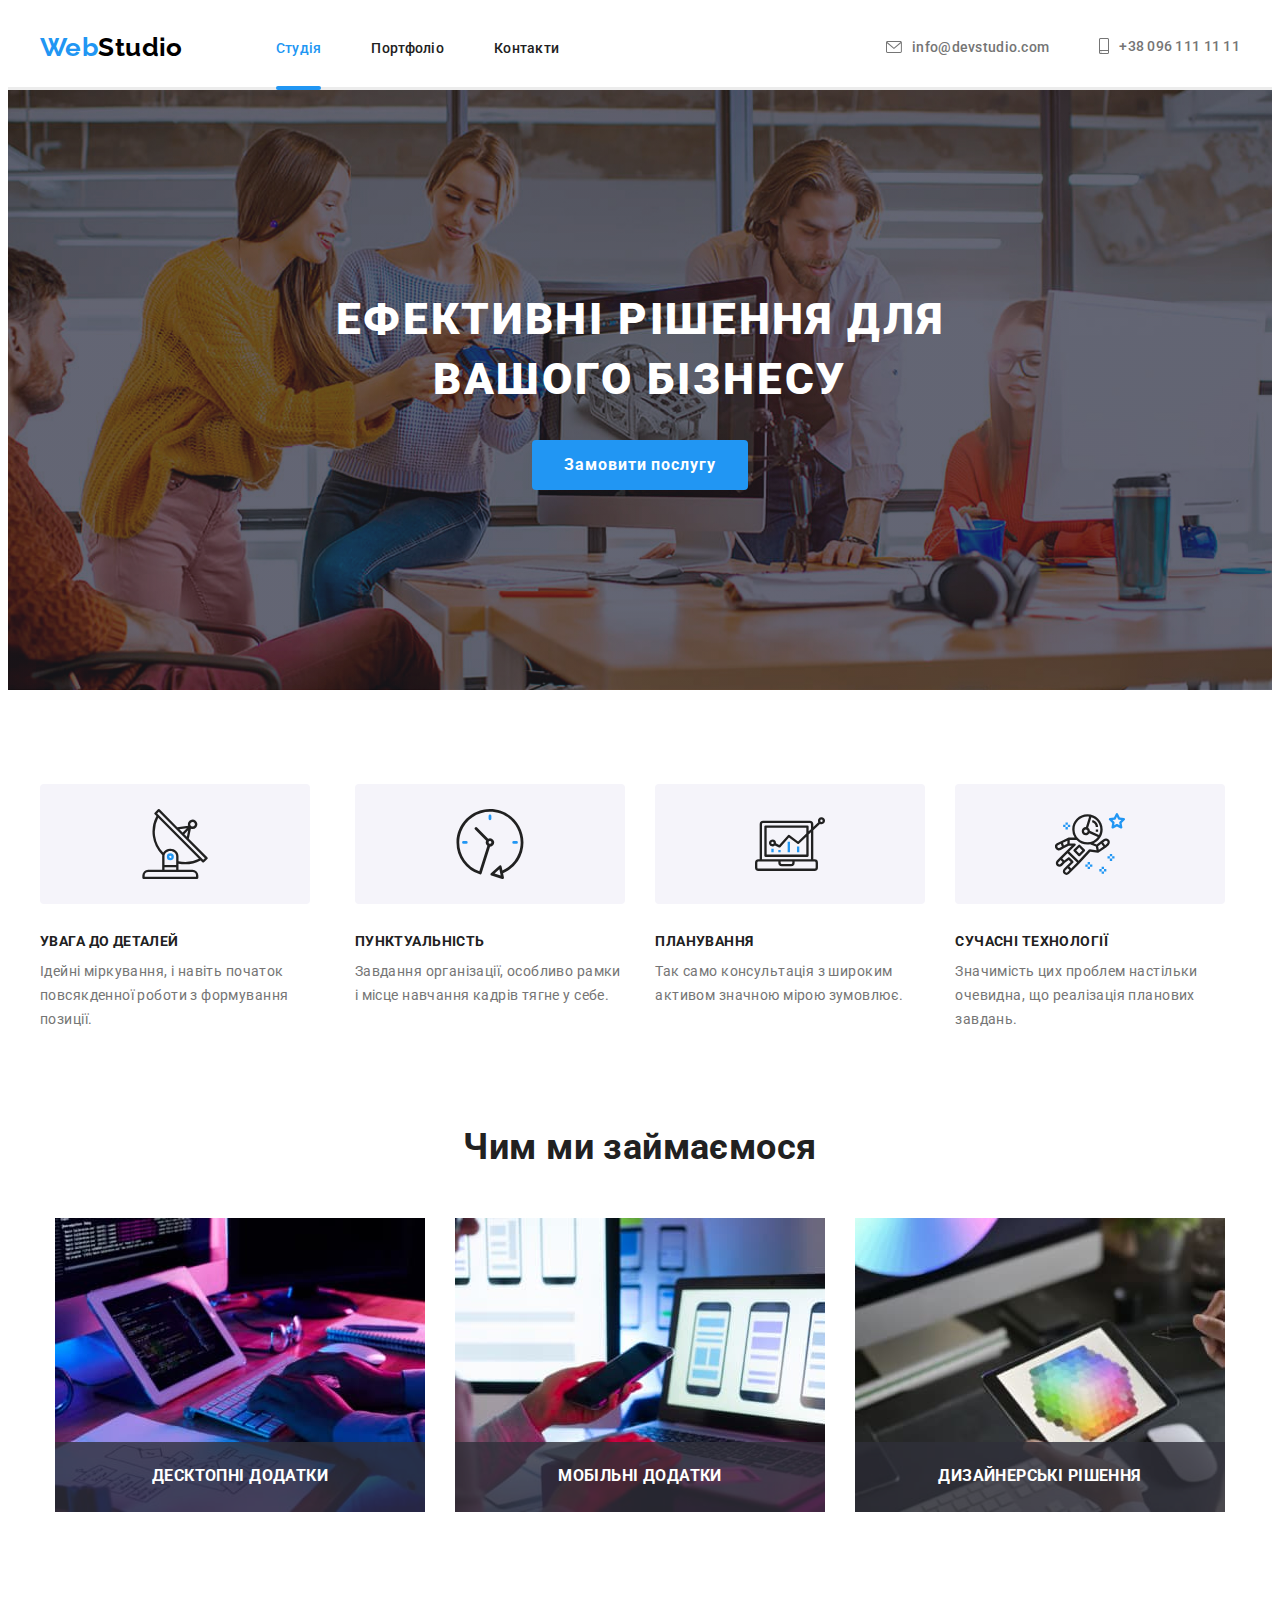
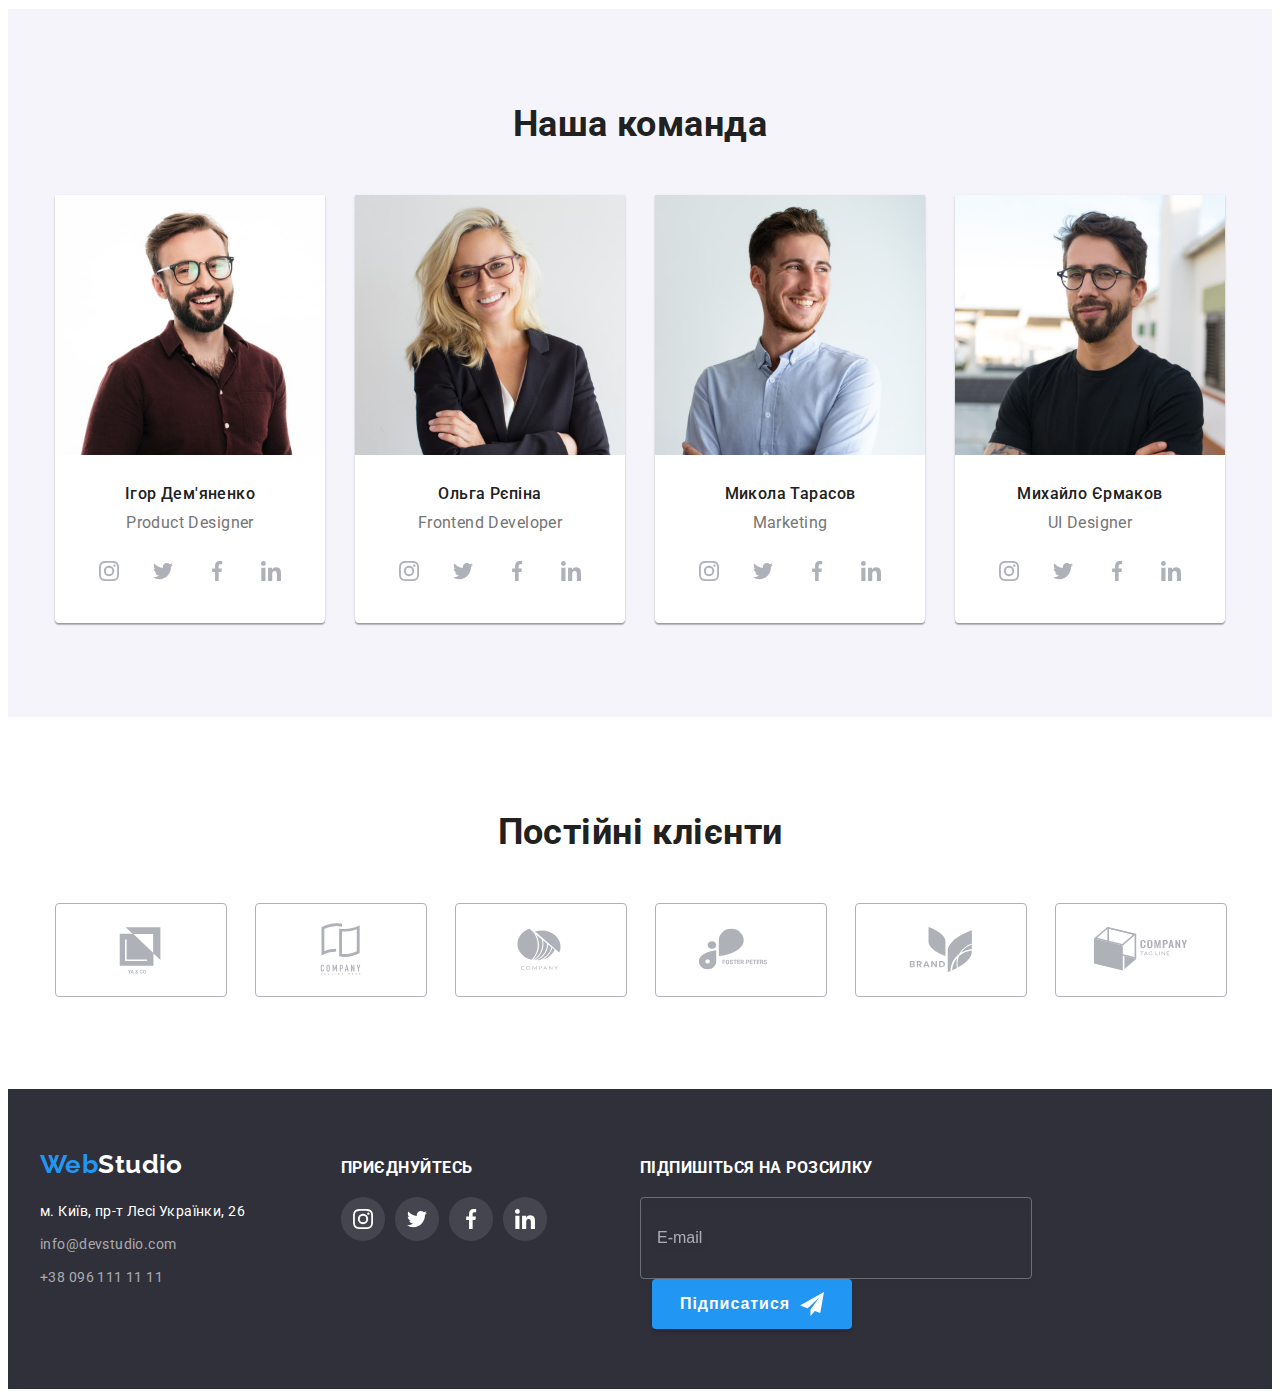
==== index.html @ f11e5f9c "123" ====
<!DOCTYPE html>
<html lang="uk">
<head>
    <meta name="viewport" content="width=device-width, initial-scale=1.0" />
    <title>WebStudio</title>
    <meta charset="UTF-8">
    <meta http-equiv="X-UA-Compatible" content="IE=edge">
    <meta name="viewport" content="width=device-width, initial-scale=1.0">
    <link rel="apple-touch-icon" sizes="180x180" href="./favicon/apple-touch-icon.png">
    <link rel="icon" type="image/png" sizes="32x32" href="./favicon/favicon-32x32.png">
    <link rel="icon" type="image/png" sizes="16x16" href="./favicon/favicon-16x16.png">
    <link rel="manifest" href="/site.webmanifest">
    <link rel="mask-icon" href="/safari-pinned-tab.svg" color="#5bbad5">
    <meta name="msapplication-TileColor" content="#9f00a7">
    <meta name="theme-color" content="#ffffff">
    <link href="https://fonts.googleapis.com/css2?family=Raleway:wght@700&family=Roboto:wght@400;500;700;900&display=swap"
        rel="stylesheet">
    <link rel="stylesheet" href="https://cdnjs.cloudflare.com/ajax/libs/modern-normalize/1.1.0/modern-normalize.min.css"
        integrity="sha512-wpPYUAdjBVSE4KJnH1VR1HeZfpl1ub8YT/NKx4PuQ5NmX2tKuGu6U/JRp5y+Y8XG2tV+wKQpNHVUX03MfMFn9Q=="
        crossorigin="anonymous" referrerpolicy="no-referrer">
    <link rel="stylesheet" href="./css/modern-normalize.css">
    <link rel="stylesheet" href="./css/main.min.css">
</head>
<body>
    <header class="header">
        <div class="container">
            <div class="header__container">
                <nav class="nav">
                    <a class="nav__logo" href="./index.html">Web<span class="nav__logo-studio">Studio</span></a>
                    <button class="nav__phone-button button js-open-menu"><svg class="nav__phone-icon"><use href="./images/menu_icon.svg"></use></svg></button>
                    <ul class="ul nav__menu-studio">
                        <li class="nav__block"><a class="nav__current-page nav__link" href="./index.html">Студія</a></li>
                        <li><a class="nav__link" href="./portfolio.html">Портфоліо</a></li>
                        <li><a class="nav__link" href="#">Контакти</a></li>
                    </ul>                
                </nav>
                <ul class="ul header-contact">
                    <li>
                        <a class="header-contact__link nav__link" href="mailto:info@devstudio.com">
                            <svg class="header-contact__icon-envelope">
                            <use href="./images/icons.svg#icon-envelope"></use>
                            </svg>info@devstudio.com</a>
                    </li>
                    <li>
                        <a class="header-contact__link nav__link" href="tel:+380961111111">
                            <svg class="header-contact__icon-smartphone">
                            <use href="./images/icons.svg#icon-smartphone"></use>
                            </svg>+38 096 111 11 11</a>
                    </li>
                </ul>   
            </div>
        </div>
    </header>
    <main>
        <section class="section hero">
            <div class="container">
                <h1 class="hero__tittle">Ефективні рішення для вашого бізнесу</h1>
                <button data-modal-open type="button" class="button hero__button">Замовити послугу</button>
            </div>
        </section>
        <section class="section description">
            <div class="container">
                <!--скритий заголовок-->
                <h2 class="visually-hidden">Перелік переваг</h2>
                <ul class="ul description__list">
                    <li class="description__block">
                        <div class="description__image"><svg class="description__icon"><use href="./images/icons.svg#icon-antenna"></use></svg></div>
                        <h3 class="description__title">УВАГА ДО ДЕТАЛЕЙ</h3>
                        <p class="description__text">Ідейні міркування, і навіть початок повсякденної роботи з формування позиції.</p>
                    </li>
                    <li class="description__block">
                        <div class="description__image"><svg class="description__icon"><use href="./images/icons.svg#icon-clock"></use></svg></div>
                        <h3 class="description__title">ПУНКТУАЛЬНІСТЬ</h3>
                        <p class="description__text">Завдання організації, особливо рамки і місце навчання кадрів тягне у себе.</p>
                    </li>
                    <li class="description__block">
                        <div class="description__image"><svg class="description__icon"><use href="./images/icons.svg#icon-diagram"></use></svg></div>
                        <h3 class="description__title">ПЛАНУВАННЯ</h3>
                        <p class="description__text">Так само консультація з широким активом значною мірою зумовлює.</p>
                    </li>
                    <li class="description__block">
                        <div class="description__image"><svg class="description__icon"><use href="./images/icons.svg#icon-astronaut"></use></svg></div>
                        <h3 class="description__title">СУЧАСНІ ТЕХНОЛОГІЇ</h3>
                        <p class="description__text">Значимість цих проблем настільки очевидна, що реалізація планових завдань.</p>
                    </li>
                </ul>
            </div>
        </section>
        <section class="section info">
            <div class="container">
                <h2 class="tittle info__tittle">Чим ми займаємося</h2>
                <ul class="ul info__list">
                    <li class="info__block">
                        <div class="info__box">
                            <h3 class="info__text">Десктопні додатки</h3>
                        </div>
                        <img width="370" src="./images/comp.jpg" alt="комп'ютер">
                    </li>
                    <li class="info__block">
                        <div class="info__box">
                        <h3 class="info__text">Мобільні додатки</h3>
                        </div>  
                        <img width="370" src="./images/phone.jpg" alt="телефон">
                    </li>
                    <li class="info__block">
                        <div class="info__box">
                            <h3 class="info__text">Дизайнерські рішення</h3>
                        </div>
                        <img width="370" src="./images/tablet.jpg" alt="планшет">
                    </li>
                </ul>
            </div>
        </section>
        <section class="section team">
            <div class="container">
                <h2 class="tittle team__tittle" >Наша команда</h2>
                <ul class="ul team__list">
                    <li class="team__block">
                        <img class="team__image" width="270" src="./images/igor.jpg" alt="Ігор Дем'яненко">
                        <h3 class="team__name">Ігор Дем'яненко</h3>
                        <p class="team__position" lang="en">Product Designer</p>
                        <ul class="ul contact">
                            <li class="contact__block"><a class="contact__link" href="https://www.instagram.com/">
                                <svg class="contact__icon">
                                    <use href="./images/icons.svg#icon-instagram"></use>
                                </svg></a></li>
                            <li class="contact__block"><a class="contact__link" href="https://twitter.com/">
                                <svg class="contact__icon">
                                    <use href="./images/icons.svg#icon-twitter"></use>
                                </svg></a></li>
                            <li class="contact__block"><a class="contact__link" href="https://www.facebook.com/">
                                <svg class="contact__icon">
                                    <use href="./images/icons.svg#icon-facebook"></use>
                                </svg></a></li>
                            <li class="contact__block"><a class="contact__link" href="https://www.linkedin.com/">
                                <svg class="contact__icon">
                                    <use href="./images/icons.svg#icon-linkedin"></use>
                                </svg></a></li>
                        </ul>
                    </li>
                    <li class="team__block">
                        <img class="team__image" width="270" src="./images/olga.jpg" alt="Ольга Рєпіна">
                        <h3 class="team__name">Ольга Рєпіна</h3>
                        <p class="team__position" lang="en">Frontend Developer</p>
                        <ul class="ul contact">
                            <li class="contact__block"><a class="contact__link" href="https://www.instagram.com/">
                                <svg class="contact__icon">
                                        <use href="./images/icons.svg#icon-instagram"></use>
                                    </svg></a></li>
                            <li class="contact__block"><a class="contact__link" href="https://twitter.com/">
                                <svg class="contact__icon">
                                        <use href="./images/icons.svg#icon-twitter"></use>
                                    </svg></a></li>
                            <li class="contact__block"><a class="contact__link" href="https://www.facebook.com/">
                                <svg class="contact__icon">
                                        <use href="./images/icons.svg#icon-facebook"></use>
                                    </svg></a></li>
                            <li class="contact__block"><a class="contact__link" href="https://www.linkedin.com/">
                                <svg class="contact__icon">
                                        <use href="./images/icons.svg#icon-linkedin"></use>
                                    </svg></a></li>
                        </ul>
                    </li>
                    <li class="team__block">
                        <img class="team__image" width="270" src="./images/mikola.jpg" alt="Микола Тарасов">
                        <h3 class="team__name">Микола Тарасов</h3>
                        <p class="team__position" lang="en">Marketing</p>
                        <ul class="ul contact">
                            <li class="contact__block"><a class="contact__link" href="https://www.instagram.com/" target="_blank">
                                <svg class="contact__icon">
                                        <use href="./images/icons.svg#icon-instagram"></use></svg></a>
                            </li>
                            <li class="contact__block"><a class="contact__link" href="https://twitter.com/" target="_blank">
                                <svg class="contact__icon">
                                        <use href="./images/icons.svg#icon-twitter"></use></svg></a>
                            </li>
                            <li class="contact__block"><a class="contact__link" href="https://www.facebook.com/" target="_blank">
                                <svg class="contact__icon">
                                        <use href="./images/icons.svg#icon-facebook"></use></svg></a>
                            </li>
                            <li class="contact__block"><a class="contact__link" href="https://www.linkedin.com/" target="_blank">
                                <svg class="contact__icon">
                                        <use href="./images/icons.svg#icon-linkedin"></use></svg></a>
                            </li>
                        </ul>
                    </li>
                    <li class="team__block">
                        <img class="team__image" width="270" src="./images/michael.jpg" alt="Михайло Єрмаков">
                        <h3 class="team__name">Михайло Єрмаков</h3>
                        <p class="team__position" lang="en">UI Designer</p>
                        <ul class="ul contact">
                            <li class="contact__block"><a class="contact__link" href="https://www.instagram.com/" target="_blank">
                                <svg class="contact__icon">
                                        <use href="./images/icons.svg#icon-instagram"></use></svg></a>
                            </li>
                            <li class="contact__block"><a class="contact__link" href="https://twitter.com/" target="_blank">
                                <svg class="contact__icon">
                                        <use href="./images/icons.svg#icon-twitter"></use></svg></a>
                            </li>
                            <li class="contact__block"><a class="contact__link" href="https://www.facebook.com/" target="_blank">
                                <svg class="contact__icon">
                                        <use href="./images/icons.svg#icon-facebook"></use></svg></a>
                            </li>
                            <li class="contact__block"><a class="contact__link" href="https://www.linkedin.com/" target="_blank">
                                <svg class="contact__icon">
                                        <use href="./images/icons.svg#icon-linkedin"></use></svg></a>
                            </li>
                        </ul>
                    </li>
                </ul>
            </div>
        </section>
        <section class="section client">
            <div class="container">
                <h2 class="tittle client__tittle">Постійні клієнти</h2>
                <ul class="ul client__list">
                    <li class="client__block"><a class="client__link" href="#">
                        <svg class="client__logo">
                                <use href="./images/icons.svg#icon-client-1"></use>
                            </svg></a></li>
                    <li class="client__block"><a class="client__link" href="#">
                        <svg class="client__logo">
                                <use href="./images/icons.svg#icon-client-2"></use>
                            </svg></a></li>
                    <li class="client__block"><a class="client__link" href="#">
                        <svg class="client__logo">
                                <use href="./images/icons.svg#icon-client-3"></use>
                            </svg></a></li>
                    <li class="client__block"><a class="client__link" href="#">
                        <svg class="client__logo">
                                <use href="./images/icons.svg#icon-client-4"></use>
                            </svg></a></li>
                    <li class="client__block"><a class="client__link" href="#">
                        <svg class="client__logo">
                                <use href="./images/icons.svg#icon-client-5"></use>
                            </svg></a></li>
                    <li class="client__block"><a class="client__link" href="#">
                        <svg class="client__logo">
                                <use href="./images/icons.svg#icon-client-6"></use>
                            </svg></a></li>
                </ul>
            </div>
        </section>
    </main>

    <!-- footer -->

    <footer class="footer">
        <div class="container footer__container">
            <div class="address-wrapper">
                <a class="footer__logo" href="./index.html">Web<span class="footer__studio-logo">Studio</span></a>
                <div class="footer__list-container">
                    <address class="address-info">м. Київ, пр-т Лесі Українки, 26</address>
                    <ul class="ul footer__contact-list">
                        <li><a class="footer__contact-link nav__link" href="mailto:info@devstudio.com">info@devstudio.com</a></li>
                        <li class="footer__tel"><a class="footer__contact-link nav__link" href="tel:+380961111111">+38 096 111 11 11</a></li>
                    </ul>
                </div>
            </div>
            <div class="join-wrapper">
                <h3 class="join__tittle">приєднуйтесь</h3>
                <ul class="ul join__social-list">
                    <li class="join__social-container"><a class="join__link" href="">
                        <svg class="join__icon"><use href="./images/icons.svg#icon-instagram"></use></svg></a></li>
                    <li class="join__social-container"><a class="join__link" href="https://twitter.com/" target="_blank">
                        <svg class="join__icon"><use href="./images/icons.svg#icon-twitter"></use></svg></a></li>
                    <li class="join__social-container"><a class="join__link" href="">
                        <svg class="join__icon"><use href="./images/icons.svg#icon-facebook"></use></svg></a></li>
                    <li class="join__social-container"><a class="join__link" href="">
                        <svg class="join__icon"><use href="./images/icons.svg#icon-linkedin"></use></svg></a></li>
                </ul>
            </div>
            <div class="subscribe-wrapper">
                <h3 class="subscribe__tittle">Підпишіться на розсилку</h3>
                <form>
                    <label>
                        <input class="subscribe__field" type="email" placeholder="E-mail" name="foter-subscribe">
                    </label>
                    <button type="submit" class="subscribe__btn">Підписатися
                        <svg class="subscribe__icon"><use href="./images/icons.svg#icon-send"></use></svg>
                    </button>
                </form>
            </div>
        </div>
    </footer>
    <!-- modal -->
    <!-- modal -->
    <!-- modal -->
    <div data-modal class="modal is-hidden">
        <div class="modal__window">
            <div class="modal__close">
                <button data-modal-close type="button" class="modal__btn-close"><svg class="modal__icon-close"><use href="./images/icons.svg#icon-cross"></use></svg></button>
            </div>
            <h2 class="modal__tittle">Залиште свої дані, ми вам передзвонимо</h2>
            <form class="modal__form">
                <div class="modal__field">
                    <label class="modal__label" for="modal-name">Ім'я</label>
                    <input class="modal__input" type="text" name="modal-name" id="modal-name">
                    <svg class="modal__icon"><use href="./images/icons.svg#icon-name-login"></use></svg>
                </div>
                <div class="modal__field">
                    <label class="modal__label" for="modal-tel">Телефон</label>
                    <input class="modal__input" type="tel" name="modal-tel" id="modal-tel">
                    <svg class="modal__icon"><use href="./images/icons.svg#icon-call-login"></use></svg>
                </div>
                <div class="modal__field">
                    <label class="modal__label" for="modal-mail">Пошта</label>
                    <input class="modal__input" type="email" name="modal-mail" id="modal-mail">
                    <svg class="modal__icon"><use href="./images/icons.svg#icon-mail-login"></use></svg>
                </div>
                <div class="modal__field modal__textaria">
                    <label class="modal__label" for="comment-modal">Коментар</label>
                    <textarea class="modal__comment" name="modal-comments" id="comment-modal" placeholder="Введіть текст"></textarea>
                </div>
                <label class="modal__sending">
                    <input class="modal__checkbox" type="checkbox">
                    <span class="modal__icon-check"></span>
                    Погоджуюся з розсилкою та приймаю <a class="modal__link" href=""> Умови договору</a>
                </label>
                <button class="modal__btn-sending" type="submit">Відправити</button>
            </form>
        </div>
    </div> 
    <div class="nav-mobile js-menu-container">
        <button class="nav-mobile__btn js-close-menu"><svg class="nav-mobile__icon"><use href="./images/icons.svg#icon-cross"></use></svg></button>
        <ul class="ul nav-mobile__list">
            <li class="nav-mobile__container"><a class="nav-mobile__link" href="">Студія</a></li>
            <li class="nav-mobile__container"><a  class="nav-mobile__link"href="">Портфоліо</a></li>
            <li><a  class="nav-mobile__link"href="">Контакти</a></li>
        </ul>
        <ul class="ul nav-mobile__list-contact">
            <li class="nav-mobile__container"><a class="nav-mobile__link-contact-tel " href="">+38 096 111 11 11</a></li>
            <li><a class="nav-mobile__link-contact-mail" href="">info@devstudio.com</a></li>
        </ul>
        <ul class="ul nav-mobile__list-social"> 
            <li><a class="nav-mobile__link-social" href="">instagram</a></li>
            <img src="./images/Line.jpg" alt="лінія проміжку">
            <li><a class="nav-mobile__link-social" href="">twitter</a></li>
            <img src="./images/Line.jpg" alt="лінія проміжку">
            <li><a class="nav-mobile__link-social" href="">facebook</a></li>
            <img src="./images/Line.jpg" alt="лінія проміжку">
            <li><a class="nav-mobile__link-social" href="">linkedin</a></li> 
        </ul>
    </div>
    <script defer src="js/mobile-menu.js"></script>
    <script src="./js/modal.js"></script>
</body>
</html>
---- css/main.min.css ----
.visually-hidden{position:absolute;width:1px;height:1px;margin:-1px;border:0;padding:0;white-space:nowrap;-webkit-clip-path:inset(100%);clip-path:inset(100%);clip:rect(0 0 0 0);overflow:hidden}h1,h2,h3,p{margin:0;padding:0}:focus{outline:1px solid #2196f3;border-radius:3px}.ul{margin:0;padding:0;list-style:none}body{font-family:"Roboto",sans-serif;color:#212121;background-color:#fff;letter-spacing:.03em;font-size:14px}.container{width:1200px;padding:0 15px;margin:0 auto}@media(max-width: 480px){.container{width:480px}}.button{font-family:"Roboto";font-weight:500;font-size:16px;height:38px;cursor:pointer;border-radius:4px;background-color:#f5f4fa;border-style:hidden;-webkit-transition-property:background-color,color,-webkit-box-shadow;transition-property:background-color,color,-webkit-box-shadow;transition-property:background-color,color,box-shadow;transition-property:background-color,color,box-shadow,-webkit-box-shadow;-webkit-transition-duration:250ms;transition-duration:250ms;-webkit-transition-timing-function:cubic-bezier(0.4, 0, 0.2, 1);transition-timing-function:cubic-bezier(0.4, 0, 0.2, 1)}.portfolio__button{gap:8px;margin-bottom:50px;-webkit-box-pack:center;-ms-flex-pack:center;justify-content:center;display:-webkit-box;display:-ms-flexbox;display:flex;line-height:1.62}.portfolio__button .button:hover,.portfolio__button .button:focus{color:#fff;background-color:#2196f3;-webkit-box-shadow:0px 3px 1px rgba(0,0,0,.1),0px 1px 2px rgba(0,0,0,.08),0px 2px 2px rgba(0,0,0,.12);box-shadow:0px 3px 1px rgba(0,0,0,.1),0px 1px 2px rgba(0,0,0,.08),0px 2px 2px rgba(0,0,0,.12)}.portfolio__btn{padding:6px 22px}.hero__button{background-color:#2196f3;color:#fff;font-weight:700;line-height:1.87;width:216px;height:50px;letter-spacing:.06em;-webkit-transition-property:background-color,color,-webkit-box-shadow;transition-property:background-color,color,-webkit-box-shadow;transition-property:background-color,color,box-shadow;transition-property:background-color,color,box-shadow,-webkit-box-shadow;-webkit-transition-duration:250ms;transition-duration:250ms;-webkit-transition-timing-function:cubic-bezier(0.4, 0, 0.2, 1);transition-timing-function:cubic-bezier(0.4, 0, 0.2, 1)}.hero__button:hover,.hero__button:focus{background-color:#f5f4fa;color:#212121;-webkit-box-shadow:0px 3px 1px rgba(0,0,0,.1),0px 1px 2px rgba(0,0,0,.08),0px 2px 2px rgba(0,0,0,.12);box-shadow:0px 3px 1px rgba(0,0,0,.1),0px 1px 2px rgba(0,0,0,.08),0px 2px 2px rgba(0,0,0,.12)}@media(max-width: 768px){section{padding:60px 0}}@media(min-width: 768px){section{padding:94px 0}}.nav{-webkit-box-align:center;-ms-flex-align:center;align-items:center;display:-webkit-box;display:-ms-flexbox;display:flex}@media(max-width: 480px){.nav{width:100%;-webkit-box-pack:justify;-ms-flex-pack:justify;justify-content:space-between}}.nav__logo{font-family:"raleway";font-weight:700;font-size:26px;line-height:1.2;text-decoration:none;color:#2196f3}.nav__logo-studio{font-weight:700;font-size:26px;color:#000}.nav__phone-button{width:40px;height:40px;border-radius:none;background-color:#fff}@media(min-width: 481px){.nav__phone-button{display:none}}.nav__phone-icon{width:100%;height:100%;background-color:#000}.nav__menu-studio{margin-left:93px;gap:50px;display:-webkit-box;display:-ms-flexbox;display:flex;letter-spacing:.02em}@media(max-width: 480px){.nav__menu-studio{display:none}}.nav__block{position:relative}.nav__link{fill:#757575;letter-spacing:.02em;font-weight:500;text-decoration:none;color:#212121;-webkit-transition:color 250ms cubic-bezier(0.4, 0, 0.2, 1);transition:color 250ms cubic-bezier(0.4, 0, 0.2, 1)}.nav__link:focus,.nav__link:hover{color:#2196f3}.nav__current-page{color:#2196f3}.nav__current-page::after{position:absolute;margin-top:30px;content:"";display:block;width:100%;height:4px;background-color:#2196f3;border-radius:2px}.nav__menu-portfolio{gap:50px;margin-left:93px;display:-webkit-box;display:-ms-flexbox;display:flex;letter-spacing:.02em}.header-contact{gap:50px;-webkit-box-align:center;-ms-flex-align:center;align-items:center;display:-webkit-box;display:-ms-flexbox;display:flex;letter-spacing:.02em}@media(max-width: 480px){.header-contact{display:none}}.header-contact__link{display:-webkit-inline-box;display:-ms-inline-flexbox;display:inline-flex;-webkit-box-align:center;-ms-flex-align:center;align-items:center;font-weight:500;text-decoration:none;color:#757575}.header-contact__icon-envelope{fill:currentColor;width:16px;height:12px;margin-right:10px}.header-contact__icon-smartphone{fill:currentColor;width:10px;height:16px;margin-right:10px}@media(min-width: 481px){.subscribe-wrapper{margin-left:93px}}.subscribe__tittle{margin-bottom:20px;line-height:1.14;text-transform:uppercase;color:#fff}@media(max-width: 480px){.subscribe__tittle{display:-webkit-box;display:-ms-flexbox;display:flex;-webkit-box-pack:center;-ms-flex-pack:center;justify-content:center}}.subscribe__field{padding:15px 16px;border:1px solid rgba(255,255,255,.3);-webkit-filter:drop-shadow(0px 4px 4px rgba(0, 0, 0, 0.15));filter:drop-shadow(0px 4px 4px rgba(0, 0, 0, 0.15));background-color:rgba(0,0,0,0);border-radius:4px;width:358px;height:50px;font-size:16px;line-height:1.25;color:#fff;-webkit-transition-property:border-color;transition-property:border-color;-webkit-transition-duration:250ms;transition-duration:250ms;-webkit-transition-timing-function:cubic-bezier(0.4, 0, 0.2, 1);transition-timing-function:cubic-bezier(0.4, 0, 0.2, 1)}.subscribe__field:hover,.subscribe__field:focus{border-color:#2196f3}.subscribe__field::-webkit-input-placeholder{color:rgba(255,255,255,.6);font-size:16px;line-height:1.25}.subscribe__field::-moz-placeholder{color:rgba(255,255,255,.6);font-size:16px;line-height:1.25}.subscribe__field:-ms-input-placeholder{color:rgba(255,255,255,.6);font-size:16px;line-height:1.25}.subscribe__field::-ms-input-placeholder{color:rgba(255,255,255,.6);font-size:16px;line-height:1.25}.subscribe__field::placeholder{color:rgba(255,255,255,.6);font-size:16px;line-height:1.25}@media(max-width: 480px){.subscribe__field{width:100%;margin-bottom:20px}}.subscribe__btn{display:-webkit-inline-box;display:-ms-inline-flexbox;display:inline-flex;-webkit-box-pack:center;-ms-flex-pack:center;justify-content:center;-webkit-box-align:center;-ms-flex-align:center;align-items:center;margin-left:12px;padding:10px 28px;font-weight:700;font-size:16px;line-height:1.87;letter-spacing:.06em;color:#fff;background-color:#2196f3;-webkit-box-shadow:0px 4px 4px rgba(0,0,0,.15);box-shadow:0px 4px 4px rgba(0,0,0,.15);border-radius:4px;border-style:hidden;cursor:pointer;-webkit-transition-property:background-color,color;transition-property:background-color,color;-webkit-transition-duration:250ms;transition-duration:250ms;-webkit-transition-timing-function:cubic-bezier(0.4, 0, 0.2, 1);transition-timing-function:cubic-bezier(0.4, 0, 0.2, 1)}.subscribe__btn:hover,.subscribe__btn:focus{color:#212121;background-color:#f5f4fa}@media(max-width: 480px){.subscribe__btn{margin:0 auto;display:-webkit-box;display:-ms-flexbox;display:flex}}.subscribe__icon{width:24px;height:24px;fill:currentColor;margin-left:10px}.modal{position:fixed;-webkit-box-align:center;-ms-flex-align:center;align-items:center;-webkit-box-pack:center;-ms-flex-pack:center;justify-content:center;display:-webkit-box;display:-ms-flexbox;display:flex;width:100%;height:100%;top:0;background:rgba(0,0,0,.2);opacity:1;-webkit-transition-property:visibility,opacity;transition-property:visibility,opacity;-webkit-transition-duration:250ms;transition-duration:250ms;-webkit-transition-timing-function:cubic-bezier(0.4, 0, 0.2, 1);transition-timing-function:cubic-bezier(0.4, 0, 0.2, 1)}.modal.is-hidden{opacity:0;pointer-events:none;visibility:hidden}.modal__window{position:relative;padding:40px;width:528px;background-color:#fff;-webkit-box-shadow:0px 1px 3px rgba(0,0,0,.12),0px 1px 1px rgba(0,0,0,.14),0px 2px 1px rgba(0,0,0,.2);box-shadow:0px 1px 3px rgba(0,0,0,.12),0px 1px 1px rgba(0,0,0,.14),0px 2px 1px rgba(0,0,0,.2);border-radius:4px}@media(max-width: 480px){.modal__window{width:450px}}.modal__close{position:absolute;top:8px;right:8px;width:30px;height:30px}.modal__btn-close{display:-webkit-box;display:-ms-flexbox;display:flex;-webkit-box-pack:center;-ms-flex-pack:center;justify-content:center;-webkit-box-align:center;-ms-flex-align:center;align-items:center;width:100%;height:100%;cursor:pointer;border-radius:50%;background-color:#fff;border:1px solid rgba(0,0,0,.1);color:#000;-webkit-transition-property:color;transition-property:color;-webkit-transition-duration:250ms;transition-duration:250ms;-webkit-transition-timing-function:cubic-bezier(0.4, 0, 0.2, 1);transition-timing-function:cubic-bezier(0.4, 0, 0.2, 1)}.modal__btn-close:hover,.modal__btn-close:focus{color:#2196f3}.modal__icon-close{width:11px;height:11px;fill:currentColor}.modal__tittle{margin-bottom:12px;font-size:20px;line-height:1.15;text-align:center;letter-spacing:.03em}.modal__field{position:relative;display:-webkit-box;display:-ms-flexbox;display:flex;-webkit-box-orient:vertical;-webkit-box-direction:normal;-ms-flex-direction:column;flex-direction:column;width:100%;margin:0 auto;margin-bottom:10px}.modal__textaria{margin-bottom:20px}.modal__label{color:#757575;font-size:12px;line-height:1.16;letter-spacing:.01em;margin-bottom:4px}.modal__input{width:100%;height:40px;padding:12px 42px;border:1px solid rgba(33,33,33,.2);border-radius:4px;-webkit-transition-property:border-color;transition-property:border-color;-webkit-transition-duration:250ms;transition-duration:250ms;-webkit-transition-timing-function:cubic-bezier(0.4, 0, 0.2, 1);transition-timing-function:cubic-bezier(0.4, 0, 0.2, 1)}.modal__input:focus{border-color:#2196f3}.modal__icon{top:29px;left:12px;position:absolute;width:18px;height:18px;fill:#000;-webkit-transition-property:fill;transition-property:fill;-webkit-transition-duration:250ms;transition-duration:250ms;-webkit-transition-timing-function:cubic-bezier(0.4, 0, 0.2, 1);transition-timing-function:cubic-bezier(0.4, 0, 0.2, 1)}.modal__input:focus+.modal__icon{fill:#2196f3}.modal__comment{resize:none;border:1px solid rgba(33,33,33,.2);border-radius:4px;width:100%;height:120px;padding:12px 16px}.modal__comment:focus{border-color:#2196f3}.modal__comment::-webkit-input-placeholder{font-size:12px;line-height:1.16;letter-spacing:.01em;color:rgba(117,117,117,.5)}.modal__comment::-moz-placeholder{font-size:12px;line-height:1.16;letter-spacing:.01em;color:rgba(117,117,117,.5)}.modal__comment:-ms-input-placeholder{font-size:12px;line-height:1.16;letter-spacing:.01em;color:rgba(117,117,117,.5)}.modal__comment::-ms-input-placeholder{font-size:12px;line-height:1.16;letter-spacing:.01em;color:rgba(117,117,117,.5)}.modal__comment::placeholder{font-size:12px;line-height:1.16;letter-spacing:.01em;color:rgba(117,117,117,.5)}.modal__sending{gap:4px;-webkit-box-align:center;-ms-flex-align:center;align-items:center;line-height:1.71;text-align:center;-webkit-box-pack:center;-ms-flex-pack:center;justify-content:center;display:-webkit-box;display:-ms-flexbox;display:flex;margin-bottom:30px;color:#757575}@media(max-width: 480px){.modal__sending{font-size:12px;line-height:1.17}}.modal__checkbox{-webkit-appearance:none;-moz-appearance:none;appearance:none;display:none;position:absolute}.modal__icon-check{display:inline-block;width:16px;height:15px;border:2px solid;border-radius:2px;border-color:#000}.modal__checkbox:checked+.modal__icon-check{background-color:#2196f3;background-image:url(../images/icon-check.svg);background-size:contain;background-origin:border-box;border-color:#2196f3}.modal__link{color:#2196f3;-webkit-text-decoration-line:underline;text-decoration-line:underline}.modal__btn-sending{margin:0 auto;display:block;background-color:#2196f3;color:#fff;font-size:16px;font-weight:700;line-height:1.87;letter-spacing:.06em;-webkit-box-shadow:0px 4px 4px rgba(0,0,0,.15);box-shadow:0px 4px 4px rgba(0,0,0,.15);border-radius:4px;padding:10px 52px;border-style:none;cursor:pointer;-webkit-transition-property:background-color,color;transition-property:background-color,color;-webkit-transition-duration:250ms;transition-duration:250ms;-webkit-transition-timing-function:cubic-bezier(0.4, 0, 0.2, 1);transition-timing-function:cubic-bezier(0.4, 0, 0.2, 1)}.modal__btn-sending:hover,.modal__btn-sending:focus{color:#212121;background-color:#f5f4fa}@media(min-width: 481px){.join-wrapper{margin-left:70px}}.join__tittle{letter-spacing:.03em;line-height:1.14;margin-bottom:20px;color:#fff;text-transform:uppercase}@media(max-width: 480px){.join__tittle{display:-webkit-box;display:-ms-flexbox;display:flex;-webkit-box-pack:center;-ms-flex-pack:center;justify-content:center;margin-top:60px}}.join__social-list{display:-webkit-box;display:-ms-flexbox;display:flex;gap:10px}@media(max-width: 480px){.join__social-list{-webkit-box-pack:center;-ms-flex-pack:center;justify-content:center;margin-bottom:60px}}.join__social-container{width:44px;height:44px}.join__link{width:100%;height:100%;display:-webkit-box;display:-ms-flexbox;display:flex;-webkit-box-align:center;-ms-flex-align:center;align-items:center;-webkit-box-pack:center;-ms-flex-pack:center;justify-content:center;border-radius:50%;background-color:rgba(255,255,255,.1);-webkit-transition:background-color 250ms cubic-bezier(0.4, 0, 0.2, 1);transition:background-color 250ms cubic-bezier(0.4, 0, 0.2, 1)}.join__link:hover,.join__link:focus{background-color:#2196f3}.join__icon{width:20px;height:20px;fill:#fff}.nav-mobile{position:fixed;top:0;left:0;width:100vw;height:100vh;padding:48px 0 48px 40px;background-color:#fff;-webkit-transform:translateX(100%);transform:translateX(100%);-webkit-transition:-webkit-transform 250ms ease-in-out;transition:-webkit-transform 250ms ease-in-out;transition:transform 250ms ease-in-out;transition:transform 250ms ease-in-out, -webkit-transform 250ms ease-in-out}.nav-mobile.is-open{-webkit-transform:translateX(0);transform:translateX(0)}.nav-mobile__btn{position:absolute;right:0;top:0;margin-top:10px;margin-right:15px;width:40px;height:40px;border:none;border-radius:0;background-color:#fff;color:#212121}.nav-mobile__btn:hover,.nav-mobile__btn:focus{color:#2196f3;outline:0}.nav-mobile__icon{width:18px;height:18px;fill:currentColor}.nav-mobile__list{margin-bottom:306px}.nav-mobile__container{margin-bottom:36px}.nav-mobile__link{font-weight:500;font-size:40px;line-height:1.2;text-decoration:none;letter-spacing:.02em;color:#212121}.nav-mobile__link:hover,.nav-mobile__link:focus{color:#2196f3}.nav-mobile__link-contact-tel{font-weight:500;font-size:34px;line-height:1.1;text-decoration:none;letter-spacing:.02em;color:#2196f3}.nav-mobile__link-contact-mail{font-weight:500;font-size:24px;line-height:1.17;text-decoration:none;letter-spacing:.02em;color:#757575}.nav-mobile__list-social{margin-top:64px;display:-webkit-box;display:-ms-flexbox;display:flex;gap:10px}.nav-mobile__link-social{text-decoration:none;font-weight:500;font-size:18px;line-height:1.2;color:#2196f3}.header{padding-top:24px;padding-bottom:24px;border-bottom:solid #ececec;background-color:#fff}@media(max-width: 480px){.header{padding:10px 0}}.header__container{-webkit-box-pack:justify;-ms-flex-pack:justify;justify-content:space-between;display:-webkit-box;display:-ms-flexbox;display:flex}.hero{background-image:-webkit-gradient(linear, left top, right top, from(rgba(47, 48, 58, 0.4)), to(rgba(47, 48, 58, 0.4))),url(../images/background-img.jpg);background-image:linear-gradient(to right, rgba(47, 48, 58, 0.4), rgba(47, 48, 58, 0.4)),url(../images/background-img.jpg);margin:0 auto;padding:118px 0;text-align:center;background-position:center}@media(max-width: 480px){.hero{width:-webkit-fit-content;width:-moz-fit-content;width:fit-content}}@media(min-width: 768px){.hero{padding:200px 0;max-width:1600px}}.hero__tittle{margin:0 auto;width:360px;margin-bottom:30px;text-transform:uppercase;font-weight:900;font-size:26px;line-height:1.62;letter-spacing:.06em;color:#fff}@media(min-width: 768px){.hero__tittle{font-size:44px;line-height:1.36;width:696px}}.description{padding-bottom:0}@media(min-width: 481px){.description__list{-webkit-box-pack:center;-ms-flex-pack:center;justify-content:center;gap:30px;display:-webkit-box;display:-ms-flexbox;display:flex}}@media(max-width: 480px){.description__block{margin-bottom:30px}}.description__image{display:-webkit-box;display:-ms-flexbox;display:flex;-webkit-box-pack:center;-ms-flex-pack:center;justify-content:center;-webkit-box-align:center;-ms-flex-align:center;align-items:center;margin-bottom:30px;width:270px;height:120px;border-radius:4px;background-color:#f5f4fa}@media(max-width: 480px){.description__image{width:100%}}.description__icon{width:70px;height:70px}.description__title{margin-bottom:10px;font-size:14px;text-transform:uppercase;line-height:1.14}@media(max-width: 480px){.description__title{text-align:center}}.description__text{line-height:1.71;color:#757575}@media(max-width: 480px){.info{display:none}}.info__tittle{margin-bottom:50px}.tittle{text-align:center;font-size:36px;line-height:1.17}@media(max-width: 480px){.tittle{font-size:28px}}.info__list{display:-webkit-box;display:-ms-flexbox;display:flex;-webkit-box-pack:center;-ms-flex-pack:center;justify-content:center;gap:30px}.info__block{display:block;position:relative}.info__box{display:-webkit-box;display:-ms-flexbox;display:flex;-webkit-box-pack:center;-ms-flex-pack:center;justify-content:center;-webkit-box-align:center;-ms-flex-align:center;align-items:center;position:absolute;margin-top:224px;width:370px;height:70px;background-color:rgba(47,48,58,.8)}.info__text{text-transform:uppercase;line-height:1.14;color:#fff}.team{background-color:#f5f4fa}@media(max-width: 480px){.team{width:-webkit-fit-content;width:-moz-fit-content;width:fit-content}}.team__tittle{margin-bottom:50px}@media(max-width: 480px){.team__tittle{margin-bottom:30px}}@media(min-width: 481px){.team__list{-webkit-box-pack:center;-ms-flex-pack:center;justify-content:center;display:-webkit-box;display:-ms-flexbox;display:flex;gap:30px}}.team__block{width:270px;padding-bottom:30px;-webkit-box-shadow:0px 1px 3px rgba(0,0,0,.12),0px 1px 1px rgba(0,0,0,.14),0px 2px 1px rgba(0,0,0,.2);box-shadow:0px 1px 3px rgba(0,0,0,.12),0px 1px 1px rgba(0,0,0,.14),0px 2px 1px rgba(0,0,0,.2);border-radius:0px 0px 4px 4px;background-color:#fff}@media(max-width: 480px){.team__block{width:450px;margin-bottom:30px}}.team__image{display:block}@media(max-width: 480px){.team__image{width:450px}}.team__name{margin-top:30px;text-align:center;font-weight:500;font-size:16px;line-height:1.18}.team__position{margin-bottom:16px;margin-top:10px;text-align:center;font-size:16px;line-height:1.18;color:#757575}.contact{gap:10px;-webkit-box-pack:center;-ms-flex-pack:center;justify-content:center;display:-webkit-box;display:-ms-flexbox;display:flex}.contact__block{width:44px;height:44px}.contact__link{-webkit-box-pack:center;-ms-flex-pack:center;justify-content:center;display:-webkit-box;display:-ms-flexbox;display:flex;-webkit-box-align:center;-ms-flex-align:center;align-items:center;width:100%;height:100%;border-radius:50%;color:#afb1b8;background-color:#fff;-webkit-transition-property:background-color,color;transition-property:background-color,color;-webkit-transition-duration:250ms;transition-duration:250ms;-webkit-transition-timing-function:cubic-bezier(0.4, 0, 0.2, 1);transition-timing-function:cubic-bezier(0.4, 0, 0.2, 1)}.contact__link:hover,.contact__link:focus{background-color:#2196f3;color:#fff}.contact__icon{fill:currentColor;width:20px;height:20px}.portfolio__list{-ms-flex-preferred-size:calc((100% - 60px)/3);flex-basis:calc((100% - 60px)/3);-webkit-box-pack:center;-ms-flex-pack:center;justify-content:center;display:-webkit-box;display:-ms-flexbox;display:flex;-ms-flex-wrap:wrap;flex-wrap:wrap;gap:30px}.overlay{overflow:hidden;position:relative}.portfolio__block{-webkit-transition:-webkit-box-shadow 250ms cubic-bezier(0.4, 0, 0.2, 1);transition:-webkit-box-shadow 250ms cubic-bezier(0.4, 0, 0.2, 1);transition:box-shadow 250ms cubic-bezier(0.4, 0, 0.2, 1);transition:box-shadow 250ms cubic-bezier(0.4, 0, 0.2, 1), -webkit-box-shadow 250ms cubic-bezier(0.4, 0, 0.2, 1)}.portfolio__block:hover{-webkit-box-shadow:0px 1px 1px rgba(0,0,0,.12),0px 4px 4px rgba(0,0,0,.06),1px 4px 6px rgba(0,0,0,.16);box-shadow:0px 1px 1px rgba(0,0,0,.12),0px 4px 4px rgba(0,0,0,.06),1px 4px 6px rgba(0,0,0,.16)}.overlay__block{position:absolute;padding:63px 24px;width:100%;height:100%;-webkit-transform:translateY(101%);transform:translateY(101%);-webkit-transition-property:-webkit-transform;transition-property:-webkit-transform;transition-property:transform;transition-property:transform, -webkit-transform;-webkit-transition-duration:250ms;transition-duration:250ms;-webkit-transition-timing-function:cubic-bezier(0.4, 0, 0.2, 1);transition-timing-function:cubic-bezier(0.4, 0, 0.2, 1);background:rgba(33,150,243,.9)}.portfolio__block:hover .overlay__block{-webkit-transform:translateY(0);transform:translateY(0)}.overlay__text{color:#fff;font-weight:400;font-size:18px;line-height:1.55}.portfolio__img{display:block}.portfolio__content-list{padding:24px 20px;width:370px;height:110px;border-bottom:1px solid #eee;border-left:1px solid #eee;border-right:1px solid #eee;background-color:#fff}.portfolio__title{margin-bottom:4px;font-size:18px;line-height:2;letter-spacing:.06em}.portfolio__text{font-size:16px;line-height:1.88;color:#757575}.client__tittle{margin-bottom:50px}@media(max-width: 480px){.client__tittle{margin-bottom:30px}}.client__list{display:-webkit-box;display:-ms-flexbox;display:flex;-ms-flex-wrap:wrap;flex-wrap:wrap;gap:30px}@media(min-width: 481px){.client__list{display:-webkit-box;display:-ms-flexbox;display:flex;-webkit-box-pack:center;-ms-flex-pack:center;justify-content:center;gap:30px}}.client__block{width:170px;height:92px}@media(max-width: 480px){.client__block{width:210px}}.client__link{width:100%;height:100%;display:-webkit-box;display:-ms-flexbox;display:flex;-webkit-box-pack:center;-ms-flex-pack:center;justify-content:center;-webkit-box-align:center;-ms-flex-align:center;align-items:center;color:#afb1b8;border:1px solid #afb1b8;border-radius:4px;-webkit-transition-property:border-color,color;transition-property:border-color,color;-webkit-transition-duration:250ms;transition-duration:250ms;-webkit-transition-timing-function:cubic-bezier(0.4, 0, 0.2, 1);transition-timing-function:cubic-bezier(0.4, 0, 0.2, 1)}.client__link:hover,.client__link:focus{border-color:#2196f3;color:#2196f3}.client__logo{fill:currentColor;width:106px;height:60px}.footer{padding-top:60px;padding-bottom:60px;background-color:#2f303a}@media(max-width: 480px){.footer{width:-webkit-fit-content;width:-moz-fit-content;width:fit-content}}@media(min-width: 481px){.footer__container{display:-webkit-box;display:-ms-flexbox;display:flex;-webkit-box-align:baseline;-ms-flex-align:baseline;align-items:baseline}}.address-wrapper{min-width:231px}.footer__list-container{margin-top:20px}@media(max-width: 480px){.footer__list-container{margin-top:28px}}.footer__contact-list{letter-spacing:.02em}.footer__contact-link{letter-spacing:.03em;font-weight:400;line-height:1.71;text-decoration:none;color:rgba(255,255,255,.6)}@media(max-width: 480px){.footer__contact-link{display:-webkit-box;display:-ms-flexbox;display:flex;-webkit-box-pack:center;-ms-flex-pack:center;justify-content:center}}.footer__logo{font-family:"raleway";font-weight:700;font-size:26px;line-height:1.2;text-decoration:none;color:#2196f3}@media(max-width: 480px){.footer__logo{display:-webkit-box;display:-ms-flexbox;display:flex;-webkit-box-pack:center;-ms-flex-pack:center;justify-content:center}}.footer__studio-logo{color:#fff}.address-info{margin-bottom:9px;line-height:1.71;font-style:normal;color:#fff}@media(max-width: 480px){.address-info{display:-webkit-box;display:-ms-flexbox;display:flex;-webkit-box-pack:center;-ms-flex-pack:center;justify-content:center;margin-bottom:12px}}.footer__tel{margin-top:9px}@media(max-width: 480px){.footer__tel{display:-webkit-box;display:-ms-flexbox;display:flex;-webkit-box-pack:center;-ms-flex-pack:center;justify-content:center;margin-top:12px}}/*# sourceMappingURL=main.min.css.map */
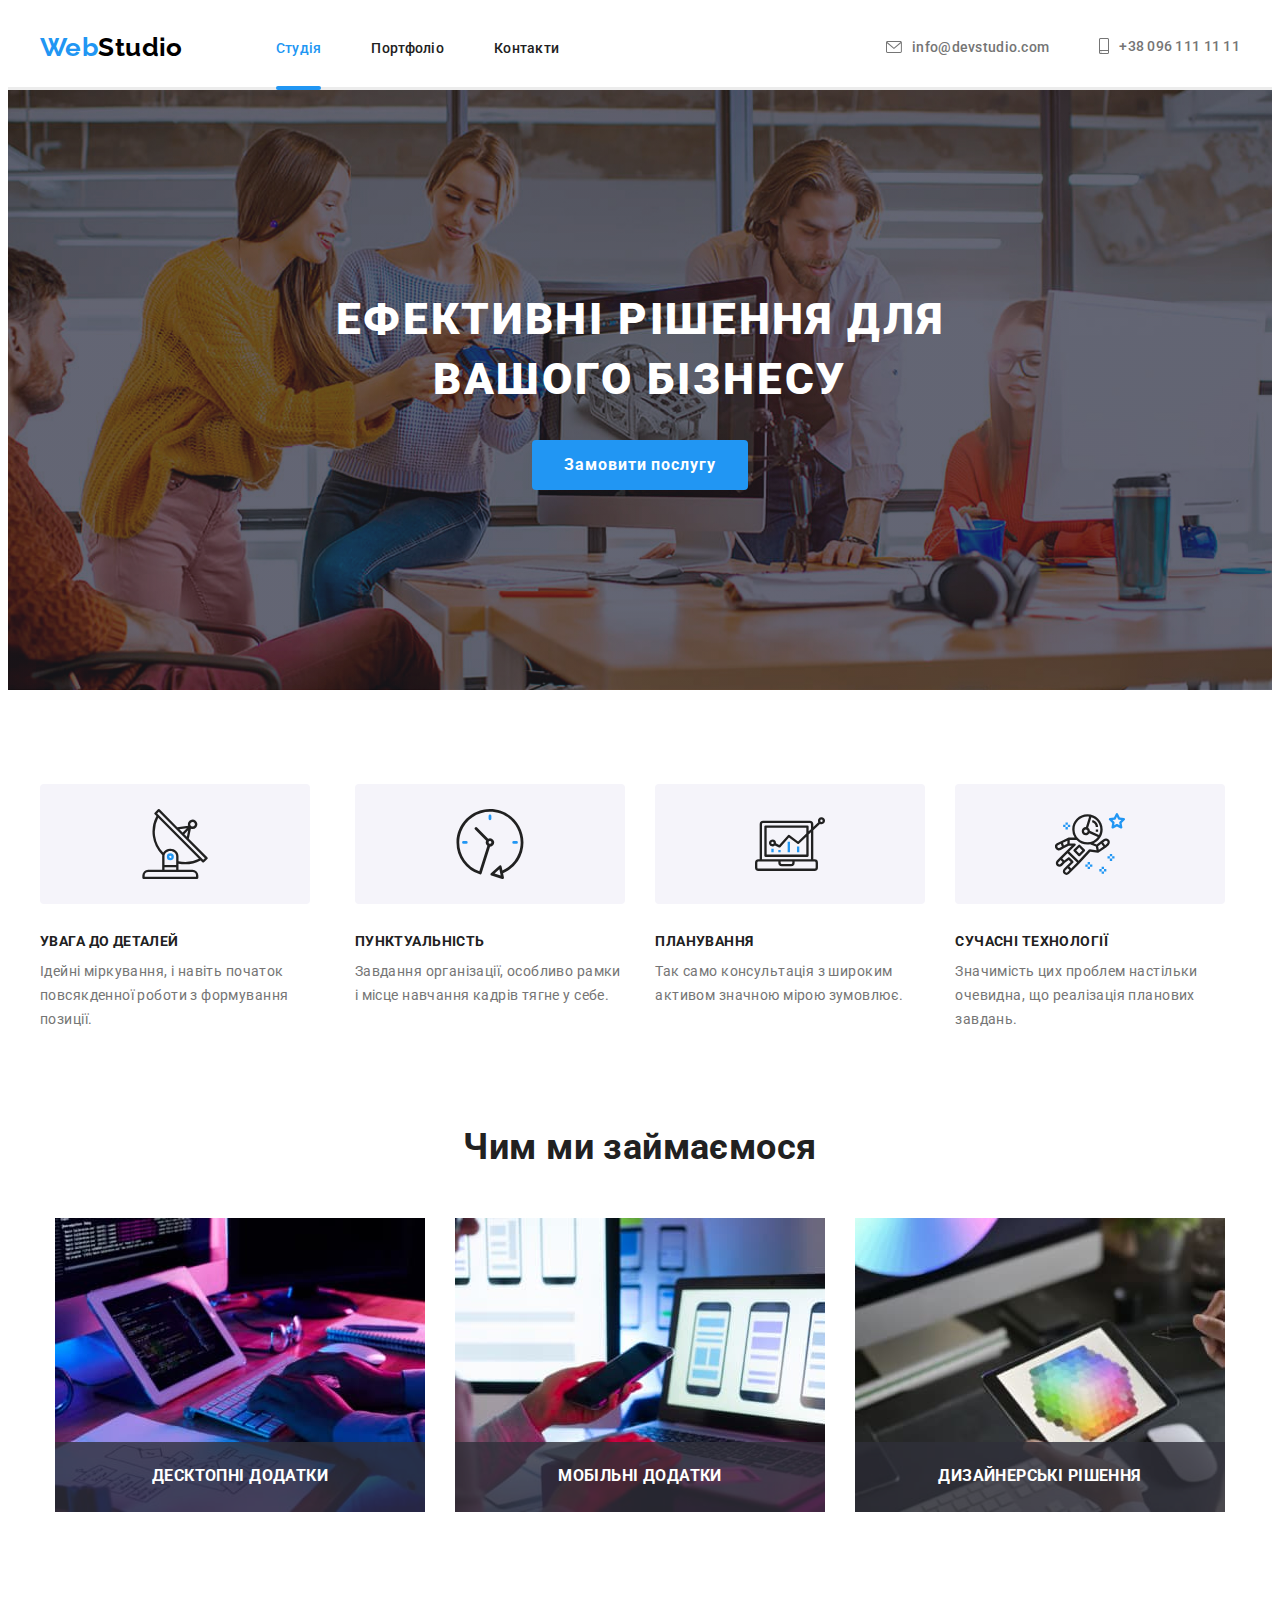
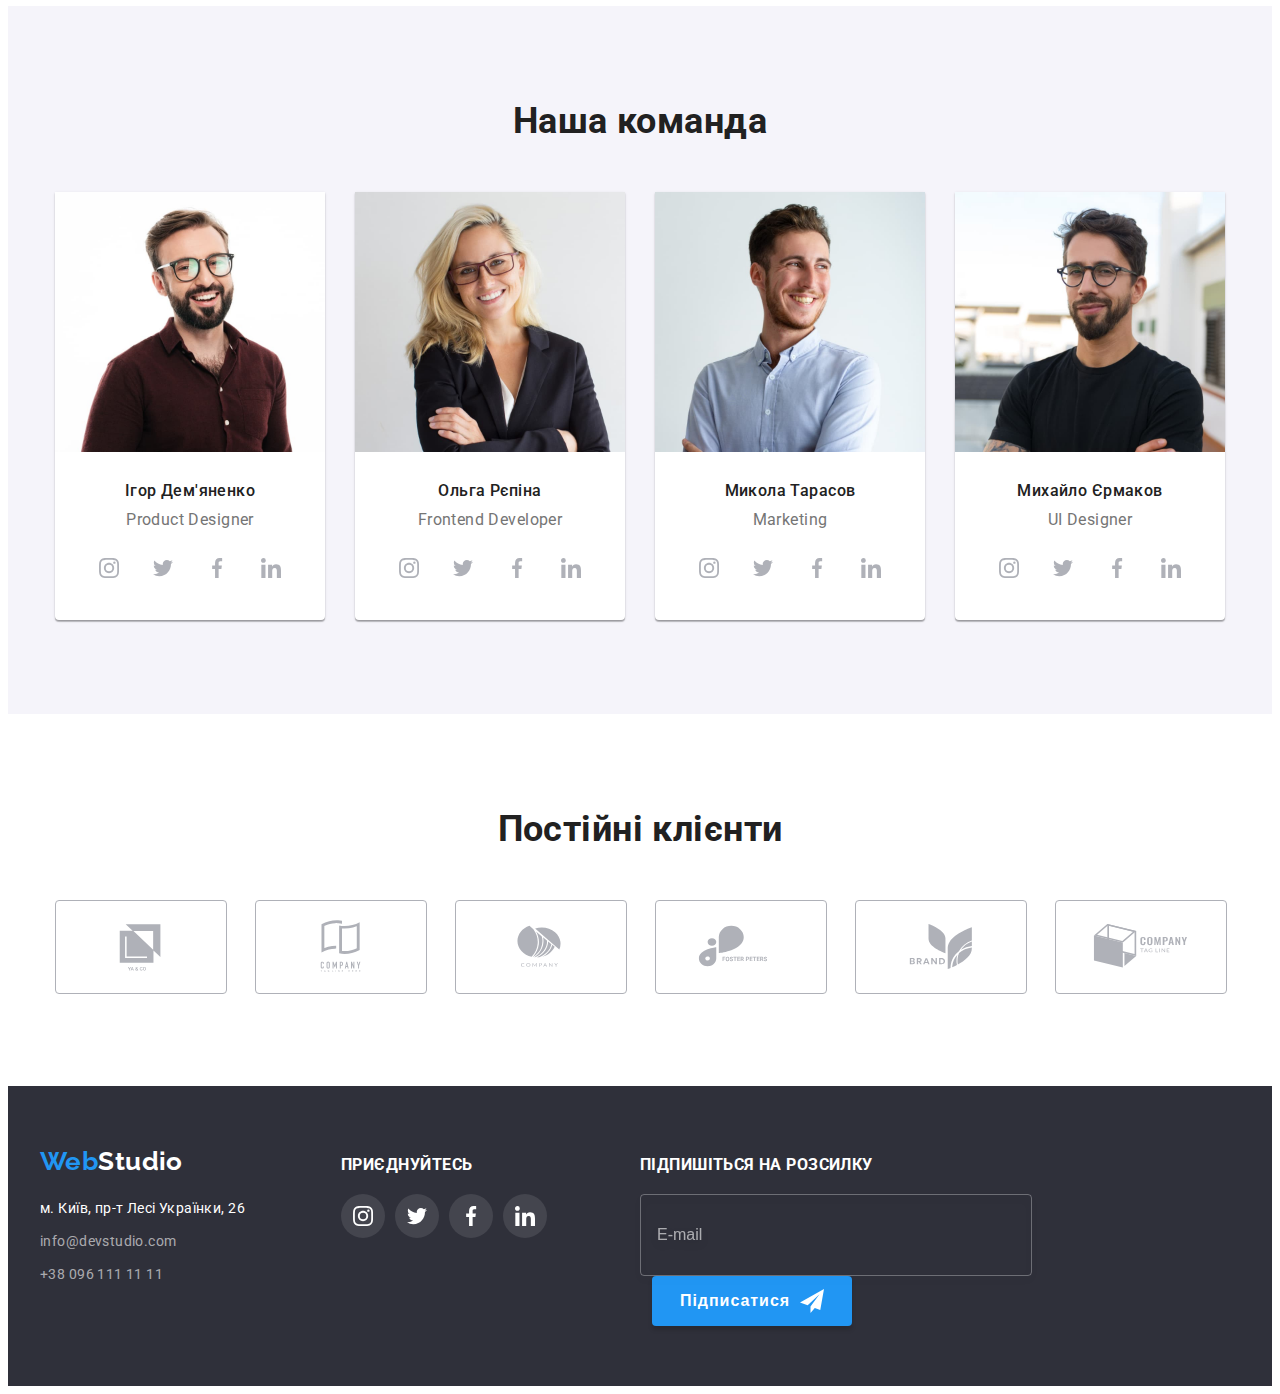
==== commit f890d8c9: "csvdsdgsd" ====
--- a/index.html
+++ b/index.html
@@ -35,7 +35,7 @@
                     </ul>                
                 </nav>
                 <ul class="ul header-contact">
-                    <li>
+                    <li class="header-contact__block">
                         <a class="header-contact__link nav__link" href="mailto:info@devstudio.com">
                             <svg class="header-contact__icon-envelope">
                             <use href="./images/icons.svg#icon-envelope"></use>
@@ -324,22 +324,22 @@
     <div class="nav-mobile js-menu-container">
         <button class="nav-mobile__btn js-close-menu"><svg class="nav-mobile__icon"><use href="./images/icons.svg#icon-cross"></use></svg></button>
         <ul class="ul nav-mobile__list">
-            <li class="nav-mobile__container"><a class="nav-mobile__link" href="">Студія</a></li>
-            <li class="nav-mobile__container"><a  class="nav-mobile__link"href="">Портфоліо</a></li>
+            <li class="nav-mobile__container"><a class="nav-mobile__link" href="./index.html">Студія</a></li>
+            <li class="nav-mobile__container"><a class="nav-mobile__link" href="./portfolio.html">Портфоліо</a></li>
             <li><a  class="nav-mobile__link"href="">Контакти</a></li>
         </ul>
         <ul class="ul nav-mobile__list-contact">
-            <li class="nav-mobile__container"><a class="nav-mobile__link-contact-tel " href="">+38 096 111 11 11</a></li>
-            <li><a class="nav-mobile__link-contact-mail" href="">info@devstudio.com</a></li>
+            <li class="nav-mobile__container"><a class="nav-mobile__link-contact-tel " href="tel:+380961111111">+38 096 111 11 11</a></li>
+            <li><a class="nav-mobile__link-contact-mail" href="mailto:info@devstudio.com">info@devstudio.com</a></li>
         </ul>
         <ul class="ul nav-mobile__list-social"> 
-            <li><a class="nav-mobile__link-social" href="">instagram</a></li>
+            <li><a class="nav-mobile__link-social" href="https://www.instagram.com/">instagram</a></li>
             <img src="./images/Line.jpg" alt="лінія проміжку">
-            <li><a class="nav-mobile__link-social" href="">twitter</a></li>
+            <li><a class="nav-mobile__link-social" href="https://twitter.com/">twitter</a></li>
             <img src="./images/Line.jpg" alt="лінія проміжку">
-            <li><a class="nav-mobile__link-social" href="">facebook</a></li>
+            <li><a class="nav-mobile__link-social" href="https://www.facebook.com/">facebook</a></li>
             <img src="./images/Line.jpg" alt="лінія проміжку">
-            <li><a class="nav-mobile__link-social" href="">linkedin</a></li> 
+            <li><a class="nav-mobile__link-social" href="https://www.linkedin.com/">linkedin</a></li> 
         </ul>
     </div>
     <script defer src="js/mobile-menu.js"></script>
--- a/css/main.min.css
+++ b/css/main.min.css
@@ -1 +1 @@
-.visually-hidden{position:absolute;width:1px;height:1px;margin:-1px;border:0;padding:0;white-space:nowrap;-webkit-clip-path:inset(100%);clip-path:inset(100%);clip:rect(0 0 0 0);overflow:hidden}h1,h2,h3,p{margin:0;padding:0}:focus{outline:1px solid #2196f3;border-radius:3px}.ul{margin:0;padding:0;list-style:none}body{font-family:"Roboto",sans-serif;color:#212121;background-color:#fff;letter-spacing:.03em;font-size:14px}.container{width:1200px;padding:0 15px;margin:0 auto}@media(max-width: 480px){.container{width:480px}}.button{font-family:"Roboto";font-weight:500;font-size:16px;height:38px;cursor:pointer;border-radius:4px;background-color:#f5f4fa;border-style:hidden;-webkit-transition-property:background-color,color,-webkit-box-shadow;transition-property:background-color,color,-webkit-box-shadow;transition-property:background-color,color,box-shadow;transition-property:background-color,color,box-shadow,-webkit-box-shadow;-webkit-transition-duration:250ms;transition-duration:250ms;-webkit-transition-timing-function:cubic-bezier(0.4, 0, 0.2, 1);transition-timing-function:cubic-bezier(0.4, 0, 0.2, 1)}.portfolio__button{gap:8px;margin-bottom:50px;-webkit-box-pack:center;-ms-flex-pack:center;justify-content:center;display:-webkit-box;display:-ms-flexbox;display:flex;line-height:1.62}.portfolio__button .button:hover,.portfolio__button .button:focus{color:#fff;background-color:#2196f3;-webkit-box-shadow:0px 3px 1px rgba(0,0,0,.1),0px 1px 2px rgba(0,0,0,.08),0px 2px 2px rgba(0,0,0,.12);box-shadow:0px 3px 1px rgba(0,0,0,.1),0px 1px 2px rgba(0,0,0,.08),0px 2px 2px rgba(0,0,0,.12)}.portfolio__btn{padding:6px 22px}.hero__button{background-color:#2196f3;color:#fff;font-weight:700;line-height:1.87;width:216px;height:50px;letter-spacing:.06em;-webkit-transition-property:background-color,color,-webkit-box-shadow;transition-property:background-color,color,-webkit-box-shadow;transition-property:background-color,color,box-shadow;transition-property:background-color,color,box-shadow,-webkit-box-shadow;-webkit-transition-duration:250ms;transition-duration:250ms;-webkit-transition-timing-function:cubic-bezier(0.4, 0, 0.2, 1);transition-timing-function:cubic-bezier(0.4, 0, 0.2, 1)}.hero__button:hover,.hero__button:focus{background-color:#f5f4fa;color:#212121;-webkit-box-shadow:0px 3px 1px rgba(0,0,0,.1),0px 1px 2px rgba(0,0,0,.08),0px 2px 2px rgba(0,0,0,.12);box-shadow:0px 3px 1px rgba(0,0,0,.1),0px 1px 2px rgba(0,0,0,.08),0px 2px 2px rgba(0,0,0,.12)}@media(max-width: 768px){section{padding:60px 0}}@media(min-width: 768px){section{padding:94px 0}}.nav{-webkit-box-align:center;-ms-flex-align:center;align-items:center;display:-webkit-box;display:-ms-flexbox;display:flex}@media(max-width: 480px){.nav{width:100%;-webkit-box-pack:justify;-ms-flex-pack:justify;justify-content:space-between}}.nav__logo{font-family:"raleway";font-weight:700;font-size:26px;line-height:1.2;text-decoration:none;color:#2196f3}.nav__logo-studio{font-weight:700;font-size:26px;color:#000}.nav__phone-button{width:40px;height:40px;border-radius:none;background-color:#fff}@media(min-width: 481px){.nav__phone-button{display:none}}.nav__phone-icon{width:100%;height:100%;background-color:#000}.nav__menu-studio{margin-left:93px;gap:50px;display:-webkit-box;display:-ms-flexbox;display:flex;letter-spacing:.02em}@media(max-width: 480px){.nav__menu-studio{display:none}}.nav__block{position:relative}.nav__link{fill:#757575;letter-spacing:.02em;font-weight:500;text-decoration:none;color:#212121;-webkit-transition:color 250ms cubic-bezier(0.4, 0, 0.2, 1);transition:color 250ms cubic-bezier(0.4, 0, 0.2, 1)}.nav__link:focus,.nav__link:hover{color:#2196f3}.nav__current-page{color:#2196f3}.nav__current-page::after{position:absolute;margin-top:30px;content:"";display:block;width:100%;height:4px;background-color:#2196f3;border-radius:2px}.nav__menu-portfolio{gap:50px;margin-left:93px;display:-webkit-box;display:-ms-flexbox;display:flex;letter-spacing:.02em}.header-contact{gap:50px;-webkit-box-align:center;-ms-flex-align:center;align-items:center;display:-webkit-box;display:-ms-flexbox;display:flex;letter-spacing:.02em}@media(max-width: 480px){.header-contact{display:none}}.header-contact__link{display:-webkit-inline-box;display:-ms-inline-flexbox;display:inline-flex;-webkit-box-align:center;-ms-flex-align:center;align-items:center;font-weight:500;text-decoration:none;color:#757575}.header-contact__icon-envelope{fill:currentColor;width:16px;height:12px;margin-right:10px}.header-contact__icon-smartphone{fill:currentColor;width:10px;height:16px;margin-right:10px}@media(min-width: 481px){.subscribe-wrapper{margin-left:93px}}.subscribe__tittle{margin-bottom:20px;line-height:1.14;text-transform:uppercase;color:#fff}@media(max-width: 480px){.subscribe__tittle{display:-webkit-box;display:-ms-flexbox;display:flex;-webkit-box-pack:center;-ms-flex-pack:center;justify-content:center}}.subscribe__field{padding:15px 16px;border:1px solid rgba(255,255,255,.3);-webkit-filter:drop-shadow(0px 4px 4px rgba(0, 0, 0, 0.15));filter:drop-shadow(0px 4px 4px rgba(0, 0, 0, 0.15));background-color:rgba(0,0,0,0);border-radius:4px;width:358px;height:50px;font-size:16px;line-height:1.25;color:#fff;-webkit-transition-property:border-color;transition-property:border-color;-webkit-transition-duration:250ms;transition-duration:250ms;-webkit-transition-timing-function:cubic-bezier(0.4, 0, 0.2, 1);transition-timing-function:cubic-bezier(0.4, 0, 0.2, 1)}.subscribe__field:hover,.subscribe__field:focus{border-color:#2196f3}.subscribe__field::-webkit-input-placeholder{color:rgba(255,255,255,.6);font-size:16px;line-height:1.25}.subscribe__field::-moz-placeholder{color:rgba(255,255,255,.6);font-size:16px;line-height:1.25}.subscribe__field:-ms-input-placeholder{color:rgba(255,255,255,.6);font-size:16px;line-height:1.25}.subscribe__field::-ms-input-placeholder{color:rgba(255,255,255,.6);font-size:16px;line-height:1.25}.subscribe__field::placeholder{color:rgba(255,255,255,.6);font-size:16px;line-height:1.25}@media(max-width: 480px){.subscribe__field{width:100%;margin-bottom:20px}}.subscribe__btn{display:-webkit-inline-box;display:-ms-inline-flexbox;display:inline-flex;-webkit-box-pack:center;-ms-flex-pack:center;justify-content:center;-webkit-box-align:center;-ms-flex-align:center;align-items:center;margin-left:12px;padding:10px 28px;font-weight:700;font-size:16px;line-height:1.87;letter-spacing:.06em;color:#fff;background-color:#2196f3;-webkit-box-shadow:0px 4px 4px rgba(0,0,0,.15);box-shadow:0px 4px 4px rgba(0,0,0,.15);border-radius:4px;border-style:hidden;cursor:pointer;-webkit-transition-property:background-color,color;transition-property:background-color,color;-webkit-transition-duration:250ms;transition-duration:250ms;-webkit-transition-timing-function:cubic-bezier(0.4, 0, 0.2, 1);transition-timing-function:cubic-bezier(0.4, 0, 0.2, 1)}.subscribe__btn:hover,.subscribe__btn:focus{color:#212121;background-color:#f5f4fa}@media(max-width: 480px){.subscribe__btn{margin:0 auto;display:-webkit-box;display:-ms-flexbox;display:flex}}.subscribe__icon{width:24px;height:24px;fill:currentColor;margin-left:10px}.modal{position:fixed;-webkit-box-align:center;-ms-flex-align:center;align-items:center;-webkit-box-pack:center;-ms-flex-pack:center;justify-content:center;display:-webkit-box;display:-ms-flexbox;display:flex;width:100%;height:100%;top:0;background:rgba(0,0,0,.2);opacity:1;-webkit-transition-property:visibility,opacity;transition-property:visibility,opacity;-webkit-transition-duration:250ms;transition-duration:250ms;-webkit-transition-timing-function:cubic-bezier(0.4, 0, 0.2, 1);transition-timing-function:cubic-bezier(0.4, 0, 0.2, 1)}.modal.is-hidden{opacity:0;pointer-events:none;visibility:hidden}.modal__window{position:relative;padding:40px;width:528px;background-color:#fff;-webkit-box-shadow:0px 1px 3px rgba(0,0,0,.12),0px 1px 1px rgba(0,0,0,.14),0px 2px 1px rgba(0,0,0,.2);box-shadow:0px 1px 3px rgba(0,0,0,.12),0px 1px 1px rgba(0,0,0,.14),0px 2px 1px rgba(0,0,0,.2);border-radius:4px}@media(max-width: 480px){.modal__window{width:450px}}.modal__close{position:absolute;top:8px;right:8px;width:30px;height:30px}.modal__btn-close{display:-webkit-box;display:-ms-flexbox;display:flex;-webkit-box-pack:center;-ms-flex-pack:center;justify-content:center;-webkit-box-align:center;-ms-flex-align:center;align-items:center;width:100%;height:100%;cursor:pointer;border-radius:50%;background-color:#fff;border:1px solid rgba(0,0,0,.1);color:#000;-webkit-transition-property:color;transition-property:color;-webkit-transition-duration:250ms;transition-duration:250ms;-webkit-transition-timing-function:cubic-bezier(0.4, 0, 0.2, 1);transition-timing-function:cubic-bezier(0.4, 0, 0.2, 1)}.modal__btn-close:hover,.modal__btn-close:focus{color:#2196f3}.modal__icon-close{width:11px;height:11px;fill:currentColor}.modal__tittle{margin-bottom:12px;font-size:20px;line-height:1.15;text-align:center;letter-spacing:.03em}.modal__field{position:relative;display:-webkit-box;display:-ms-flexbox;display:flex;-webkit-box-orient:vertical;-webkit-box-direction:normal;-ms-flex-direction:column;flex-direction:column;width:100%;margin:0 auto;margin-bottom:10px}.modal__textaria{margin-bottom:20px}.modal__label{color:#757575;font-size:12px;line-height:1.16;letter-spacing:.01em;margin-bottom:4px}.modal__input{width:100%;height:40px;padding:12px 42px;border:1px solid rgba(33,33,33,.2);border-radius:4px;-webkit-transition-property:border-color;transition-property:border-color;-webkit-transition-duration:250ms;transition-duration:250ms;-webkit-transition-timing-function:cubic-bezier(0.4, 0, 0.2, 1);transition-timing-function:cubic-bezier(0.4, 0, 0.2, 1)}.modal__input:focus{border-color:#2196f3}.modal__icon{top:29px;left:12px;position:absolute;width:18px;height:18px;fill:#000;-webkit-transition-property:fill;transition-property:fill;-webkit-transition-duration:250ms;transition-duration:250ms;-webkit-transition-timing-function:cubic-bezier(0.4, 0, 0.2, 1);transition-timing-function:cubic-bezier(0.4, 0, 0.2, 1)}.modal__input:focus+.modal__icon{fill:#2196f3}.modal__comment{resize:none;border:1px solid rgba(33,33,33,.2);border-radius:4px;width:100%;height:120px;padding:12px 16px}.modal__comment:focus{border-color:#2196f3}.modal__comment::-webkit-input-placeholder{font-size:12px;line-height:1.16;letter-spacing:.01em;color:rgba(117,117,117,.5)}.modal__comment::-moz-placeholder{font-size:12px;line-height:1.16;letter-spacing:.01em;color:rgba(117,117,117,.5)}.modal__comment:-ms-input-placeholder{font-size:12px;line-height:1.16;letter-spacing:.01em;color:rgba(117,117,117,.5)}.modal__comment::-ms-input-placeholder{font-size:12px;line-height:1.16;letter-spacing:.01em;color:rgba(117,117,117,.5)}.modal__comment::placeholder{font-size:12px;line-height:1.16;letter-spacing:.01em;color:rgba(117,117,117,.5)}.modal__sending{gap:4px;-webkit-box-align:center;-ms-flex-align:center;align-items:center;line-height:1.71;text-align:center;-webkit-box-pack:center;-ms-flex-pack:center;justify-content:center;display:-webkit-box;display:-ms-flexbox;display:flex;margin-bottom:30px;color:#757575}@media(max-width: 480px){.modal__sending{font-size:12px;line-height:1.17}}.modal__checkbox{-webkit-appearance:none;-moz-appearance:none;appearance:none;display:none;position:absolute}.modal__icon-check{display:inline-block;width:16px;height:15px;border:2px solid;border-radius:2px;border-color:#000}.modal__checkbox:checked+.modal__icon-check{background-color:#2196f3;background-image:url(../images/icon-check.svg);background-size:contain;background-origin:border-box;border-color:#2196f3}.modal__link{color:#2196f3;-webkit-text-decoration-line:underline;text-decoration-line:underline}.modal__btn-sending{margin:0 auto;display:block;background-color:#2196f3;color:#fff;font-size:16px;font-weight:700;line-height:1.87;letter-spacing:.06em;-webkit-box-shadow:0px 4px 4px rgba(0,0,0,.15);box-shadow:0px 4px 4px rgba(0,0,0,.15);border-radius:4px;padding:10px 52px;border-style:none;cursor:pointer;-webkit-transition-property:background-color,color;transition-property:background-color,color;-webkit-transition-duration:250ms;transition-duration:250ms;-webkit-transition-timing-function:cubic-bezier(0.4, 0, 0.2, 1);transition-timing-function:cubic-bezier(0.4, 0, 0.2, 1)}.modal__btn-sending:hover,.modal__btn-sending:focus{color:#212121;background-color:#f5f4fa}@media(min-width: 481px){.join-wrapper{margin-left:70px}}.join__tittle{letter-spacing:.03em;line-height:1.14;margin-bottom:20px;color:#fff;text-transform:uppercase}@media(max-width: 480px){.join__tittle{display:-webkit-box;display:-ms-flexbox;display:flex;-webkit-box-pack:center;-ms-flex-pack:center;justify-content:center;margin-top:60px}}.join__social-list{display:-webkit-box;display:-ms-flexbox;display:flex;gap:10px}@media(max-width: 480px){.join__social-list{-webkit-box-pack:center;-ms-flex-pack:center;justify-content:center;margin-bottom:60px}}.join__social-container{width:44px;height:44px}.join__link{width:100%;height:100%;display:-webkit-box;display:-ms-flexbox;display:flex;-webkit-box-align:center;-ms-flex-align:center;align-items:center;-webkit-box-pack:center;-ms-flex-pack:center;justify-content:center;border-radius:50%;background-color:rgba(255,255,255,.1);-webkit-transition:background-color 250ms cubic-bezier(0.4, 0, 0.2, 1);transition:background-color 250ms cubic-bezier(0.4, 0, 0.2, 1)}.join__link:hover,.join__link:focus{background-color:#2196f3}.join__icon{width:20px;height:20px;fill:#fff}.nav-mobile{position:fixed;top:0;left:0;width:100vw;height:100vh;padding:48px 0 48px 40px;background-color:#fff;-webkit-transform:translateX(100%);transform:translateX(100%);-webkit-transition:-webkit-transform 250ms ease-in-out;transition:-webkit-transform 250ms ease-in-out;transition:transform 250ms ease-in-out;transition:transform 250ms ease-in-out, -webkit-transform 250ms ease-in-out}.nav-mobile.is-open{-webkit-transform:translateX(0);transform:translateX(0)}.nav-mobile__btn{position:absolute;right:0;top:0;margin-top:10px;margin-right:15px;width:40px;height:40px;border:none;border-radius:0;background-color:#fff;color:#212121}.nav-mobile__btn:hover,.nav-mobile__btn:focus{color:#2196f3;outline:0}.nav-mobile__icon{width:18px;height:18px;fill:currentColor}.nav-mobile__list{margin-bottom:306px}.nav-mobile__container{margin-bottom:36px}.nav-mobile__link{font-weight:500;font-size:40px;line-height:1.2;text-decoration:none;letter-spacing:.02em;color:#212121}.nav-mobile__link:hover,.nav-mobile__link:focus{color:#2196f3}.nav-mobile__link-contact-tel{font-weight:500;font-size:34px;line-height:1.1;text-decoration:none;letter-spacing:.02em;color:#2196f3}.nav-mobile__link-contact-mail{font-weight:500;font-size:24px;line-height:1.17;text-decoration:none;letter-spacing:.02em;color:#757575}.nav-mobile__list-social{margin-top:64px;display:-webkit-box;display:-ms-flexbox;display:flex;gap:10px}.nav-mobile__link-social{text-decoration:none;font-weight:500;font-size:18px;line-height:1.2;color:#2196f3}.header{padding-top:24px;padding-bottom:24px;border-bottom:solid #ececec;background-color:#fff}@media(max-width: 480px){.header{padding:10px 0}}.header__container{-webkit-box-pack:justify;-ms-flex-pack:justify;justify-content:space-between;display:-webkit-box;display:-ms-flexbox;display:flex}.hero{background-image:-webkit-gradient(linear, left top, right top, from(rgba(47, 48, 58, 0.4)), to(rgba(47, 48, 58, 0.4))),url(../images/background-img.jpg);background-image:linear-gradient(to right, rgba(47, 48, 58, 0.4), rgba(47, 48, 58, 0.4)),url(../images/background-img.jpg);margin:0 auto;padding:118px 0;text-align:center;background-position:center}@media(max-width: 480px){.hero{width:-webkit-fit-content;width:-moz-fit-content;width:fit-content}}@media(min-width: 768px){.hero{padding:200px 0;max-width:1600px}}.hero__tittle{margin:0 auto;width:360px;margin-bottom:30px;text-transform:uppercase;font-weight:900;font-size:26px;line-height:1.62;letter-spacing:.06em;color:#fff}@media(min-width: 768px){.hero__tittle{font-size:44px;line-height:1.36;width:696px}}.description{padding-bottom:0}@media(min-width: 481px){.description__list{-webkit-box-pack:center;-ms-flex-pack:center;justify-content:center;gap:30px;display:-webkit-box;display:-ms-flexbox;display:flex}}@media(max-width: 480px){.description__block{margin-bottom:30px}}.description__image{display:-webkit-box;display:-ms-flexbox;display:flex;-webkit-box-pack:center;-ms-flex-pack:center;justify-content:center;-webkit-box-align:center;-ms-flex-align:center;align-items:center;margin-bottom:30px;width:270px;height:120px;border-radius:4px;background-color:#f5f4fa}@media(max-width: 480px){.description__image{width:100%}}.description__icon{width:70px;height:70px}.description__title{margin-bottom:10px;font-size:14px;text-transform:uppercase;line-height:1.14}@media(max-width: 480px){.description__title{text-align:center}}.description__text{line-height:1.71;color:#757575}@media(max-width: 480px){.info{display:none}}.info__tittle{margin-bottom:50px}.tittle{text-align:center;font-size:36px;line-height:1.17}@media(max-width: 480px){.tittle{font-size:28px}}.info__list{display:-webkit-box;display:-ms-flexbox;display:flex;-webkit-box-pack:center;-ms-flex-pack:center;justify-content:center;gap:30px}.info__block{display:block;position:relative}.info__box{display:-webkit-box;display:-ms-flexbox;display:flex;-webkit-box-pack:center;-ms-flex-pack:center;justify-content:center;-webkit-box-align:center;-ms-flex-align:center;align-items:center;position:absolute;margin-top:224px;width:370px;height:70px;background-color:rgba(47,48,58,.8)}.info__text{text-transform:uppercase;line-height:1.14;color:#fff}.team{background-color:#f5f4fa}@media(max-width: 480px){.team{width:-webkit-fit-content;width:-moz-fit-content;width:fit-content}}.team__tittle{margin-bottom:50px}@media(max-width: 480px){.team__tittle{margin-bottom:30px}}@media(min-width: 481px){.team__list{-webkit-box-pack:center;-ms-flex-pack:center;justify-content:center;display:-webkit-box;display:-ms-flexbox;display:flex;gap:30px}}.team__block{width:270px;padding-bottom:30px;-webkit-box-shadow:0px 1px 3px rgba(0,0,0,.12),0px 1px 1px rgba(0,0,0,.14),0px 2px 1px rgba(0,0,0,.2);box-shadow:0px 1px 3px rgba(0,0,0,.12),0px 1px 1px rgba(0,0,0,.14),0px 2px 1px rgba(0,0,0,.2);border-radius:0px 0px 4px 4px;background-color:#fff}@media(max-width: 480px){.team__block{width:450px;margin-bottom:30px}}.team__image{display:block}@media(max-width: 480px){.team__image{width:450px}}.team__name{margin-top:30px;text-align:center;font-weight:500;font-size:16px;line-height:1.18}.team__position{margin-bottom:16px;margin-top:10px;text-align:center;font-size:16px;line-height:1.18;color:#757575}.contact{gap:10px;-webkit-box-pack:center;-ms-flex-pack:center;justify-content:center;display:-webkit-box;display:-ms-flexbox;display:flex}.contact__block{width:44px;height:44px}.contact__link{-webkit-box-pack:center;-ms-flex-pack:center;justify-content:center;display:-webkit-box;display:-ms-flexbox;display:flex;-webkit-box-align:center;-ms-flex-align:center;align-items:center;width:100%;height:100%;border-radius:50%;color:#afb1b8;background-color:#fff;-webkit-transition-property:background-color,color;transition-property:background-color,color;-webkit-transition-duration:250ms;transition-duration:250ms;-webkit-transition-timing-function:cubic-bezier(0.4, 0, 0.2, 1);transition-timing-function:cubic-bezier(0.4, 0, 0.2, 1)}.contact__link:hover,.contact__link:focus{background-color:#2196f3;color:#fff}.contact__icon{fill:currentColor;width:20px;height:20px}.portfolio__list{-ms-flex-preferred-size:calc((100% - 60px)/3);flex-basis:calc((100% - 60px)/3);-webkit-box-pack:center;-ms-flex-pack:center;justify-content:center;display:-webkit-box;display:-ms-flexbox;display:flex;-ms-flex-wrap:wrap;flex-wrap:wrap;gap:30px}.overlay{overflow:hidden;position:relative}.portfolio__block{-webkit-transition:-webkit-box-shadow 250ms cubic-bezier(0.4, 0, 0.2, 1);transition:-webkit-box-shadow 250ms cubic-bezier(0.4, 0, 0.2, 1);transition:box-shadow 250ms cubic-bezier(0.4, 0, 0.2, 1);transition:box-shadow 250ms cubic-bezier(0.4, 0, 0.2, 1), -webkit-box-shadow 250ms cubic-bezier(0.4, 0, 0.2, 1)}.portfolio__block:hover{-webkit-box-shadow:0px 1px 1px rgba(0,0,0,.12),0px 4px 4px rgba(0,0,0,.06),1px 4px 6px rgba(0,0,0,.16);box-shadow:0px 1px 1px rgba(0,0,0,.12),0px 4px 4px rgba(0,0,0,.06),1px 4px 6px rgba(0,0,0,.16)}.overlay__block{position:absolute;padding:63px 24px;width:100%;height:100%;-webkit-transform:translateY(101%);transform:translateY(101%);-webkit-transition-property:-webkit-transform;transition-property:-webkit-transform;transition-property:transform;transition-property:transform, -webkit-transform;-webkit-transition-duration:250ms;transition-duration:250ms;-webkit-transition-timing-function:cubic-bezier(0.4, 0, 0.2, 1);transition-timing-function:cubic-bezier(0.4, 0, 0.2, 1);background:rgba(33,150,243,.9)}.portfolio__block:hover .overlay__block{-webkit-transform:translateY(0);transform:translateY(0)}.overlay__text{color:#fff;font-weight:400;font-size:18px;line-height:1.55}.portfolio__img{display:block}.portfolio__content-list{padding:24px 20px;width:370px;height:110px;border-bottom:1px solid #eee;border-left:1px solid #eee;border-right:1px solid #eee;background-color:#fff}.portfolio__title{margin-bottom:4px;font-size:18px;line-height:2;letter-spacing:.06em}.portfolio__text{font-size:16px;line-height:1.88;color:#757575}.client__tittle{margin-bottom:50px}@media(max-width: 480px){.client__tittle{margin-bottom:30px}}.client__list{display:-webkit-box;display:-ms-flexbox;display:flex;-ms-flex-wrap:wrap;flex-wrap:wrap;gap:30px}@media(min-width: 481px){.client__list{display:-webkit-box;display:-ms-flexbox;display:flex;-webkit-box-pack:center;-ms-flex-pack:center;justify-content:center;gap:30px}}.client__block{width:170px;height:92px}@media(max-width: 480px){.client__block{width:210px}}.client__link{width:100%;height:100%;display:-webkit-box;display:-ms-flexbox;display:flex;-webkit-box-pack:center;-ms-flex-pack:center;justify-content:center;-webkit-box-align:center;-ms-flex-align:center;align-items:center;color:#afb1b8;border:1px solid #afb1b8;border-radius:4px;-webkit-transition-property:border-color,color;transition-property:border-color,color;-webkit-transition-duration:250ms;transition-duration:250ms;-webkit-transition-timing-function:cubic-bezier(0.4, 0, 0.2, 1);transition-timing-function:cubic-bezier(0.4, 0, 0.2, 1)}.client__link:hover,.client__link:focus{border-color:#2196f3;color:#2196f3}.client__logo{fill:currentColor;width:106px;height:60px}.footer{padding-top:60px;padding-bottom:60px;background-color:#2f303a}@media(max-width: 480px){.footer{width:-webkit-fit-content;width:-moz-fit-content;width:fit-content}}@media(min-width: 481px){.footer__container{display:-webkit-box;display:-ms-flexbox;display:flex;-webkit-box-align:baseline;-ms-flex-align:baseline;align-items:baseline}}.address-wrapper{min-width:231px}.footer__list-container{margin-top:20px}@media(max-width: 480px){.footer__list-container{margin-top:28px}}.footer__contact-list{letter-spacing:.02em}.footer__contact-link{letter-spacing:.03em;font-weight:400;line-height:1.71;text-decoration:none;color:rgba(255,255,255,.6)}@media(max-width: 480px){.footer__contact-link{display:-webkit-box;display:-ms-flexbox;display:flex;-webkit-box-pack:center;-ms-flex-pack:center;justify-content:center}}.footer__logo{font-family:"raleway";font-weight:700;font-size:26px;line-height:1.2;text-decoration:none;color:#2196f3}@media(max-width: 480px){.footer__logo{display:-webkit-box;display:-ms-flexbox;display:flex;-webkit-box-pack:center;-ms-flex-pack:center;justify-content:center}}.footer__studio-logo{color:#fff}.address-info{margin-bottom:9px;line-height:1.71;font-style:normal;color:#fff}@media(max-width: 480px){.address-info{display:-webkit-box;display:-ms-flexbox;display:flex;-webkit-box-pack:center;-ms-flex-pack:center;justify-content:center;margin-bottom:12px}}.footer__tel{margin-top:9px}@media(max-width: 480px){.footer__tel{display:-webkit-box;display:-ms-flexbox;display:flex;-webkit-box-pack:center;-ms-flex-pack:center;justify-content:center;margin-top:12px}}/*# sourceMappingURL=main.min.css.map */+.visually-hidden{position:absolute;width:1px;height:1px;margin:-1px;border:0;padding:0;white-space:nowrap;-webkit-clip-path:inset(100%);clip-path:inset(100%);clip:rect(0 0 0 0);overflow:hidden}h1,h2,h3,p{margin:0;padding:0}:focus{outline:1px solid #2196f3;border-radius:3px}.ul{margin:0;padding:0;list-style:none}img{display:block;max-width:100%;height:auto}body{font-family:"Roboto",sans-serif;color:#212121;background-color:#fff;letter-spacing:.03em;font-size:14px}.container{width:1200px;padding:0 15px;margin:0 auto}@media(max-width: 768px){.container{width:768px}}@media(max-width: 480px){.container{width:480px}}.button{font-family:"Roboto";font-weight:500;font-size:16px;height:38px;cursor:pointer;border-radius:4px;background-color:#f5f4fa;border-style:hidden;-webkit-transition-property:background-color,color,-webkit-box-shadow;transition-property:background-color,color,-webkit-box-shadow;transition-property:background-color,color,box-shadow;transition-property:background-color,color,box-shadow,-webkit-box-shadow;-webkit-transition-duration:250ms;transition-duration:250ms;-webkit-transition-timing-function:cubic-bezier(0.4, 0, 0.2, 1);transition-timing-function:cubic-bezier(0.4, 0, 0.2, 1)}.portfolio__button{gap:8px;display:-webkit-box;display:-ms-flexbox;display:flex;line-height:1.62;margin-bottom:50px;-webkit-box-pack:center;-ms-flex-pack:center;justify-content:center}@media(max-width: 480px){.portfolio__button{width:315px;-ms-flex-wrap:wrap;flex-wrap:wrap;margin-bottom:30px}}.portfolio__button .button:hover,.portfolio__button .button:focus{color:#fff;background-color:#2196f3;-webkit-box-shadow:0px 3px 1px rgba(0,0,0,.1),0px 1px 2px rgba(0,0,0,.08),0px 2px 2px rgba(0,0,0,.12);box-shadow:0px 3px 1px rgba(0,0,0,.1),0px 1px 2px rgba(0,0,0,.08),0px 2px 2px rgba(0,0,0,.12)}.portfolio__btn{padding:6px 22px}.hero__button{background-color:#2196f3;color:#fff;font-weight:700;line-height:1.87;width:216px;height:50px;letter-spacing:.06em;-webkit-transition-property:background-color,color,-webkit-box-shadow;transition-property:background-color,color,-webkit-box-shadow;transition-property:background-color,color,box-shadow;transition-property:background-color,color,box-shadow,-webkit-box-shadow;-webkit-transition-duration:250ms;transition-duration:250ms;-webkit-transition-timing-function:cubic-bezier(0.4, 0, 0.2, 1);transition-timing-function:cubic-bezier(0.4, 0, 0.2, 1)}.hero__button:hover,.hero__button:focus{background-color:#f5f4fa;color:#212121;-webkit-box-shadow:0px 3px 1px rgba(0,0,0,.1),0px 1px 2px rgba(0,0,0,.08),0px 2px 2px rgba(0,0,0,.12);box-shadow:0px 3px 1px rgba(0,0,0,.1),0px 1px 2px rgba(0,0,0,.08),0px 2px 2px rgba(0,0,0,.12)}@media(max-width: 768px){section{padding:60px 0;width:100%;width:-webkit-fit-content;width:-moz-fit-content;width:fit-content}}@media(min-width: 768px){section{padding:94px 0}}.nav{-webkit-box-align:center;-ms-flex-align:center;align-items:center;display:-webkit-box;display:-ms-flexbox;display:flex}@media(max-width: 480px){.nav{width:100%;-webkit-box-pack:justify;-ms-flex-pack:justify;justify-content:space-between}}.nav__logo{font-family:"raleway";font-weight:700;font-size:26px;line-height:1.2;text-decoration:none;color:#2196f3}.nav__logo-studio{font-weight:700;font-size:26px;color:#000}.nav__phone-button{width:40px;height:40px;border-radius:none;background-color:#fff}@media(min-width: 481px){.nav__phone-button{display:none}}.nav__phone-icon{width:100%;height:100%;background-color:#000}.nav__menu-studio{margin-left:93px;gap:50px;display:-webkit-box;display:-ms-flexbox;display:flex;letter-spacing:.02em}@media(max-width: 480px){.nav__menu-studio{display:none}}.nav__block{position:relative}.nav__link{fill:#757575;letter-spacing:.02em;font-weight:500;text-decoration:none;color:#212121;-webkit-transition:color 250ms cubic-bezier(0.4, 0, 0.2, 1);transition:color 250ms cubic-bezier(0.4, 0, 0.2, 1)}.nav__link:focus,.nav__link:hover{color:#2196f3}.nav__current-page{color:#2196f3}.nav__current-page::after{position:absolute;margin-top:30px;content:"";display:block;width:100%;height:4px;background-color:#2196f3;border-radius:2px}.nav__menu-portfolio{gap:50px;margin-left:93px;display:-webkit-box;display:-ms-flexbox;display:flex;letter-spacing:.02em}@media(max-width: 480px){.nav__menu-portfolio{display:none}}.header-contact{gap:50px;-webkit-box-align:center;-ms-flex-align:center;align-items:center;display:-webkit-box;display:-ms-flexbox;display:flex;letter-spacing:.02em}@media(max-width: 768px){.header-contact{display:block}}@media(max-width: 480px){.header-contact{display:none}}@media(max-width: 768px){.header-contact__block{margin-bottom:10px}}.header-contact__link{display:-webkit-inline-box;display:-ms-inline-flexbox;display:inline-flex;-webkit-box-align:center;-ms-flex-align:center;align-items:center;font-weight:500;text-decoration:none;color:#757575}.header-contact__icon-envelope{fill:currentColor;width:16px;height:12px;margin-right:10px}.header-contact__icon-smartphone{fill:currentColor;width:10px;height:16px;margin-right:10px}@media(min-width: 481px){.subscribe-wrapper{margin-left:93px}}.subscribe__tittle{margin-bottom:20px;line-height:1.14;text-transform:uppercase;color:#fff}@media(max-width: 480px){.subscribe__tittle{display:-webkit-box;display:-ms-flexbox;display:flex;-webkit-box-pack:center;-ms-flex-pack:center;justify-content:center}}.subscribe__field{padding:15px 16px;border:1px solid rgba(255,255,255,.3);-webkit-filter:drop-shadow(0px 4px 4px rgba(0, 0, 0, 0.15));filter:drop-shadow(0px 4px 4px rgba(0, 0, 0, 0.15));background-color:rgba(0,0,0,0);border-radius:4px;width:358px;height:50px;font-size:16px;line-height:1.25;color:#fff;-webkit-transition-property:border-color;transition-property:border-color;-webkit-transition-duration:250ms;transition-duration:250ms;-webkit-transition-timing-function:cubic-bezier(0.4, 0, 0.2, 1);transition-timing-function:cubic-bezier(0.4, 0, 0.2, 1)}.subscribe__field:hover,.subscribe__field:focus{border-color:#2196f3}.subscribe__field::-webkit-input-placeholder{color:rgba(255,255,255,.6);font-size:16px;line-height:1.25}.subscribe__field::-moz-placeholder{color:rgba(255,255,255,.6);font-size:16px;line-height:1.25}.subscribe__field:-ms-input-placeholder{color:rgba(255,255,255,.6);font-size:16px;line-height:1.25}.subscribe__field::-ms-input-placeholder{color:rgba(255,255,255,.6);font-size:16px;line-height:1.25}.subscribe__field::placeholder{color:rgba(255,255,255,.6);font-size:16px;line-height:1.25}@media(max-width: 480px){.subscribe__field{width:100%;margin-bottom:20px}}.subscribe__btn{display:-webkit-inline-box;display:-ms-inline-flexbox;display:inline-flex;-webkit-box-pack:center;-ms-flex-pack:center;justify-content:center;-webkit-box-align:center;-ms-flex-align:center;align-items:center;margin-left:12px;padding:10px 28px;font-weight:700;font-size:16px;line-height:1.87;letter-spacing:.06em;color:#fff;background-color:#2196f3;-webkit-box-shadow:0px 4px 4px rgba(0,0,0,.15);box-shadow:0px 4px 4px rgba(0,0,0,.15);border-radius:4px;border-style:hidden;cursor:pointer;-webkit-transition-property:background-color,color;transition-property:background-color,color;-webkit-transition-duration:250ms;transition-duration:250ms;-webkit-transition-timing-function:cubic-bezier(0.4, 0, 0.2, 1);transition-timing-function:cubic-bezier(0.4, 0, 0.2, 1)}.subscribe__btn:hover,.subscribe__btn:focus{color:#212121;background-color:#f5f4fa}@media(max-width: 480px){.subscribe__btn{margin:0 auto;display:-webkit-box;display:-ms-flexbox;display:flex}}.subscribe__icon{width:24px;height:24px;fill:currentColor;margin-left:10px}.modal{position:fixed;-webkit-box-align:center;-ms-flex-align:center;align-items:center;-webkit-box-pack:center;-ms-flex-pack:center;justify-content:center;display:-webkit-box;display:-ms-flexbox;display:flex;width:100%;height:100%;top:0;background:rgba(0,0,0,.2);opacity:1;-webkit-transition-property:visibility,opacity;transition-property:visibility,opacity;-webkit-transition-duration:250ms;transition-duration:250ms;-webkit-transition-timing-function:cubic-bezier(0.4, 0, 0.2, 1);transition-timing-function:cubic-bezier(0.4, 0, 0.2, 1)}.modal.is-hidden{opacity:0;pointer-events:none;visibility:hidden}.modal__window{position:relative;padding:40px;width:528px;background-color:#fff;-webkit-box-shadow:0px 1px 3px rgba(0,0,0,.12),0px 1px 1px rgba(0,0,0,.14),0px 2px 1px rgba(0,0,0,.2);box-shadow:0px 1px 3px rgba(0,0,0,.12),0px 1px 1px rgba(0,0,0,.14),0px 2px 1px rgba(0,0,0,.2);border-radius:4px}@media(max-width: 480px){.modal__window{width:450px}}.modal__close{position:absolute;top:8px;right:8px;width:30px;height:30px}.modal__btn-close{display:-webkit-box;display:-ms-flexbox;display:flex;-webkit-box-pack:center;-ms-flex-pack:center;justify-content:center;-webkit-box-align:center;-ms-flex-align:center;align-items:center;width:100%;height:100%;cursor:pointer;border-radius:50%;background-color:#fff;border:1px solid rgba(0,0,0,.1);color:#000;-webkit-transition-property:color;transition-property:color;-webkit-transition-duration:250ms;transition-duration:250ms;-webkit-transition-timing-function:cubic-bezier(0.4, 0, 0.2, 1);transition-timing-function:cubic-bezier(0.4, 0, 0.2, 1)}.modal__btn-close:hover,.modal__btn-close:focus{color:#2196f3}.modal__icon-close{width:11px;height:11px;fill:currentColor}.modal__tittle{margin-bottom:12px;font-size:20px;line-height:1.15;text-align:center;letter-spacing:.03em}.modal__field{position:relative;display:-webkit-box;display:-ms-flexbox;display:flex;-webkit-box-orient:vertical;-webkit-box-direction:normal;-ms-flex-direction:column;flex-direction:column;width:100%;margin:0 auto;margin-bottom:10px}.modal__textaria{margin-bottom:20px}.modal__label{color:#757575;font-size:12px;line-height:1.16;letter-spacing:.01em;margin-bottom:4px}.modal__input{width:100%;height:40px;padding:12px 42px;border:1px solid rgba(33,33,33,.2);border-radius:4px;-webkit-transition-property:border-color;transition-property:border-color;-webkit-transition-duration:250ms;transition-duration:250ms;-webkit-transition-timing-function:cubic-bezier(0.4, 0, 0.2, 1);transition-timing-function:cubic-bezier(0.4, 0, 0.2, 1)}.modal__input:focus{border-color:#2196f3}.modal__icon{top:29px;left:12px;position:absolute;width:18px;height:18px;fill:#000;-webkit-transition-property:fill;transition-property:fill;-webkit-transition-duration:250ms;transition-duration:250ms;-webkit-transition-timing-function:cubic-bezier(0.4, 0, 0.2, 1);transition-timing-function:cubic-bezier(0.4, 0, 0.2, 1)}.modal__input:focus+.modal__icon{fill:#2196f3}.modal__comment{resize:none;border:1px solid rgba(33,33,33,.2);border-radius:4px;width:100%;height:120px;padding:12px 16px}.modal__comment:focus{border-color:#2196f3}.modal__comment::-webkit-input-placeholder{font-size:12px;line-height:1.16;letter-spacing:.01em;color:rgba(117,117,117,.5)}.modal__comment::-moz-placeholder{font-size:12px;line-height:1.16;letter-spacing:.01em;color:rgba(117,117,117,.5)}.modal__comment:-ms-input-placeholder{font-size:12px;line-height:1.16;letter-spacing:.01em;color:rgba(117,117,117,.5)}.modal__comment::-ms-input-placeholder{font-size:12px;line-height:1.16;letter-spacing:.01em;color:rgba(117,117,117,.5)}.modal__comment::placeholder{font-size:12px;line-height:1.16;letter-spacing:.01em;color:rgba(117,117,117,.5)}.modal__sending{gap:4px;-webkit-box-align:center;-ms-flex-align:center;align-items:center;line-height:1.71;text-align:center;-webkit-box-pack:center;-ms-flex-pack:center;justify-content:center;display:-webkit-box;display:-ms-flexbox;display:flex;margin-bottom:30px;color:#757575}@media(max-width: 480px){.modal__sending{font-size:12px;line-height:1.17}}.modal__checkbox{-webkit-appearance:none;-moz-appearance:none;appearance:none;display:none;position:absolute}.modal__icon-check{display:inline-block;width:16px;height:15px;border:2px solid;border-radius:2px;border-color:#000}.modal__checkbox:checked+.modal__icon-check{background-color:#2196f3;background-image:url(../images/icon-check.svg);background-size:contain;background-origin:border-box;border-color:#2196f3}.modal__link{color:#2196f3;-webkit-text-decoration-line:underline;text-decoration-line:underline}.modal__btn-sending{margin:0 auto;display:block;background-color:#2196f3;color:#fff;font-size:16px;font-weight:700;line-height:1.87;letter-spacing:.06em;-webkit-box-shadow:0px 4px 4px rgba(0,0,0,.15);box-shadow:0px 4px 4px rgba(0,0,0,.15);border-radius:4px;padding:10px 52px;border-style:none;cursor:pointer;-webkit-transition-property:background-color,color;transition-property:background-color,color;-webkit-transition-duration:250ms;transition-duration:250ms;-webkit-transition-timing-function:cubic-bezier(0.4, 0, 0.2, 1);transition-timing-function:cubic-bezier(0.4, 0, 0.2, 1)}.modal__btn-sending:hover,.modal__btn-sending:focus{color:#212121;background-color:#f5f4fa}@media(min-width: 481px){.join-wrapper{margin-left:70px}}.join__tittle{letter-spacing:.03em;line-height:1.14;margin-bottom:20px;color:#fff;text-transform:uppercase}@media(max-width: 480px){.join__tittle{display:-webkit-box;display:-ms-flexbox;display:flex;-webkit-box-pack:center;-ms-flex-pack:center;justify-content:center;margin-top:60px}}.join__social-list{display:-webkit-box;display:-ms-flexbox;display:flex;gap:10px}@media(max-width: 480px){.join__social-list{-webkit-box-pack:center;-ms-flex-pack:center;justify-content:center;margin-bottom:60px}}.join__social-container{width:44px;height:44px}.join__link{width:100%;height:100%;display:-webkit-box;display:-ms-flexbox;display:flex;-webkit-box-align:center;-ms-flex-align:center;align-items:center;-webkit-box-pack:center;-ms-flex-pack:center;justify-content:center;border-radius:50%;background-color:rgba(255,255,255,.1);-webkit-transition:background-color 250ms cubic-bezier(0.4, 0, 0.2, 1);transition:background-color 250ms cubic-bezier(0.4, 0, 0.2, 1)}.join__link:hover,.join__link:focus{background-color:#2196f3}.join__icon{width:20px;height:20px;fill:#fff}.nav-mobile{position:fixed;top:0;left:0;width:100%;height:100%;padding:48px 0 48px 40px;background-color:#fff;-webkit-transform:translateX(100%);transform:translateX(100%);-webkit-transition:-webkit-transform 250ms ease-in-out;transition:-webkit-transform 250ms ease-in-out;transition:transform 250ms ease-in-out;transition:transform 250ms ease-in-out, -webkit-transform 250ms ease-in-out}@media(min-width: 481px){.nav-mobile{display:none}}.nav-mobile.is-open{-webkit-transform:translateX(0);transform:translateX(0)}.nav-mobile__btn{position:absolute;right:0;top:0;margin-top:10px;margin-right:15px;width:40px;height:40px;border:none;border-radius:0;background-color:#fff;color:#212121}.nav-mobile__btn:hover,.nav-mobile__btn:focus{color:#2196f3;outline:0}.nav-mobile__icon{width:18px;height:18px;fill:currentColor}.nav-mobile__list{margin-bottom:306px}.nav-mobile__container{margin-bottom:36px}.nav-mobile__link{font-weight:500;font-size:40px;line-height:1.2;text-decoration:none;letter-spacing:.02em;color:#212121}.nav-mobile__link:hover,.nav-mobile__link:focus{color:#2196f3}.nav-mobile__link-contact-tel{font-weight:500;font-size:34px;line-height:1.1;text-decoration:none;letter-spacing:.02em;color:#2196f3}.nav-mobile__link-contact-mail{font-weight:500;font-size:24px;line-height:1.17;text-decoration:none;letter-spacing:.02em;color:#757575}.nav-mobile__list-social{margin-top:64px;display:-webkit-box;display:-ms-flexbox;display:flex;gap:10px}.nav-mobile__link-social{text-decoration:none;font-weight:500;font-size:18px;line-height:1.2;color:#2196f3}.header{padding-top:24px;padding-bottom:24px;border-bottom:solid #ececec;background-color:#fff}@media(min-width: 481px)and (max-width: 768px){.header{width:-webkit-fit-content;width:-moz-fit-content;width:fit-content;padding:21px 0}}@media(max-width: 480px){.header{padding:10px 0}}.header__container{-webkit-box-pack:justify;-ms-flex-pack:justify;justify-content:space-between;display:-webkit-box;display:-ms-flexbox;display:flex}.hero{background-image:-webkit-gradient(linear, left top, right top, from(rgba(47, 48, 58, 0.4)), to(rgba(47, 48, 58, 0.4))),url(../images/background-image.jpg);background-image:linear-gradient(to right, rgba(47, 48, 58, 0.4), rgba(47, 48, 58, 0.4)),url(../images/background-image.jpg);max-width:1600px;margin:0 auto;background-size:cover;padding:118px 0;text-align:center;background-position:center;padding:200px 0}@media(max-width: 768px){.hero{padding:118px 0;background-image:-webkit-gradient(linear, left top, right top, from(rgba(47, 48, 58, 0.4)), to(rgba(47, 48, 58, 0.4))),url(../images/background-image-tablet.jpg);background-image:linear-gradient(to right, rgba(47, 48, 58, 0.4), rgba(47, 48, 58, 0.4)),url(../images/background-image-tablet.jpg)}}@media(max-width: 480px){.hero{background-image:-webkit-gradient(linear, left top, right top, from(rgba(47, 48, 58, 0.4)), to(rgba(47, 48, 58, 0.4))),url(../images/background-image-phone.jpg);background-image:linear-gradient(to right, rgba(47, 48, 58, 0.4), rgba(47, 48, 58, 0.4)),url(../images/background-image-phone.jpg)}}.hero__tittle{margin:0 auto;width:360px;margin-bottom:30px;text-transform:uppercase;font-weight:900;font-size:26px;line-height:1.62;letter-spacing:.06em;color:#fff}@media(min-width: 768px){.hero__tittle{font-size:44px;line-height:1.36;width:696px}}.description{padding-bottom:0}@media(min-width: 769px){.description__list{-webkit-box-pack:center;-ms-flex-pack:center;justify-content:center;gap:30px;display:-webkit-box;display:-ms-flexbox;display:flex}}@media(max-width: 480px){.description__block{margin-bottom:30px}}.description__image{display:-webkit-box;display:-ms-flexbox;display:flex;-webkit-box-pack:center;-ms-flex-pack:center;justify-content:center;-webkit-box-align:center;-ms-flex-align:center;align-items:center;margin-bottom:30px;width:270px;height:120px;border-radius:4px;background-color:#f5f4fa}@media(max-width: 480px){.description__image{width:100%}}.description__icon{width:70px;height:70px}.description__title{margin-bottom:10px;font-size:14px;text-transform:uppercase;line-height:1.14}@media(max-width: 480px){.description__title{text-align:center}}.description__text{line-height:1.71;color:#757575}@media(max-width: 768px){.info{display:none}}.info__tittle{margin-bottom:50px}.tittle{text-align:center;font-size:36px;line-height:1.17}@media(max-width: 480px){.tittle{font-size:28px}}.info__list{display:-webkit-box;display:-ms-flexbox;display:flex;-webkit-box-pack:center;-ms-flex-pack:center;justify-content:center;gap:30px}.info__block{display:block;position:relative}.info__box{display:-webkit-box;display:-ms-flexbox;display:flex;-webkit-box-pack:center;-ms-flex-pack:center;justify-content:center;-webkit-box-align:center;-ms-flex-align:center;align-items:center;position:absolute;margin-top:224px;width:370px;height:70px;background-color:rgba(47,48,58,.8)}.info__text{text-transform:uppercase;line-height:1.14;color:#fff}.team{background-color:#f5f4fa}@media(max-width: 768px){.team{width:-webkit-fit-content;width:-moz-fit-content;width:fit-content}}.team__tittle{margin-bottom:50px}@media(max-width: 480px){.team__tittle{margin-bottom:30px}}@media(min-width: 769px){.team__list{-webkit-box-pack:center;-ms-flex-pack:center;justify-content:center;display:-webkit-box;display:-ms-flexbox;display:flex;gap:30px}}.team__block{width:270px;padding-bottom:30px;-webkit-box-shadow:0px 1px 3px rgba(0,0,0,.12),0px 1px 1px rgba(0,0,0,.14),0px 2px 1px rgba(0,0,0,.2);box-shadow:0px 1px 3px rgba(0,0,0,.12),0px 1px 1px rgba(0,0,0,.14),0px 2px 1px rgba(0,0,0,.2);border-radius:0px 0px 4px 4px;background-color:#fff}@media(max-width: 480px){.team__block{width:450px;margin-bottom:30px}}.team__image{display:block}@media(max-width: 480px){.team__image{width:100%}}.team__name{margin-top:30px;text-align:center;font-weight:500;font-size:16px;line-height:1.18}.team__position{margin-bottom:16px;margin-top:10px;text-align:center;font-size:16px;line-height:1.18;color:#757575}.contact{gap:10px;-webkit-box-pack:center;-ms-flex-pack:center;justify-content:center;display:-webkit-box;display:-ms-flexbox;display:flex}.contact__block{width:44px;height:44px}.contact__link{-webkit-box-pack:center;-ms-flex-pack:center;justify-content:center;display:-webkit-box;display:-ms-flexbox;display:flex;-webkit-box-align:center;-ms-flex-align:center;align-items:center;width:100%;height:100%;border-radius:50%;color:#afb1b8;background-color:#fff;-webkit-transition-property:background-color,color;transition-property:background-color,color;-webkit-transition-duration:250ms;transition-duration:250ms;-webkit-transition-timing-function:cubic-bezier(0.4, 0, 0.2, 1);transition-timing-function:cubic-bezier(0.4, 0, 0.2, 1)}.contact__link:hover,.contact__link:focus{background-color:#2196f3;color:#fff}.contact__icon{fill:currentColor;width:20px;height:20px}@media(min-width: 481px){.portfolio__list{-ms-flex-preferred-size:calc((100% - 60px)/3);flex-basis:calc((100% - 60px)/3);-webkit-box-pack:center;-ms-flex-pack:center;justify-content:center;display:-webkit-box;display:-ms-flexbox;display:flex;-ms-flex-wrap:wrap;flex-wrap:wrap;gap:30px}}.overlay{overflow:hidden;position:relative}.portfolio__block{-webkit-transition:-webkit-box-shadow 250ms cubic-bezier(0.4, 0, 0.2, 1);transition:-webkit-box-shadow 250ms cubic-bezier(0.4, 0, 0.2, 1);transition:box-shadow 250ms cubic-bezier(0.4, 0, 0.2, 1);transition:box-shadow 250ms cubic-bezier(0.4, 0, 0.2, 1), -webkit-box-shadow 250ms cubic-bezier(0.4, 0, 0.2, 1)}.portfolio__block:hover{-webkit-box-shadow:0px 1px 1px rgba(0,0,0,.12),0px 4px 4px rgba(0,0,0,.06),1px 4px 6px rgba(0,0,0,.16);box-shadow:0px 1px 1px rgba(0,0,0,.12),0px 4px 4px rgba(0,0,0,.06),1px 4px 6px rgba(0,0,0,.16)}@media(max-width: 480px){.portfolio__block{width:450px}}@media(max-width: 480px){.indent-block{margin-bottom:30px}}.overlay__block{position:absolute;padding:63px 24px;width:100%;height:100%;-webkit-transform:translateY(101%);transform:translateY(101%);-webkit-transition-property:-webkit-transform;transition-property:-webkit-transform;transition-property:transform;transition-property:transform, -webkit-transform;-webkit-transition-duration:250ms;transition-duration:250ms;-webkit-transition-timing-function:cubic-bezier(0.4, 0, 0.2, 1);transition-timing-function:cubic-bezier(0.4, 0, 0.2, 1);background:rgba(33,150,243,.9)}.portfolio__block:hover .overlay__block{-webkit-transform:translateY(0);transform:translateY(0)}.overlay__text{color:#fff;font-weight:400;font-size:18px;line-height:1.55}.portfolio__img{display:block}@media(max-width: 480px){.portfolio__img{width:450px}}.portfolio__content-list{padding:24px 20px;width:370px;height:110px;border-bottom:1px solid #eee;border-left:1px solid #eee;border-right:1px solid #eee;background-color:#fff}@media(max-width: 480px){.portfolio__content-list{width:450px}}.portfolio__title{margin-bottom:4px;font-size:18px;line-height:2;letter-spacing:.06em}.portfolio__text{font-size:16px;line-height:1.88;color:#757575}.client__tittle{margin-bottom:50px}@media(max-width: 480px){.client__tittle{margin-bottom:30px}}.client__list{display:-webkit-box;display:-ms-flexbox;display:flex;-ms-flex-wrap:wrap;flex-wrap:wrap;gap:30px}@media(min-width: 481px){.client__list{display:-webkit-box;display:-ms-flexbox;display:flex;-webkit-box-pack:center;-ms-flex-pack:center;justify-content:center;gap:30px}}.client__block{width:170px;height:92px}@media(max-width: 480px){.client__block{width:210px}}.client__link{width:100%;height:100%;display:-webkit-box;display:-ms-flexbox;display:flex;-webkit-box-pack:center;-ms-flex-pack:center;justify-content:center;-webkit-box-align:center;-ms-flex-align:center;align-items:center;color:#afb1b8;border:1px solid #afb1b8;border-radius:4px;-webkit-transition-property:border-color,color;transition-property:border-color,color;-webkit-transition-duration:250ms;transition-duration:250ms;-webkit-transition-timing-function:cubic-bezier(0.4, 0, 0.2, 1);transition-timing-function:cubic-bezier(0.4, 0, 0.2, 1)}.client__link:hover,.client__link:focus{border-color:#2196f3;color:#2196f3}.client__logo{fill:currentColor;width:106px;height:60px}.footer{padding-top:60px;padding-bottom:60px;background-color:#2f303a}@media(max-width: 768px){.footer{width:-webkit-fit-content;width:-moz-fit-content;width:fit-content}}@media(min-width: 769px){.footer__container{display:-webkit-box;display:-ms-flexbox;display:flex;-webkit-box-align:baseline;-ms-flex-align:baseline;align-items:baseline}}.address-wrapper{min-width:231px}.footer__list-container{margin-top:20px}@media(max-width: 480px){.footer__list-container{margin-top:28px}}.footer__contact-list{letter-spacing:.02em}.footer__contact-link{letter-spacing:.03em;font-weight:400;line-height:1.71;text-decoration:none;color:rgba(255,255,255,.6)}@media(max-width: 480px){.footer__contact-link{display:-webkit-box;display:-ms-flexbox;display:flex;-webkit-box-pack:center;-ms-flex-pack:center;justify-content:center}}.footer__logo{font-family:"raleway";font-weight:700;font-size:26px;line-height:1.2;text-decoration:none;color:#2196f3}@media(max-width: 480px){.footer__logo{display:-webkit-box;display:-ms-flexbox;display:flex;-webkit-box-pack:center;-ms-flex-pack:center;justify-content:center}}.footer__studio-logo{color:#fff}.address-info{margin-bottom:9px;line-height:1.71;font-style:normal;color:#fff}@media(max-width: 480px){.address-info{display:-webkit-box;display:-ms-flexbox;display:flex;-webkit-box-pack:center;-ms-flex-pack:center;justify-content:center;margin-bottom:12px}}.footer__tel{margin-top:9px}@media(max-width: 480px){.footer__tel{display:-webkit-box;display:-ms-flexbox;display:flex;-webkit-box-pack:center;-ms-flex-pack:center;justify-content:center;margin-top:12px}}/*# sourceMappingURL=main.min.css.map */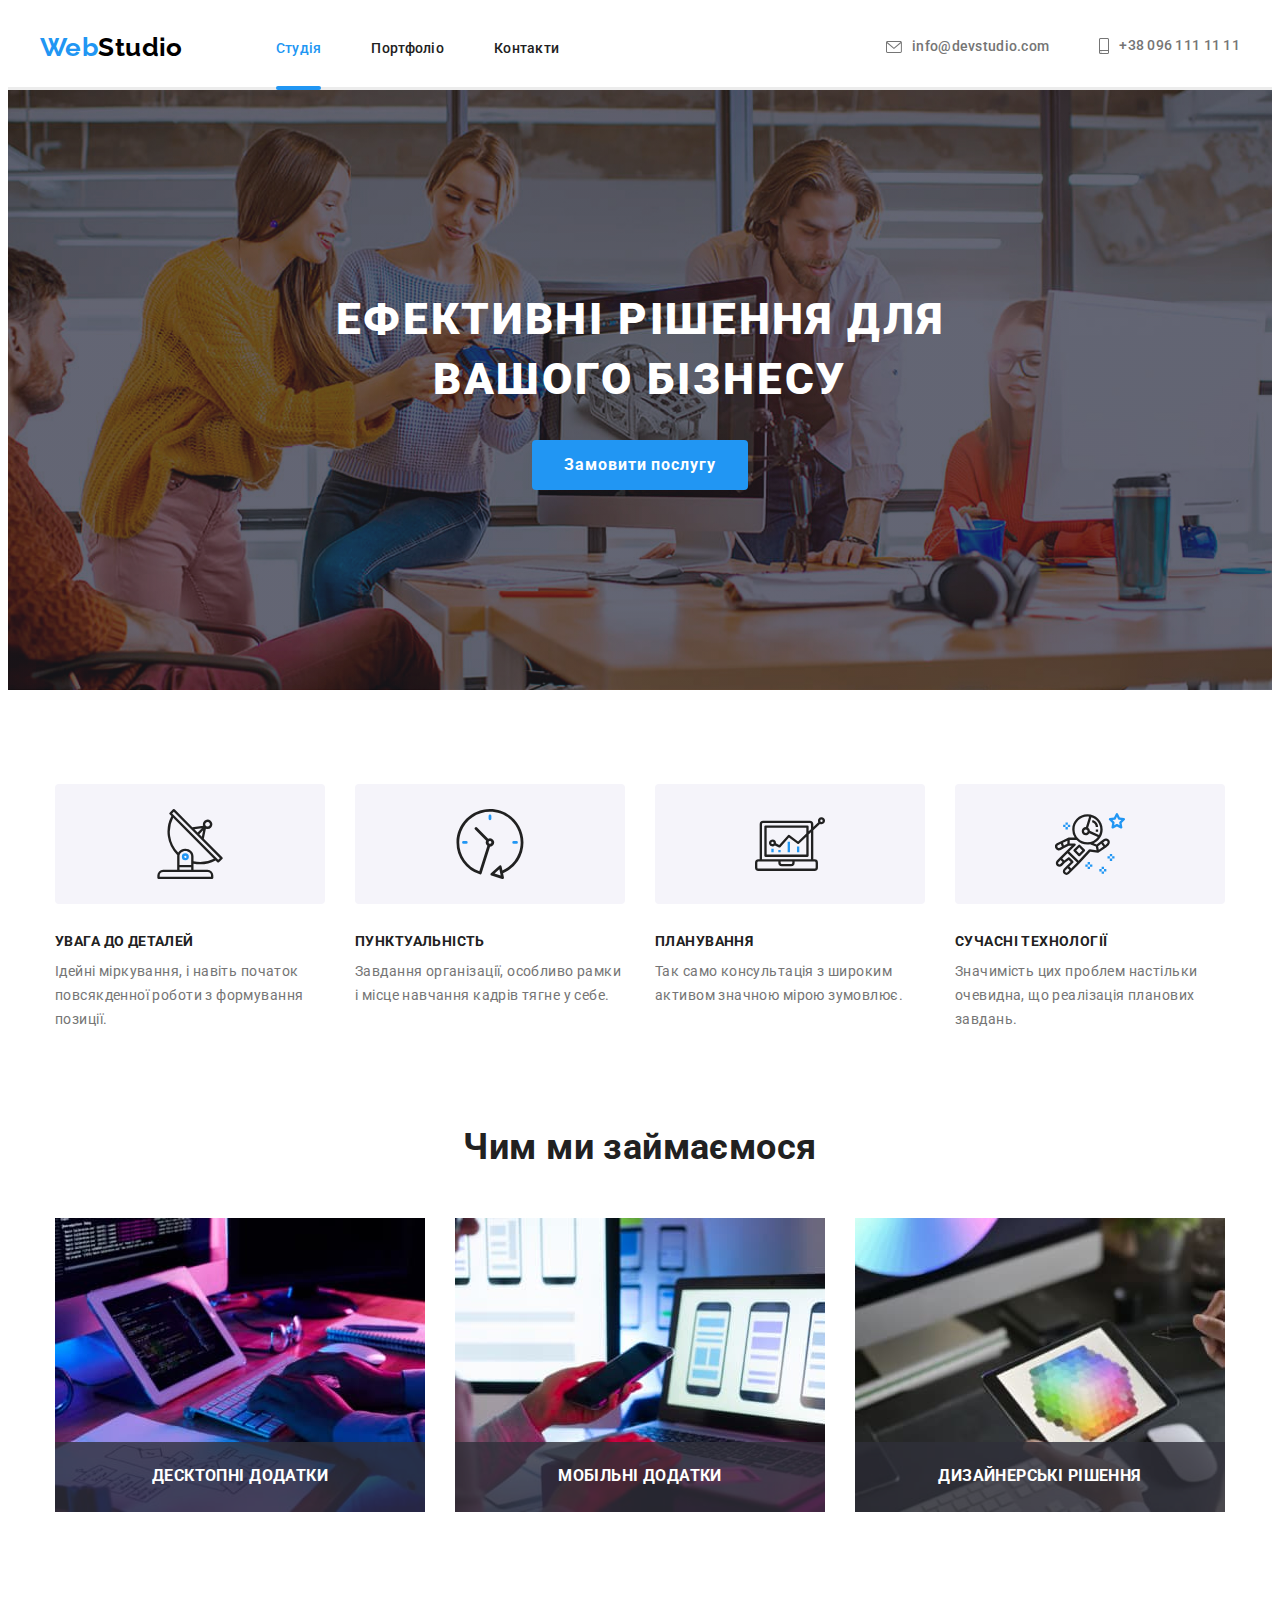
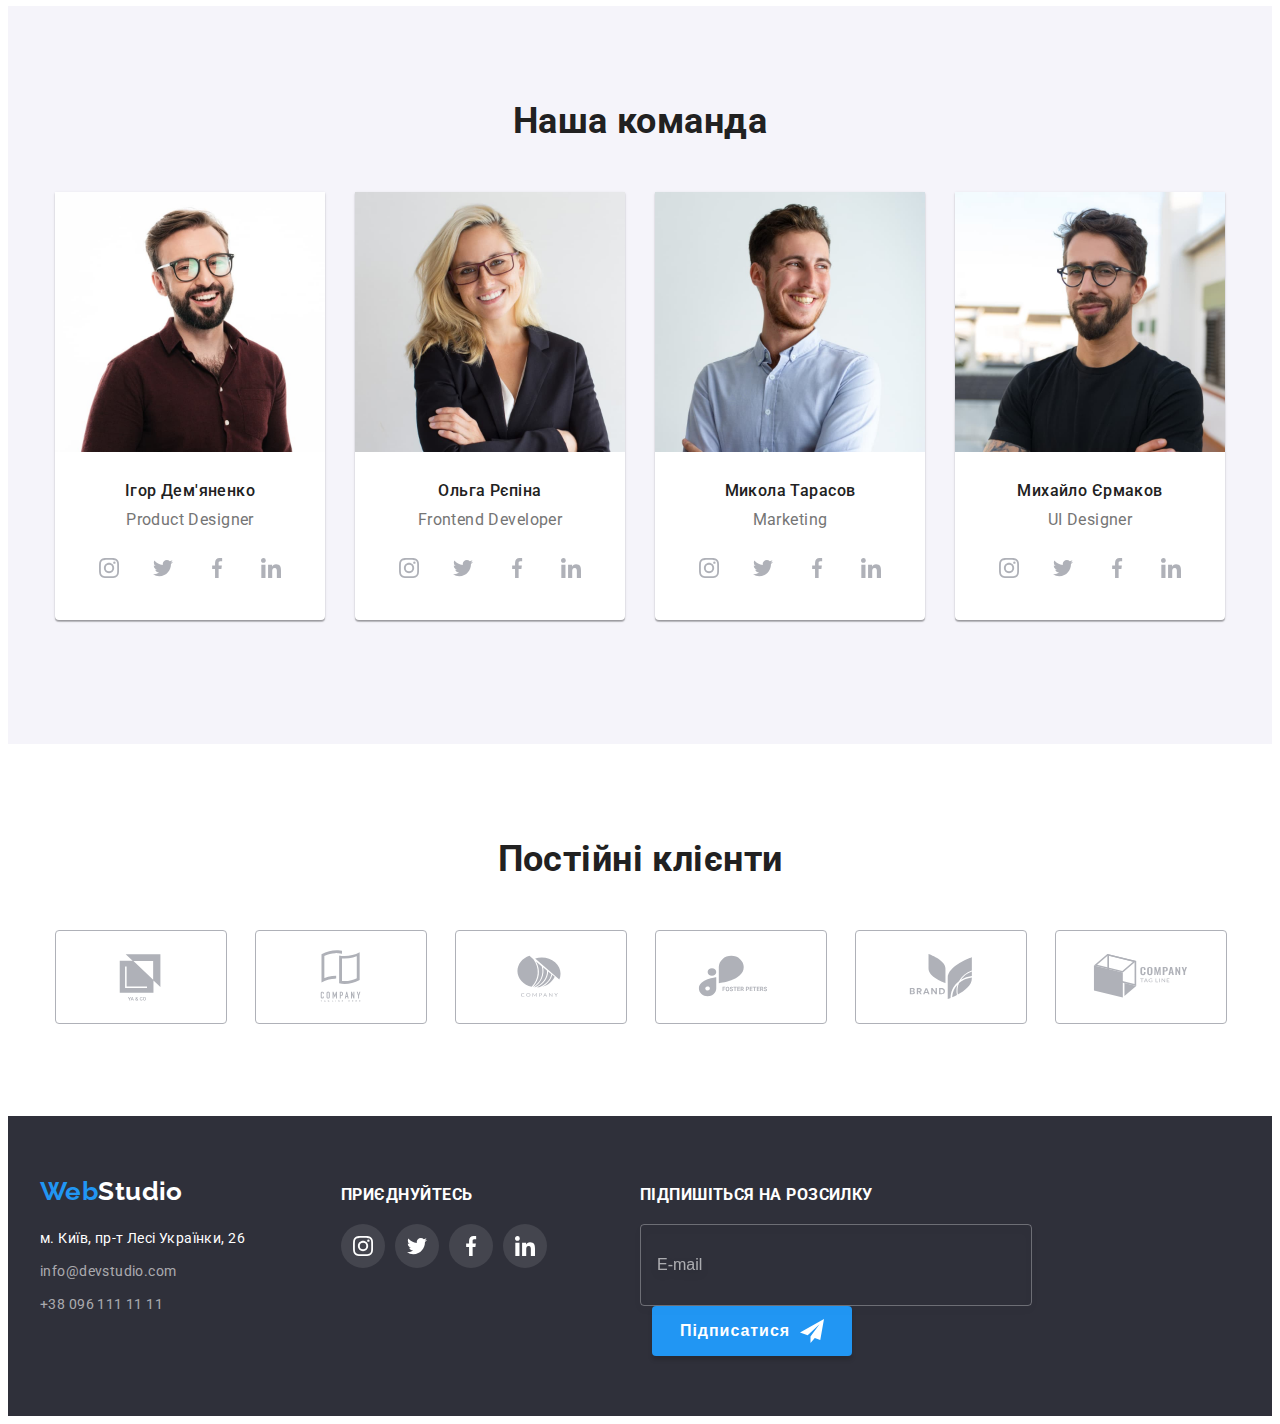
==== commit 8ece809c: "123" ====
--- a/index.html
+++ b/index.html
@@ -27,7 +27,7 @@
             <div class="header__container">
                 <nav class="nav">
                     <a class="nav__logo" href="./index.html">Web<span class="nav__logo-studio">Studio</span></a>
-                    <button class="nav__phone-button button js-open-menu"><svg class="nav__phone-icon"><use href="./images/menu_icon.svg"></use></svg></button>
+                    <button class="nav__phone-button button js-open-menu"><svg class="nav__phone-icon"><use href="./images/icons.svg#menu-mob"></use></svg></button>
                     <ul class="ul nav__menu-studio">
                         <li class="nav__block"><a class="nav__current-page nav__link" href="./index.html">Студія</a></li>
                         <li><a class="nav__link" href="./portfolio.html">Портфоліо</a></li>
@@ -247,6 +247,7 @@
 
     <footer class="footer">
         <div class="container footer__container">
+            <div class="tablet-wraper">
             <div class="address-wrapper">
                 <a class="footer__logo" href="./index.html">Web<span class="footer__studio-logo">Studio</span></a>
                 <div class="footer__list-container">
@@ -269,6 +270,7 @@
                     <li class="join__social-container"><a class="join__link" href="">
                         <svg class="join__icon"><use href="./images/icons.svg#icon-linkedin"></use></svg></a></li>
                 </ul>
+            </div>
             </div>
             <div class="subscribe-wrapper">
                 <h3 class="subscribe__tittle">Підпишіться на розсилку</h3>
--- a/css/main.min.css
+++ b/css/main.min.css
@@ -1 +1 @@
-.visually-hidden{position:absolute;width:1px;height:1px;margin:-1px;border:0;padding:0;white-space:nowrap;-webkit-clip-path:inset(100%);clip-path:inset(100%);clip:rect(0 0 0 0);overflow:hidden}h1,h2,h3,p{margin:0;padding:0}:focus{outline:1px solid #2196f3;border-radius:3px}.ul{margin:0;padding:0;list-style:none}img{display:block;max-width:100%;height:auto}body{font-family:"Roboto",sans-serif;color:#212121;background-color:#fff;letter-spacing:.03em;font-size:14px}.container{width:1200px;padding:0 15px;margin:0 auto}@media(max-width: 768px){.container{width:768px}}@media(max-width: 480px){.container{width:480px}}.button{font-family:"Roboto";font-weight:500;font-size:16px;height:38px;cursor:pointer;border-radius:4px;background-color:#f5f4fa;border-style:hidden;-webkit-transition-property:background-color,color,-webkit-box-shadow;transition-property:background-color,color,-webkit-box-shadow;transition-property:background-color,color,box-shadow;transition-property:background-color,color,box-shadow,-webkit-box-shadow;-webkit-transition-duration:250ms;transition-duration:250ms;-webkit-transition-timing-function:cubic-bezier(0.4, 0, 0.2, 1);transition-timing-function:cubic-bezier(0.4, 0, 0.2, 1)}.portfolio__button{gap:8px;display:-webkit-box;display:-ms-flexbox;display:flex;line-height:1.62;margin-bottom:50px;-webkit-box-pack:center;-ms-flex-pack:center;justify-content:center}@media(max-width: 480px){.portfolio__button{width:315px;-ms-flex-wrap:wrap;flex-wrap:wrap;margin-bottom:30px}}.portfolio__button .button:hover,.portfolio__button .button:focus{color:#fff;background-color:#2196f3;-webkit-box-shadow:0px 3px 1px rgba(0,0,0,.1),0px 1px 2px rgba(0,0,0,.08),0px 2px 2px rgba(0,0,0,.12);box-shadow:0px 3px 1px rgba(0,0,0,.1),0px 1px 2px rgba(0,0,0,.08),0px 2px 2px rgba(0,0,0,.12)}.portfolio__btn{padding:6px 22px}.hero__button{background-color:#2196f3;color:#fff;font-weight:700;line-height:1.87;width:216px;height:50px;letter-spacing:.06em;-webkit-transition-property:background-color,color,-webkit-box-shadow;transition-property:background-color,color,-webkit-box-shadow;transition-property:background-color,color,box-shadow;transition-property:background-color,color,box-shadow,-webkit-box-shadow;-webkit-transition-duration:250ms;transition-duration:250ms;-webkit-transition-timing-function:cubic-bezier(0.4, 0, 0.2, 1);transition-timing-function:cubic-bezier(0.4, 0, 0.2, 1)}.hero__button:hover,.hero__button:focus{background-color:#f5f4fa;color:#212121;-webkit-box-shadow:0px 3px 1px rgba(0,0,0,.1),0px 1px 2px rgba(0,0,0,.08),0px 2px 2px rgba(0,0,0,.12);box-shadow:0px 3px 1px rgba(0,0,0,.1),0px 1px 2px rgba(0,0,0,.08),0px 2px 2px rgba(0,0,0,.12)}@media(max-width: 768px){section{padding:60px 0;width:100%;width:-webkit-fit-content;width:-moz-fit-content;width:fit-content}}@media(min-width: 768px){section{padding:94px 0}}.nav{-webkit-box-align:center;-ms-flex-align:center;align-items:center;display:-webkit-box;display:-ms-flexbox;display:flex}@media(max-width: 480px){.nav{width:100%;-webkit-box-pack:justify;-ms-flex-pack:justify;justify-content:space-between}}.nav__logo{font-family:"raleway";font-weight:700;font-size:26px;line-height:1.2;text-decoration:none;color:#2196f3}.nav__logo-studio{font-weight:700;font-size:26px;color:#000}.nav__phone-button{width:40px;height:40px;border-radius:none;background-color:#fff}@media(min-width: 481px){.nav__phone-button{display:none}}.nav__phone-icon{width:100%;height:100%;background-color:#000}.nav__menu-studio{margin-left:93px;gap:50px;display:-webkit-box;display:-ms-flexbox;display:flex;letter-spacing:.02em}@media(max-width: 480px){.nav__menu-studio{display:none}}.nav__block{position:relative}.nav__link{fill:#757575;letter-spacing:.02em;font-weight:500;text-decoration:none;color:#212121;-webkit-transition:color 250ms cubic-bezier(0.4, 0, 0.2, 1);transition:color 250ms cubic-bezier(0.4, 0, 0.2, 1)}.nav__link:focus,.nav__link:hover{color:#2196f3}.nav__current-page{color:#2196f3}.nav__current-page::after{position:absolute;margin-top:30px;content:"";display:block;width:100%;height:4px;background-color:#2196f3;border-radius:2px}.nav__menu-portfolio{gap:50px;margin-left:93px;display:-webkit-box;display:-ms-flexbox;display:flex;letter-spacing:.02em}@media(max-width: 480px){.nav__menu-portfolio{display:none}}.header-contact{gap:50px;-webkit-box-align:center;-ms-flex-align:center;align-items:center;display:-webkit-box;display:-ms-flexbox;display:flex;letter-spacing:.02em}@media(max-width: 768px){.header-contact{display:block}}@media(max-width: 480px){.header-contact{display:none}}@media(max-width: 768px){.header-contact__block{margin-bottom:10px}}.header-contact__link{display:-webkit-inline-box;display:-ms-inline-flexbox;display:inline-flex;-webkit-box-align:center;-ms-flex-align:center;align-items:center;font-weight:500;text-decoration:none;color:#757575}.header-contact__icon-envelope{fill:currentColor;width:16px;height:12px;margin-right:10px}.header-contact__icon-smartphone{fill:currentColor;width:10px;height:16px;margin-right:10px}@media(min-width: 481px){.subscribe-wrapper{margin-left:93px}}.subscribe__tittle{margin-bottom:20px;line-height:1.14;text-transform:uppercase;color:#fff}@media(max-width: 480px){.subscribe__tittle{display:-webkit-box;display:-ms-flexbox;display:flex;-webkit-box-pack:center;-ms-flex-pack:center;justify-content:center}}.subscribe__field{padding:15px 16px;border:1px solid rgba(255,255,255,.3);-webkit-filter:drop-shadow(0px 4px 4px rgba(0, 0, 0, 0.15));filter:drop-shadow(0px 4px 4px rgba(0, 0, 0, 0.15));background-color:rgba(0,0,0,0);border-radius:4px;width:358px;height:50px;font-size:16px;line-height:1.25;color:#fff;-webkit-transition-property:border-color;transition-property:border-color;-webkit-transition-duration:250ms;transition-duration:250ms;-webkit-transition-timing-function:cubic-bezier(0.4, 0, 0.2, 1);transition-timing-function:cubic-bezier(0.4, 0, 0.2, 1)}.subscribe__field:hover,.subscribe__field:focus{border-color:#2196f3}.subscribe__field::-webkit-input-placeholder{color:rgba(255,255,255,.6);font-size:16px;line-height:1.25}.subscribe__field::-moz-placeholder{color:rgba(255,255,255,.6);font-size:16px;line-height:1.25}.subscribe__field:-ms-input-placeholder{color:rgba(255,255,255,.6);font-size:16px;line-height:1.25}.subscribe__field::-ms-input-placeholder{color:rgba(255,255,255,.6);font-size:16px;line-height:1.25}.subscribe__field::placeholder{color:rgba(255,255,255,.6);font-size:16px;line-height:1.25}@media(max-width: 480px){.subscribe__field{width:100%;margin-bottom:20px}}.subscribe__btn{display:-webkit-inline-box;display:-ms-inline-flexbox;display:inline-flex;-webkit-box-pack:center;-ms-flex-pack:center;justify-content:center;-webkit-box-align:center;-ms-flex-align:center;align-items:center;margin-left:12px;padding:10px 28px;font-weight:700;font-size:16px;line-height:1.87;letter-spacing:.06em;color:#fff;background-color:#2196f3;-webkit-box-shadow:0px 4px 4px rgba(0,0,0,.15);box-shadow:0px 4px 4px rgba(0,0,0,.15);border-radius:4px;border-style:hidden;cursor:pointer;-webkit-transition-property:background-color,color;transition-property:background-color,color;-webkit-transition-duration:250ms;transition-duration:250ms;-webkit-transition-timing-function:cubic-bezier(0.4, 0, 0.2, 1);transition-timing-function:cubic-bezier(0.4, 0, 0.2, 1)}.subscribe__btn:hover,.subscribe__btn:focus{color:#212121;background-color:#f5f4fa}@media(max-width: 480px){.subscribe__btn{margin:0 auto;display:-webkit-box;display:-ms-flexbox;display:flex}}.subscribe__icon{width:24px;height:24px;fill:currentColor;margin-left:10px}.modal{position:fixed;-webkit-box-align:center;-ms-flex-align:center;align-items:center;-webkit-box-pack:center;-ms-flex-pack:center;justify-content:center;display:-webkit-box;display:-ms-flexbox;display:flex;width:100%;height:100%;top:0;background:rgba(0,0,0,.2);opacity:1;-webkit-transition-property:visibility,opacity;transition-property:visibility,opacity;-webkit-transition-duration:250ms;transition-duration:250ms;-webkit-transition-timing-function:cubic-bezier(0.4, 0, 0.2, 1);transition-timing-function:cubic-bezier(0.4, 0, 0.2, 1)}.modal.is-hidden{opacity:0;pointer-events:none;visibility:hidden}.modal__window{position:relative;padding:40px;width:528px;background-color:#fff;-webkit-box-shadow:0px 1px 3px rgba(0,0,0,.12),0px 1px 1px rgba(0,0,0,.14),0px 2px 1px rgba(0,0,0,.2);box-shadow:0px 1px 3px rgba(0,0,0,.12),0px 1px 1px rgba(0,0,0,.14),0px 2px 1px rgba(0,0,0,.2);border-radius:4px}@media(max-width: 480px){.modal__window{width:450px}}.modal__close{position:absolute;top:8px;right:8px;width:30px;height:30px}.modal__btn-close{display:-webkit-box;display:-ms-flexbox;display:flex;-webkit-box-pack:center;-ms-flex-pack:center;justify-content:center;-webkit-box-align:center;-ms-flex-align:center;align-items:center;width:100%;height:100%;cursor:pointer;border-radius:50%;background-color:#fff;border:1px solid rgba(0,0,0,.1);color:#000;-webkit-transition-property:color;transition-property:color;-webkit-transition-duration:250ms;transition-duration:250ms;-webkit-transition-timing-function:cubic-bezier(0.4, 0, 0.2, 1);transition-timing-function:cubic-bezier(0.4, 0, 0.2, 1)}.modal__btn-close:hover,.modal__btn-close:focus{color:#2196f3}.modal__icon-close{width:11px;height:11px;fill:currentColor}.modal__tittle{margin-bottom:12px;font-size:20px;line-height:1.15;text-align:center;letter-spacing:.03em}.modal__field{position:relative;display:-webkit-box;display:-ms-flexbox;display:flex;-webkit-box-orient:vertical;-webkit-box-direction:normal;-ms-flex-direction:column;flex-direction:column;width:100%;margin:0 auto;margin-bottom:10px}.modal__textaria{margin-bottom:20px}.modal__label{color:#757575;font-size:12px;line-height:1.16;letter-spacing:.01em;margin-bottom:4px}.modal__input{width:100%;height:40px;padding:12px 42px;border:1px solid rgba(33,33,33,.2);border-radius:4px;-webkit-transition-property:border-color;transition-property:border-color;-webkit-transition-duration:250ms;transition-duration:250ms;-webkit-transition-timing-function:cubic-bezier(0.4, 0, 0.2, 1);transition-timing-function:cubic-bezier(0.4, 0, 0.2, 1)}.modal__input:focus{border-color:#2196f3}.modal__icon{top:29px;left:12px;position:absolute;width:18px;height:18px;fill:#000;-webkit-transition-property:fill;transition-property:fill;-webkit-transition-duration:250ms;transition-duration:250ms;-webkit-transition-timing-function:cubic-bezier(0.4, 0, 0.2, 1);transition-timing-function:cubic-bezier(0.4, 0, 0.2, 1)}.modal__input:focus+.modal__icon{fill:#2196f3}.modal__comment{resize:none;border:1px solid rgba(33,33,33,.2);border-radius:4px;width:100%;height:120px;padding:12px 16px}.modal__comment:focus{border-color:#2196f3}.modal__comment::-webkit-input-placeholder{font-size:12px;line-height:1.16;letter-spacing:.01em;color:rgba(117,117,117,.5)}.modal__comment::-moz-placeholder{font-size:12px;line-height:1.16;letter-spacing:.01em;color:rgba(117,117,117,.5)}.modal__comment:-ms-input-placeholder{font-size:12px;line-height:1.16;letter-spacing:.01em;color:rgba(117,117,117,.5)}.modal__comment::-ms-input-placeholder{font-size:12px;line-height:1.16;letter-spacing:.01em;color:rgba(117,117,117,.5)}.modal__comment::placeholder{font-size:12px;line-height:1.16;letter-spacing:.01em;color:rgba(117,117,117,.5)}.modal__sending{gap:4px;-webkit-box-align:center;-ms-flex-align:center;align-items:center;line-height:1.71;text-align:center;-webkit-box-pack:center;-ms-flex-pack:center;justify-content:center;display:-webkit-box;display:-ms-flexbox;display:flex;margin-bottom:30px;color:#757575}@media(max-width: 480px){.modal__sending{font-size:12px;line-height:1.17}}.modal__checkbox{-webkit-appearance:none;-moz-appearance:none;appearance:none;display:none;position:absolute}.modal__icon-check{display:inline-block;width:16px;height:15px;border:2px solid;border-radius:2px;border-color:#000}.modal__checkbox:checked+.modal__icon-check{background-color:#2196f3;background-image:url(../images/icon-check.svg);background-size:contain;background-origin:border-box;border-color:#2196f3}.modal__link{color:#2196f3;-webkit-text-decoration-line:underline;text-decoration-line:underline}.modal__btn-sending{margin:0 auto;display:block;background-color:#2196f3;color:#fff;font-size:16px;font-weight:700;line-height:1.87;letter-spacing:.06em;-webkit-box-shadow:0px 4px 4px rgba(0,0,0,.15);box-shadow:0px 4px 4px rgba(0,0,0,.15);border-radius:4px;padding:10px 52px;border-style:none;cursor:pointer;-webkit-transition-property:background-color,color;transition-property:background-color,color;-webkit-transition-duration:250ms;transition-duration:250ms;-webkit-transition-timing-function:cubic-bezier(0.4, 0, 0.2, 1);transition-timing-function:cubic-bezier(0.4, 0, 0.2, 1)}.modal__btn-sending:hover,.modal__btn-sending:focus{color:#212121;background-color:#f5f4fa}@media(min-width: 481px){.join-wrapper{margin-left:70px}}.join__tittle{letter-spacing:.03em;line-height:1.14;margin-bottom:20px;color:#fff;text-transform:uppercase}@media(max-width: 480px){.join__tittle{display:-webkit-box;display:-ms-flexbox;display:flex;-webkit-box-pack:center;-ms-flex-pack:center;justify-content:center;margin-top:60px}}.join__social-list{display:-webkit-box;display:-ms-flexbox;display:flex;gap:10px}@media(max-width: 480px){.join__social-list{-webkit-box-pack:center;-ms-flex-pack:center;justify-content:center;margin-bottom:60px}}.join__social-container{width:44px;height:44px}.join__link{width:100%;height:100%;display:-webkit-box;display:-ms-flexbox;display:flex;-webkit-box-align:center;-ms-flex-align:center;align-items:center;-webkit-box-pack:center;-ms-flex-pack:center;justify-content:center;border-radius:50%;background-color:rgba(255,255,255,.1);-webkit-transition:background-color 250ms cubic-bezier(0.4, 0, 0.2, 1);transition:background-color 250ms cubic-bezier(0.4, 0, 0.2, 1)}.join__link:hover,.join__link:focus{background-color:#2196f3}.join__icon{width:20px;height:20px;fill:#fff}.nav-mobile{position:fixed;top:0;left:0;width:100%;height:100%;padding:48px 0 48px 40px;background-color:#fff;-webkit-transform:translateX(100%);transform:translateX(100%);-webkit-transition:-webkit-transform 250ms ease-in-out;transition:-webkit-transform 250ms ease-in-out;transition:transform 250ms ease-in-out;transition:transform 250ms ease-in-out, -webkit-transform 250ms ease-in-out}@media(min-width: 481px){.nav-mobile{display:none}}.nav-mobile.is-open{-webkit-transform:translateX(0);transform:translateX(0)}.nav-mobile__btn{position:absolute;right:0;top:0;margin-top:10px;margin-right:15px;width:40px;height:40px;border:none;border-radius:0;background-color:#fff;color:#212121}.nav-mobile__btn:hover,.nav-mobile__btn:focus{color:#2196f3;outline:0}.nav-mobile__icon{width:18px;height:18px;fill:currentColor}.nav-mobile__list{margin-bottom:306px}.nav-mobile__container{margin-bottom:36px}.nav-mobile__link{font-weight:500;font-size:40px;line-height:1.2;text-decoration:none;letter-spacing:.02em;color:#212121}.nav-mobile__link:hover,.nav-mobile__link:focus{color:#2196f3}.nav-mobile__link-contact-tel{font-weight:500;font-size:34px;line-height:1.1;text-decoration:none;letter-spacing:.02em;color:#2196f3}.nav-mobile__link-contact-mail{font-weight:500;font-size:24px;line-height:1.17;text-decoration:none;letter-spacing:.02em;color:#757575}.nav-mobile__list-social{margin-top:64px;display:-webkit-box;display:-ms-flexbox;display:flex;gap:10px}.nav-mobile__link-social{text-decoration:none;font-weight:500;font-size:18px;line-height:1.2;color:#2196f3}.header{padding-top:24px;padding-bottom:24px;border-bottom:solid #ececec;background-color:#fff}@media(min-width: 481px)and (max-width: 768px){.header{width:-webkit-fit-content;width:-moz-fit-content;width:fit-content;padding:21px 0}}@media(max-width: 480px){.header{padding:10px 0}}.header__container{-webkit-box-pack:justify;-ms-flex-pack:justify;justify-content:space-between;display:-webkit-box;display:-ms-flexbox;display:flex}.hero{background-image:-webkit-gradient(linear, left top, right top, from(rgba(47, 48, 58, 0.4)), to(rgba(47, 48, 58, 0.4))),url(../images/background-image.jpg);background-image:linear-gradient(to right, rgba(47, 48, 58, 0.4), rgba(47, 48, 58, 0.4)),url(../images/background-image.jpg);max-width:1600px;margin:0 auto;background-size:cover;padding:118px 0;text-align:center;background-position:center;padding:200px 0}@media(max-width: 768px){.hero{padding:118px 0;background-image:-webkit-gradient(linear, left top, right top, from(rgba(47, 48, 58, 0.4)), to(rgba(47, 48, 58, 0.4))),url(../images/background-image-tablet.jpg);background-image:linear-gradient(to right, rgba(47, 48, 58, 0.4), rgba(47, 48, 58, 0.4)),url(../images/background-image-tablet.jpg)}}@media(max-width: 480px){.hero{background-image:-webkit-gradient(linear, left top, right top, from(rgba(47, 48, 58, 0.4)), to(rgba(47, 48, 58, 0.4))),url(../images/background-image-phone.jpg);background-image:linear-gradient(to right, rgba(47, 48, 58, 0.4), rgba(47, 48, 58, 0.4)),url(../images/background-image-phone.jpg)}}.hero__tittle{margin:0 auto;width:360px;margin-bottom:30px;text-transform:uppercase;font-weight:900;font-size:26px;line-height:1.62;letter-spacing:.06em;color:#fff}@media(min-width: 768px){.hero__tittle{font-size:44px;line-height:1.36;width:696px}}.description{padding-bottom:0}@media(min-width: 769px){.description__list{-webkit-box-pack:center;-ms-flex-pack:center;justify-content:center;gap:30px;display:-webkit-box;display:-ms-flexbox;display:flex}}@media(max-width: 480px){.description__block{margin-bottom:30px}}.description__image{display:-webkit-box;display:-ms-flexbox;display:flex;-webkit-box-pack:center;-ms-flex-pack:center;justify-content:center;-webkit-box-align:center;-ms-flex-align:center;align-items:center;margin-bottom:30px;width:270px;height:120px;border-radius:4px;background-color:#f5f4fa}@media(max-width: 480px){.description__image{width:100%}}.description__icon{width:70px;height:70px}.description__title{margin-bottom:10px;font-size:14px;text-transform:uppercase;line-height:1.14}@media(max-width: 480px){.description__title{text-align:center}}.description__text{line-height:1.71;color:#757575}@media(max-width: 768px){.info{display:none}}.info__tittle{margin-bottom:50px}.tittle{text-align:center;font-size:36px;line-height:1.17}@media(max-width: 480px){.tittle{font-size:28px}}.info__list{display:-webkit-box;display:-ms-flexbox;display:flex;-webkit-box-pack:center;-ms-flex-pack:center;justify-content:center;gap:30px}.info__block{display:block;position:relative}.info__box{display:-webkit-box;display:-ms-flexbox;display:flex;-webkit-box-pack:center;-ms-flex-pack:center;justify-content:center;-webkit-box-align:center;-ms-flex-align:center;align-items:center;position:absolute;margin-top:224px;width:370px;height:70px;background-color:rgba(47,48,58,.8)}.info__text{text-transform:uppercase;line-height:1.14;color:#fff}.team{background-color:#f5f4fa}@media(max-width: 768px){.team{width:-webkit-fit-content;width:-moz-fit-content;width:fit-content}}.team__tittle{margin-bottom:50px}@media(max-width: 480px){.team__tittle{margin-bottom:30px}}@media(min-width: 769px){.team__list{-webkit-box-pack:center;-ms-flex-pack:center;justify-content:center;display:-webkit-box;display:-ms-flexbox;display:flex;gap:30px}}.team__block{width:270px;padding-bottom:30px;-webkit-box-shadow:0px 1px 3px rgba(0,0,0,.12),0px 1px 1px rgba(0,0,0,.14),0px 2px 1px rgba(0,0,0,.2);box-shadow:0px 1px 3px rgba(0,0,0,.12),0px 1px 1px rgba(0,0,0,.14),0px 2px 1px rgba(0,0,0,.2);border-radius:0px 0px 4px 4px;background-color:#fff}@media(max-width: 480px){.team__block{width:450px;margin-bottom:30px}}.team__image{display:block}@media(max-width: 480px){.team__image{width:100%}}.team__name{margin-top:30px;text-align:center;font-weight:500;font-size:16px;line-height:1.18}.team__position{margin-bottom:16px;margin-top:10px;text-align:center;font-size:16px;line-height:1.18;color:#757575}.contact{gap:10px;-webkit-box-pack:center;-ms-flex-pack:center;justify-content:center;display:-webkit-box;display:-ms-flexbox;display:flex}.contact__block{width:44px;height:44px}.contact__link{-webkit-box-pack:center;-ms-flex-pack:center;justify-content:center;display:-webkit-box;display:-ms-flexbox;display:flex;-webkit-box-align:center;-ms-flex-align:center;align-items:center;width:100%;height:100%;border-radius:50%;color:#afb1b8;background-color:#fff;-webkit-transition-property:background-color,color;transition-property:background-color,color;-webkit-transition-duration:250ms;transition-duration:250ms;-webkit-transition-timing-function:cubic-bezier(0.4, 0, 0.2, 1);transition-timing-function:cubic-bezier(0.4, 0, 0.2, 1)}.contact__link:hover,.contact__link:focus{background-color:#2196f3;color:#fff}.contact__icon{fill:currentColor;width:20px;height:20px}@media(min-width: 481px){.portfolio__list{-ms-flex-preferred-size:calc((100% - 60px)/3);flex-basis:calc((100% - 60px)/3);-webkit-box-pack:center;-ms-flex-pack:center;justify-content:center;display:-webkit-box;display:-ms-flexbox;display:flex;-ms-flex-wrap:wrap;flex-wrap:wrap;gap:30px}}.overlay{overflow:hidden;position:relative}.portfolio__block{-webkit-transition:-webkit-box-shadow 250ms cubic-bezier(0.4, 0, 0.2, 1);transition:-webkit-box-shadow 250ms cubic-bezier(0.4, 0, 0.2, 1);transition:box-shadow 250ms cubic-bezier(0.4, 0, 0.2, 1);transition:box-shadow 250ms cubic-bezier(0.4, 0, 0.2, 1), -webkit-box-shadow 250ms cubic-bezier(0.4, 0, 0.2, 1)}.portfolio__block:hover{-webkit-box-shadow:0px 1px 1px rgba(0,0,0,.12),0px 4px 4px rgba(0,0,0,.06),1px 4px 6px rgba(0,0,0,.16);box-shadow:0px 1px 1px rgba(0,0,0,.12),0px 4px 4px rgba(0,0,0,.06),1px 4px 6px rgba(0,0,0,.16)}@media(max-width: 480px){.portfolio__block{width:450px}}@media(max-width: 480px){.indent-block{margin-bottom:30px}}.overlay__block{position:absolute;padding:63px 24px;width:100%;height:100%;-webkit-transform:translateY(101%);transform:translateY(101%);-webkit-transition-property:-webkit-transform;transition-property:-webkit-transform;transition-property:transform;transition-property:transform, -webkit-transform;-webkit-transition-duration:250ms;transition-duration:250ms;-webkit-transition-timing-function:cubic-bezier(0.4, 0, 0.2, 1);transition-timing-function:cubic-bezier(0.4, 0, 0.2, 1);background:rgba(33,150,243,.9)}.portfolio__block:hover .overlay__block{-webkit-transform:translateY(0);transform:translateY(0)}.overlay__text{color:#fff;font-weight:400;font-size:18px;line-height:1.55}.portfolio__img{display:block}@media(max-width: 480px){.portfolio__img{width:450px}}.portfolio__content-list{padding:24px 20px;width:370px;height:110px;border-bottom:1px solid #eee;border-left:1px solid #eee;border-right:1px solid #eee;background-color:#fff}@media(max-width: 480px){.portfolio__content-list{width:450px}}.portfolio__title{margin-bottom:4px;font-size:18px;line-height:2;letter-spacing:.06em}.portfolio__text{font-size:16px;line-height:1.88;color:#757575}.client__tittle{margin-bottom:50px}@media(max-width: 480px){.client__tittle{margin-bottom:30px}}.client__list{display:-webkit-box;display:-ms-flexbox;display:flex;-ms-flex-wrap:wrap;flex-wrap:wrap;gap:30px}@media(min-width: 481px){.client__list{display:-webkit-box;display:-ms-flexbox;display:flex;-webkit-box-pack:center;-ms-flex-pack:center;justify-content:center;gap:30px}}.client__block{width:170px;height:92px}@media(max-width: 480px){.client__block{width:210px}}.client__link{width:100%;height:100%;display:-webkit-box;display:-ms-flexbox;display:flex;-webkit-box-pack:center;-ms-flex-pack:center;justify-content:center;-webkit-box-align:center;-ms-flex-align:center;align-items:center;color:#afb1b8;border:1px solid #afb1b8;border-radius:4px;-webkit-transition-property:border-color,color;transition-property:border-color,color;-webkit-transition-duration:250ms;transition-duration:250ms;-webkit-transition-timing-function:cubic-bezier(0.4, 0, 0.2, 1);transition-timing-function:cubic-bezier(0.4, 0, 0.2, 1)}.client__link:hover,.client__link:focus{border-color:#2196f3;color:#2196f3}.client__logo{fill:currentColor;width:106px;height:60px}.footer{padding-top:60px;padding-bottom:60px;background-color:#2f303a}@media(max-width: 768px){.footer{width:-webkit-fit-content;width:-moz-fit-content;width:fit-content}}@media(min-width: 769px){.footer__container{display:-webkit-box;display:-ms-flexbox;display:flex;-webkit-box-align:baseline;-ms-flex-align:baseline;align-items:baseline}}.address-wrapper{min-width:231px}.footer__list-container{margin-top:20px}@media(max-width: 480px){.footer__list-container{margin-top:28px}}.footer__contact-list{letter-spacing:.02em}.footer__contact-link{letter-spacing:.03em;font-weight:400;line-height:1.71;text-decoration:none;color:rgba(255,255,255,.6)}@media(max-width: 480px){.footer__contact-link{display:-webkit-box;display:-ms-flexbox;display:flex;-webkit-box-pack:center;-ms-flex-pack:center;justify-content:center}}.footer__logo{font-family:"raleway";font-weight:700;font-size:26px;line-height:1.2;text-decoration:none;color:#2196f3}@media(max-width: 480px){.footer__logo{display:-webkit-box;display:-ms-flexbox;display:flex;-webkit-box-pack:center;-ms-flex-pack:center;justify-content:center}}.footer__studio-logo{color:#fff}.address-info{margin-bottom:9px;line-height:1.71;font-style:normal;color:#fff}@media(max-width: 480px){.address-info{display:-webkit-box;display:-ms-flexbox;display:flex;-webkit-box-pack:center;-ms-flex-pack:center;justify-content:center;margin-bottom:12px}}.footer__tel{margin-top:9px}@media(max-width: 480px){.footer__tel{display:-webkit-box;display:-ms-flexbox;display:flex;-webkit-box-pack:center;-ms-flex-pack:center;justify-content:center;margin-top:12px}}/*# sourceMappingURL=main.min.css.map */+.visually-hidden{position:absolute;width:1px;height:1px;margin:-1px;border:0;padding:0;white-space:nowrap;-webkit-clip-path:inset(100%);clip-path:inset(100%);clip:rect(0 0 0 0);overflow:hidden}h1,h2,h3,p{margin:0;padding:0}:focus{outline:1px solid #2196f3;border-radius:3px}.ul{margin:0;padding:0;list-style:none}img{display:block;max-width:100%;height:auto}body{font-family:"Roboto",sans-serif;color:#212121;background-color:#fff;letter-spacing:.03em;font-size:14px}.container{width:1200px;padding:0 15px;margin:0 auto}@media screen and (max-width: 768px){.container{width:768px}}@media screen and (max-width: 480px){.container{width:480px}}.button{font-family:"Roboto";font-weight:500;font-size:16px;height:38px;cursor:pointer;border-radius:4px;background-color:#f5f4fa;border-style:hidden;-webkit-transition-property:background-color,color,-webkit-box-shadow;transition-property:background-color,color,-webkit-box-shadow;transition-property:background-color,color,box-shadow;transition-property:background-color,color,box-shadow,-webkit-box-shadow;-webkit-transition-duration:250ms;transition-duration:250ms;-webkit-transition-timing-function:cubic-bezier(0.4, 0, 0.2, 1);transition-timing-function:cubic-bezier(0.4, 0, 0.2, 1)}.portfolio__button{gap:8px;display:-webkit-box;display:-ms-flexbox;display:flex;line-height:1.62;margin-bottom:50px}@media(min-width: 481px){.portfolio__button{-webkit-box-pack:center;-ms-flex-pack:center;justify-content:center}}@media(max-width: 480px){.portfolio__button{width:315px;-ms-flex-wrap:wrap;flex-wrap:wrap;margin-bottom:30px}}.portfolio__button .button:hover,.portfolio__button .button:focus{color:#fff;background-color:#2196f3;-webkit-box-shadow:0px 3px 1px rgba(0,0,0,.1),0px 1px 2px rgba(0,0,0,.08),0px 2px 2px rgba(0,0,0,.12);box-shadow:0px 3px 1px rgba(0,0,0,.1),0px 1px 2px rgba(0,0,0,.08),0px 2px 2px rgba(0,0,0,.12)}.portfolio__btn{padding:6px 22px}.hero__button{background-color:#2196f3;color:#fff;font-weight:700;line-height:1.87;width:216px;height:50px;letter-spacing:.06em;-webkit-transition-property:background-color,color,-webkit-box-shadow;transition-property:background-color,color,-webkit-box-shadow;transition-property:background-color,color,box-shadow;transition-property:background-color,color,box-shadow,-webkit-box-shadow;-webkit-transition-duration:250ms;transition-duration:250ms;-webkit-transition-timing-function:cubic-bezier(0.4, 0, 0.2, 1);transition-timing-function:cubic-bezier(0.4, 0, 0.2, 1)}.hero__button:hover,.hero__button:focus{background-color:#f5f4fa;color:#212121;-webkit-box-shadow:0px 3px 1px rgba(0,0,0,.1),0px 1px 2px rgba(0,0,0,.08),0px 2px 2px rgba(0,0,0,.12);box-shadow:0px 3px 1px rgba(0,0,0,.1),0px 1px 2px rgba(0,0,0,.08),0px 2px 2px rgba(0,0,0,.12)}@media(max-width: 768px){section{padding:60px 0;width:100%;width:-webkit-fit-content;width:-moz-fit-content;width:fit-content}}@media(min-width: 768px){section{padding:94px 0}}.nav{-webkit-box-align:center;-ms-flex-align:center;align-items:center;display:-webkit-box;display:-ms-flexbox;display:flex}@media(max-width: 480px){.nav{width:100%;-webkit-box-pack:justify;-ms-flex-pack:justify;justify-content:space-between}}.nav__logo{font-family:"raleway";font-weight:700;font-size:26px;line-height:1.2;text-decoration:none;color:#2196f3}.nav__logo-studio{font-weight:700;font-size:26px;color:#000}.nav__phone-button{width:40px;height:40px;padding:0;border-radius:none;color:#212121;background-color:#fff}.nav__phone-button:focus{color:#2196f3}@media(min-width: 481px){.nav__phone-button{display:none}}.nav__phone-icon{width:100%;height:100%;fill:currentColor}.nav__phone-icon:focus{fill:currentColor}.nav__menu-studio{margin-left:93px;gap:50px;display:-webkit-box;display:-ms-flexbox;display:flex;letter-spacing:.02em}@media(max-width: 480px){.nav__menu-studio{display:none}}.nav__block{position:relative}.nav__link{fill:#757575;letter-spacing:.02em;font-weight:500;text-decoration:none;color:#212121;-webkit-transition:color 250ms cubic-bezier(0.4, 0, 0.2, 1);transition:color 250ms cubic-bezier(0.4, 0, 0.2, 1)}.nav__link:focus,.nav__link:hover{color:#2196f3}.nav__current-page{color:#2196f3}.nav__current-page::after{position:absolute;margin-top:30px;content:"";display:block;width:100%;height:4px;background-color:#2196f3;border-radius:2px}.nav__menu-portfolio{gap:50px;margin-left:93px;display:-webkit-box;display:-ms-flexbox;display:flex;letter-spacing:.02em}@media(max-width: 480px){.nav__menu-portfolio{display:none}}.header-contact{gap:50px;-webkit-box-align:center;-ms-flex-align:center;align-items:center;display:-webkit-box;display:-ms-flexbox;display:flex;letter-spacing:.02em}@media(max-width: 768px){.header-contact{display:block}}@media(max-width: 480px){.header-contact{display:none}}@media(max-width: 768px){.header-contact__block{margin-bottom:10px}}.header-contact__link{display:-webkit-inline-box;display:-ms-inline-flexbox;display:inline-flex;-webkit-box-align:center;-ms-flex-align:center;align-items:center;font-weight:500;line-height:1.14;letter-spacing:.02em;text-decoration:none;color:#757575}@media(max-width: 768px){.header-contact__link{font-size:12px;line-height:1.17}}.header-contact__icon-envelope{fill:currentColor;width:16px;height:12px;margin-right:10px}@media(max-width: 768px){.header-contact__icon-envelope{width:14px;height:10px}}.header-contact__icon-smartphone{fill:currentColor;width:10px;height:16px;margin-right:10px}@media(max-width: 768px){.header-contact__icon-smartphone{width:10px;height:14px}}.subscribe-wrapper{display:block}@media(min-width: 769px){.subscribe-wrapper{margin-left:93px}}.subscribe__tittle{margin-bottom:20px;line-height:1.14;text-transform:uppercase;color:#fff}@media(max-width: 768px){.subscribe__tittle{display:-webkit-box;display:-ms-flexbox;display:flex;-webkit-box-pack:center;-ms-flex-pack:center;justify-content:center}}.subscribe__field{padding:15px 16px;border:1px solid rgba(255,255,255,.3);-webkit-filter:drop-shadow(0px 4px 4px rgba(0, 0, 0, 0.15));filter:drop-shadow(0px 4px 4px rgba(0, 0, 0, 0.15));background-color:rgba(0,0,0,0);border-radius:4px;width:358px;height:50px;font-size:16px;line-height:1.25;color:#fff;-webkit-transition-property:border-color;transition-property:border-color;-webkit-transition-duration:250ms;transition-duration:250ms;-webkit-transition-timing-function:cubic-bezier(0.4, 0, 0.2, 1);transition-timing-function:cubic-bezier(0.4, 0, 0.2, 1)}.subscribe__field:hover,.subscribe__field:focus{border-color:#2196f3}.subscribe__field::-webkit-input-placeholder{color:rgba(255,255,255,.6);font-size:16px;line-height:1.25}.subscribe__field::-moz-placeholder{color:rgba(255,255,255,.6);font-size:16px;line-height:1.25}.subscribe__field:-ms-input-placeholder{color:rgba(255,255,255,.6);font-size:16px;line-height:1.25}.subscribe__field::-ms-input-placeholder{color:rgba(255,255,255,.6);font-size:16px;line-height:1.25}.subscribe__field::placeholder{color:rgba(255,255,255,.6);font-size:16px;line-height:1.25}@media(min-width: 481px)and (max-width: 768px){.subscribe__field{width:450px;display:-webkit-box;display:-ms-flexbox;display:flex;margin:0 auto;margin-bottom:20px}}@media(max-width: 480px){.subscribe__field{width:100%;margin-bottom:20px}}.subscribe__btn{display:-webkit-inline-box;display:-ms-inline-flexbox;display:inline-flex;-webkit-box-pack:center;-ms-flex-pack:center;justify-content:center;-webkit-box-align:center;-ms-flex-align:center;align-items:center;margin-left:12px;padding:10px 28px;font-weight:700;font-size:16px;line-height:1.87;letter-spacing:.06em;color:#fff;background-color:#2196f3;-webkit-box-shadow:0px 4px 4px rgba(0,0,0,.15);box-shadow:0px 4px 4px rgba(0,0,0,.15);border-radius:4px;border-style:hidden;cursor:pointer;-webkit-transition-property:background-color,color;transition-property:background-color,color;-webkit-transition-duration:250ms;transition-duration:250ms;-webkit-transition-timing-function:cubic-bezier(0.4, 0, 0.2, 1);transition-timing-function:cubic-bezier(0.4, 0, 0.2, 1)}.subscribe__btn:hover,.subscribe__btn:focus{color:#212121;background-color:#f5f4fa}@media(max-width: 768px){.subscribe__btn{margin:0 auto;display:-webkit-box;display:-ms-flexbox;display:flex}}.subscribe__icon{width:24px;height:24px;fill:currentColor;margin-left:10px}.modal{position:fixed;-webkit-box-align:center;-ms-flex-align:center;align-items:center;-webkit-box-pack:center;-ms-flex-pack:center;justify-content:center;display:-webkit-box;display:-ms-flexbox;display:flex;width:100%;height:100%;top:0;background:rgba(0,0,0,.2);opacity:1;-webkit-transition-property:visibility,opacity;transition-property:visibility,opacity;-webkit-transition-duration:250ms;transition-duration:250ms;-webkit-transition-timing-function:cubic-bezier(0.4, 0, 0.2, 1);transition-timing-function:cubic-bezier(0.4, 0, 0.2, 1)}.modal.is-hidden{opacity:0;pointer-events:none;visibility:hidden}.modal__window{position:relative;padding:40px;width:528px;background-color:#fff;-webkit-box-shadow:0px 1px 3px rgba(0,0,0,.12),0px 1px 1px rgba(0,0,0,.14),0px 2px 1px rgba(0,0,0,.2);box-shadow:0px 1px 3px rgba(0,0,0,.12),0px 1px 1px rgba(0,0,0,.14),0px 2px 1px rgba(0,0,0,.2);border-radius:4px}@media(max-width: 768px){.modal__window{width:450px}}.modal__close{position:absolute;top:8px;right:8px;width:30px;height:30px}.modal__btn-close{display:-webkit-box;display:-ms-flexbox;display:flex;-webkit-box-pack:center;-ms-flex-pack:center;justify-content:center;-webkit-box-align:center;-ms-flex-align:center;align-items:center;width:100%;height:100%;cursor:pointer;border-radius:50%;background-color:#fff;border:1px solid rgba(0,0,0,.1);color:#000;-webkit-transition-property:color;transition-property:color;-webkit-transition-duration:250ms;transition-duration:250ms;-webkit-transition-timing-function:cubic-bezier(0.4, 0, 0.2, 1);transition-timing-function:cubic-bezier(0.4, 0, 0.2, 1)}.modal__btn-close:hover,.modal__btn-close:focus{color:#2196f3}.modal__icon-close{width:11px;height:11px;fill:currentColor}.modal__tittle{margin-bottom:12px;font-size:20px;line-height:1.15;text-align:center;letter-spacing:.03em}.modal__field{position:relative;display:-webkit-box;display:-ms-flexbox;display:flex;-webkit-box-orient:vertical;-webkit-box-direction:normal;-ms-flex-direction:column;flex-direction:column;width:100%;margin:0 auto;margin-bottom:10px}.modal__textaria{margin-bottom:20px}.modal__label{color:#757575;font-size:12px;line-height:1.16;letter-spacing:.01em;margin-bottom:4px}.modal__input{width:100%;height:40px;padding:12px 42px;border:1px solid rgba(33,33,33,.2);border-radius:4px;-webkit-transition-property:border-color;transition-property:border-color;-webkit-transition-duration:250ms;transition-duration:250ms;-webkit-transition-timing-function:cubic-bezier(0.4, 0, 0.2, 1);transition-timing-function:cubic-bezier(0.4, 0, 0.2, 1)}.modal__input:focus{border-color:#2196f3}.modal__icon{top:29px;left:12px;position:absolute;width:18px;height:18px;fill:#000;-webkit-transition-property:fill;transition-property:fill;-webkit-transition-duration:250ms;transition-duration:250ms;-webkit-transition-timing-function:cubic-bezier(0.4, 0, 0.2, 1);transition-timing-function:cubic-bezier(0.4, 0, 0.2, 1)}.modal__input:focus+.modal__icon{fill:#2196f3}.modal__comment{resize:none;border:1px solid rgba(33,33,33,.2);border-radius:4px;width:100%;height:120px;padding:12px 16px}.modal__comment:focus{border-color:#2196f3}.modal__comment::-webkit-input-placeholder{font-size:12px;line-height:1.16;letter-spacing:.01em;color:rgba(117,117,117,.5)}.modal__comment::-moz-placeholder{font-size:12px;line-height:1.16;letter-spacing:.01em;color:rgba(117,117,117,.5)}.modal__comment:-ms-input-placeholder{font-size:12px;line-height:1.16;letter-spacing:.01em;color:rgba(117,117,117,.5)}.modal__comment::-ms-input-placeholder{font-size:12px;line-height:1.16;letter-spacing:.01em;color:rgba(117,117,117,.5)}.modal__comment::placeholder{font-size:12px;line-height:1.16;letter-spacing:.01em;color:rgba(117,117,117,.5)}.modal__sending{gap:4px;-webkit-box-align:center;-ms-flex-align:center;align-items:center;line-height:1.71;text-align:center;-webkit-box-pack:center;-ms-flex-pack:center;justify-content:center;display:-webkit-box;display:-ms-flexbox;display:flex;margin-bottom:30px;color:#757575}@media(max-width: 768px){.modal__sending{font-size:12px;line-height:1.17}}.modal__checkbox{-webkit-appearance:none;-moz-appearance:none;appearance:none;display:none;position:absolute}.modal__icon-check{display:inline-block;width:16px;height:15px;border:2px solid;border-radius:2px;border-color:#000}.modal__checkbox:checked+.modal__icon-check{background-color:#2196f3;background-image:url(../images/icon-check.svg);background-size:contain;background-origin:border-box;border-color:#2196f3}.modal__link{color:#2196f3;-webkit-text-decoration-line:underline;text-decoration-line:underline}.modal__btn-sending{margin:0 auto;display:block;background-color:#2196f3;color:#fff;font-size:16px;font-weight:700;line-height:1.87;letter-spacing:.06em;-webkit-box-shadow:0px 4px 4px rgba(0,0,0,.15);box-shadow:0px 4px 4px rgba(0,0,0,.15);border-radius:4px;padding:10px 52px;border-style:none;cursor:pointer;-webkit-transition-property:background-color,color;transition-property:background-color,color;-webkit-transition-duration:250ms;transition-duration:250ms;-webkit-transition-timing-function:cubic-bezier(0.4, 0, 0.2, 1);transition-timing-function:cubic-bezier(0.4, 0, 0.2, 1)}.modal__btn-sending:hover,.modal__btn-sending:focus{color:#212121;background-color:#f5f4fa}@media(min-width: 481px){.join-wrapper{margin-left:165px}}@media(min-width: 769px){.join-wrapper{margin-left:70px}}.join__tittle{letter-spacing:.03em;line-height:1.14;margin-bottom:20px;color:#fff;text-transform:uppercase}@media(max-width: 768px){.join__tittle{display:-webkit-box;display:-ms-flexbox;display:flex;-webkit-box-pack:center;-ms-flex-pack:center;justify-content:center}}@media(max-width: 480px){.join__tittle{margin-top:60px}}.join__social-list{display:-webkit-box;display:-ms-flexbox;display:flex;gap:10px}@media(max-width: 480px){.join__social-list{-webkit-box-pack:center;-ms-flex-pack:center;justify-content:center;margin-bottom:60px}}.join__social-container{width:44px;height:44px}.join__link{width:100%;height:100%;display:-webkit-box;display:-ms-flexbox;display:flex;-webkit-box-align:center;-ms-flex-align:center;align-items:center;-webkit-box-pack:center;-ms-flex-pack:center;justify-content:center;border-radius:50%;background-color:rgba(255,255,255,.1);-webkit-transition:background-color 250ms cubic-bezier(0.4, 0, 0.2, 1);transition:background-color 250ms cubic-bezier(0.4, 0, 0.2, 1)}.join__link:hover,.join__link:focus{background-color:#2196f3}.join__icon{width:20px;height:20px;fill:#fff}.nav-mobile{position:fixed;top:0;left:0;width:100%;height:100%;padding:48px 0 48px 40px;background-color:#fff;-webkit-transform:translateX(100%);transform:translateX(100%);-webkit-transition:-webkit-transform 250ms ease-in-out;transition:-webkit-transform 250ms ease-in-out;transition:transform 250ms ease-in-out;transition:transform 250ms ease-in-out, -webkit-transform 250ms ease-in-out}@media(min-width: 481px){.nav-mobile{display:none}}.nav-mobile.is-open{-webkit-transform:translateX(0);transform:translateX(0)}.nav-mobile__btn{position:absolute;right:0;top:0;margin-top:10px;margin-right:15px;width:40px;height:40px;border:none;border-radius:0;background-color:#fff;color:#212121;-webkit-transition-property:background-color,color,-webkit-box-shadow;transition-property:background-color,color,-webkit-box-shadow;transition-property:background-color,color,box-shadow;transition-property:background-color,color,box-shadow,-webkit-box-shadow;-webkit-transition-duration:250ms;transition-duration:250ms;-webkit-transition-timing-function:cubic-bezier(0.4, 0, 0.2, 1);transition-timing-function:cubic-bezier(0.4, 0, 0.2, 1)}.nav-mobile__btn:hover,.nav-mobile__btn:focus{color:#2196f3;outline:0}.nav-mobile__icon{width:18px;height:18px;fill:currentColor}.nav-mobile__list{margin-bottom:306px}.nav-mobile__container{margin-bottom:36px}.nav-mobile__link{font-weight:500;font-size:40px;line-height:1.2;text-decoration:none;letter-spacing:.02em;color:#212121;-webkit-transition-property:background-color,color,-webkit-box-shadow;transition-property:background-color,color,-webkit-box-shadow;transition-property:background-color,color,box-shadow;transition-property:background-color,color,box-shadow,-webkit-box-shadow;-webkit-transition-duration:250ms;transition-duration:250ms;-webkit-transition-timing-function:cubic-bezier(0.4, 0, 0.2, 1);transition-timing-function:cubic-bezier(0.4, 0, 0.2, 1)}.nav-mobile__link:hover,.nav-mobile__link:focus{color:#2196f3}.nav-mobile__link-contact-tel{font-weight:500;font-size:34px;line-height:1.1;text-decoration:none;letter-spacing:.02em;color:#2196f3}.nav-mobile__link-contact-mail{font-weight:500;font-size:24px;line-height:1.17;text-decoration:none;letter-spacing:.02em;color:#757575}.nav-mobile__list-social{margin-top:64px;display:-webkit-box;display:-ms-flexbox;display:flex;gap:10px}.nav-mobile__line{width:22px;height:1px}.nav-mobile__link-social{text-decoration:none;font-weight:500;font-size:18px;line-height:1.2;color:#2196f3}.header{padding-top:24px;padding-bottom:24px;border-bottom:solid #ececec;background-color:#fff}@media(min-width: 481px)and (max-width: 768px){.header{width:-webkit-fit-content;width:-moz-fit-content;width:fit-content;padding:21px 0}}@media(max-width: 480px){.header{padding:10px 0}}.header__container{-webkit-box-pack:justify;-ms-flex-pack:justify;justify-content:space-between;display:-webkit-box;display:-ms-flexbox;display:flex}.hero{background-image:-webkit-gradient(linear, left top, right top, from(rgba(47, 48, 58, 0.4)), to(rgba(47, 48, 58, 0.4))),url(../images/background-image.jpg);background-image:linear-gradient(to right, rgba(47, 48, 58, 0.4), rgba(47, 48, 58, 0.4)),url(../images/background-image.jpg);max-width:1600px;margin:0 auto;background-size:cover;padding:118px 0;text-align:center;background-position:center;padding:200px 0}@media(max-width: 768px){.hero{padding:118px 0;background-image:-webkit-gradient(linear, left top, right top, from(rgba(47, 48, 58, 0.4)), to(rgba(47, 48, 58, 0.4))),url(../images/background-image-tablet.jpg);background-image:linear-gradient(to right, rgba(47, 48, 58, 0.4), rgba(47, 48, 58, 0.4)),url(../images/background-image-tablet.jpg)}}@media(max-width: 480px){.hero{background-image:-webkit-gradient(linear, left top, right top, from(rgba(47, 48, 58, 0.4)), to(rgba(47, 48, 58, 0.4))),url(../images/background-image-phone.jpg);background-image:linear-gradient(to right, rgba(47, 48, 58, 0.4), rgba(47, 48, 58, 0.4)),url(../images/background-image-phone.jpg)}}@media(min-device-pixel-ratio: 2),(-webkit-min-device-pixel-ratio: 2),(min-resolution: 192dpi),(min-resolution: 2dppx){.hero{background-image:-webkit-gradient(linear, left top, right top, from(rgba(47, 48, 58, 0.4)), to(rgba(47, 48, 58, 0.4))),url(../images/background-image.jpg);background-image:linear-gradient(to right, rgba(47, 48, 58, 0.4), rgba(47, 48, 58, 0.4)),url(../images/background-image.jpg)}}.hero__tittle{margin:0 auto;width:360px;margin-bottom:30px;text-transform:uppercase;font-weight:900;font-size:26px;line-height:1.62;letter-spacing:.06em;color:#fff}@media(min-width: 768px){.hero__tittle{font-size:44px;line-height:1.36;width:696px}}.description{padding-bottom:0}@media(min-width: 481px)and (max-width: 768px){.description__list{-webkit-columns:2;-moz-columns:2;columns:2;padding-bottom:30px}}@media(min-width: 769px){.description__list{display:-webkit-box;display:-ms-flexbox;display:flex;-webkit-box-pack:center;-ms-flex-pack:center;justify-content:center;gap:30px;display:flex}}@media(min-width: 769px){.description__block{width:270px}}@media(max-width: 768px){.description__block{margin-bottom:30px}}.description__image{display:-webkit-box;display:-ms-flexbox;display:flex;-webkit-box-pack:center;-ms-flex-pack:center;justify-content:center;-webkit-box-align:center;-ms-flex-align:center;align-items:center;margin-bottom:30px;width:100%;height:120px;border-radius:4px;background-color:#f5f4fa}.description__icon{width:70px;height:70px}.description__title{margin-bottom:10px;font-size:14px;text-transform:uppercase;line-height:1.14}@media(max-width: 480px){.description__title{text-align:center}}.description__text{line-height:1.71;color:#757575}@media(max-width: 768px){.info{display:none}}.info__tittle{margin-bottom:50px}.tittle{text-align:center;font-size:36px;line-height:1.17}@media(max-width: 480px){.tittle{font-size:28px}}.info__list{display:-webkit-box;display:-ms-flexbox;display:flex;-webkit-box-pack:center;-ms-flex-pack:center;justify-content:center;gap:30px}.info__block{display:block;position:relative}.info__box{display:-webkit-box;display:-ms-flexbox;display:flex;-webkit-box-pack:center;-ms-flex-pack:center;justify-content:center;-webkit-box-align:center;-ms-flex-align:center;align-items:center;position:absolute;margin-top:224px;width:370px;height:70px;background-color:rgba(47,48,58,.8)}.info__text{text-transform:uppercase;line-height:1.14;color:#fff}.team{background-color:#f5f4fa}@media(max-width: 768px){.team{width:-webkit-fit-content;width:-moz-fit-content;width:fit-content}}.team__tittle{margin-bottom:50px}@media(max-width: 768px){.team__tittle{margin-bottom:30px}}@media(min-width: 481px)and (max-width: 768px){.team__list{display:-webkit-box;display:-ms-flexbox;display:flex;-ms-flex-wrap:wrap;flex-wrap:wrap;gap:30px}}@media(min-width: 769px){.team__list{-webkit-box-pack:center;-ms-flex-pack:center;justify-content:center;display:-webkit-box;display:-ms-flexbox;display:flex;gap:30px}}.team__block{width:270px;padding-bottom:30px;-webkit-box-shadow:0px 1px 3px rgba(0,0,0,.12),0px 1px 1px rgba(0,0,0,.14),0px 2px 1px rgba(0,0,0,.2);box-shadow:0px 1px 3px rgba(0,0,0,.12),0px 1px 1px rgba(0,0,0,.14),0px 2px 1px rgba(0,0,0,.2);border-radius:0px 0px 4px 4px;background-color:#fff}@media(min-width: 769px){.team__block{margin-bottom:30px}}@media(min-width: 481px)and (max-width: 769px){.team__block{width:354px}}@media(max-width: 480px){.team__block{width:450px;margin-bottom:30px}}.team__image{display:block}@media(max-width: 768px){.team__image{width:100%}}.team__name{margin-top:30px;text-align:center;font-weight:500;font-size:16px;line-height:1.18}.team__position{margin-bottom:16px;margin-top:10px;text-align:center;font-size:16px;line-height:1.18;color:#757575}.contact{gap:10px;-webkit-box-pack:center;-ms-flex-pack:center;justify-content:center;display:-webkit-box;display:-ms-flexbox;display:flex}.contact__block{width:44px;height:44px}.contact__link{-webkit-box-pack:center;-ms-flex-pack:center;justify-content:center;display:-webkit-box;display:-ms-flexbox;display:flex;-webkit-box-align:center;-ms-flex-align:center;align-items:center;width:100%;height:100%;border-radius:50%;color:#afb1b8;background-color:#fff;-webkit-transition-property:background-color,color;transition-property:background-color,color;-webkit-transition-duration:250ms;transition-duration:250ms;-webkit-transition-timing-function:cubic-bezier(0.4, 0, 0.2, 1);transition-timing-function:cubic-bezier(0.4, 0, 0.2, 1)}.contact__link:hover,.contact__link:focus{background-color:#2196f3;color:#fff}.contact__icon{fill:currentColor;width:20px;height:20px}@media(min-width: 481px){.portfolio__list{-ms-flex-preferred-size:calc((100% - 60px)/2);flex-basis:calc((100% - 60px)/2);display:-webkit-box;display:-ms-flexbox;display:flex;-ms-flex-wrap:wrap;flex-wrap:wrap;gap:30px}}@media(min-width: 769px){.portfolio__list{-ms-flex-preferred-size:calc((100% - 60px)/3);flex-basis:calc((100% - 60px)/3);-webkit-box-pack:center;-ms-flex-pack:center;justify-content:center;display:-webkit-box;display:-ms-flexbox;display:flex;-ms-flex-wrap:wrap;flex-wrap:wrap;gap:30px}}.overlay{overflow:hidden;position:relative}.portfolio__block{-webkit-transition:-webkit-box-shadow 250ms cubic-bezier(0.4, 0, 0.2, 1);transition:-webkit-box-shadow 250ms cubic-bezier(0.4, 0, 0.2, 1);transition:box-shadow 250ms cubic-bezier(0.4, 0, 0.2, 1);transition:box-shadow 250ms cubic-bezier(0.4, 0, 0.2, 1), -webkit-box-shadow 250ms cubic-bezier(0.4, 0, 0.2, 1)}.portfolio__block:hover{-webkit-box-shadow:0px 1px 1px rgba(0,0,0,.12),0px 4px 4px rgba(0,0,0,.06),1px 4px 6px rgba(0,0,0,.16);box-shadow:0px 1px 1px rgba(0,0,0,.12),0px 4px 4px rgba(0,0,0,.06),1px 4px 6px rgba(0,0,0,.16)}@media(max-width: 480px){.portfolio__block{width:450px}}@media(max-width: 480px){.indent-block{margin-bottom:30px}}.overlay__block{position:absolute;padding:63px 24px;width:100%;height:100%;-webkit-transform:translateY(101%);transform:translateY(101%);-webkit-transition-property:-webkit-transform;transition-property:-webkit-transform;transition-property:transform;transition-property:transform, -webkit-transform;-webkit-transition-duration:250ms;transition-duration:250ms;-webkit-transition-timing-function:cubic-bezier(0.4, 0, 0.2, 1);transition-timing-function:cubic-bezier(0.4, 0, 0.2, 1);background:rgba(33,150,243,.9)}.portfolio__block:hover .overlay__block{-webkit-transform:translateY(0);transform:translateY(0)}.overlay__text{color:#fff;font-weight:400;font-size:18px;line-height:1.55}@media(max-width: 768px){.portfolio__img{width:354px}}@media(max-width: 480px){.portfolio__img{width:450px}}.portfolio__content-list{padding:24px 20px;width:370px;height:110px;border-bottom:1px solid #eee;border-left:1px solid #eee;border-right:1px solid #eee;background-color:#fff}@media(max-width: 768px){.portfolio__content-list{width:354px}}@media(max-width: 480px){.portfolio__content-list{width:450px}}.portfolio__title{margin-bottom:4px;font-size:18px;line-height:2;letter-spacing:.06em}.portfolio__text{font-size:16px;line-height:1.88;color:#757575}.client__tittle{margin-bottom:50px}@media(max-width: 768px){.client__tittle{margin-bottom:30px}}.client__list{display:-webkit-box;display:-ms-flexbox;display:flex;-ms-flex-wrap:wrap;flex-wrap:wrap;gap:30px}@media(min-width: 481px){.client__list{display:-webkit-box;display:-ms-flexbox;display:flex;-webkit-box-pack:center;-ms-flex-pack:center;justify-content:center}}.client__block{width:170px;height:92px}@media(max-width: 768px){.client__block{width:226px}}@media(max-width: 480px){.client__block{width:210px}}.client__link{width:100%;height:100%;display:-webkit-box;display:-ms-flexbox;display:flex;-webkit-box-pack:center;-ms-flex-pack:center;justify-content:center;-webkit-box-align:center;-ms-flex-align:center;align-items:center;color:#afb1b8;border:1px solid #afb1b8;border-radius:4px;-webkit-transition-property:border-color,color;transition-property:border-color,color;-webkit-transition-duration:250ms;transition-duration:250ms;-webkit-transition-timing-function:cubic-bezier(0.4, 0, 0.2, 1);transition-timing-function:cubic-bezier(0.4, 0, 0.2, 1)}.client__link:hover,.client__link:focus{border-color:#2196f3;color:#2196f3}.client__logo{fill:currentColor;width:106px;height:60px}.footer{padding-top:60px;padding-bottom:60px;background-color:#2f303a}@media(max-width: 768px){.footer{width:-webkit-fit-content;width:-moz-fit-content;width:fit-content}}@media(min-width: 769px){.footer__container{display:-webkit-box;display:-ms-flexbox;display:flex;-webkit-box-align:baseline;-ms-flex-align:baseline;align-items:baseline}}@media(min-width: 481px){.tablet-wraper{display:-webkit-box;display:-ms-flexbox;display:flex;-webkit-box-align:baseline;-ms-flex-align:baseline;align-items:baseline}}.address-wrapper{min-width:231px}@media(min-width: 481px)and (max-width: 768px){.address-wrapper{margin-left:78px;margin-bottom:60px}}.footer__list-container{margin-top:20px}@media(max-width: 480px){.footer__list-container{margin-top:28px}}.footer__contact-list{letter-spacing:.02em}.footer__contact-link{letter-spacing:.03em;font-weight:400;line-height:1.71;text-decoration:none;color:rgba(255,255,255,.6)}@media(max-width: 768px){.footer__contact-link{display:-webkit-box;display:-ms-flexbox;display:flex;-webkit-box-pack:center;-ms-flex-pack:center;justify-content:center}}.footer__logo{font-family:"raleway";font-weight:700;font-size:26px;line-height:1.2;text-decoration:none;color:#2196f3}@media(max-width: 768px){.footer__logo{display:-webkit-box;display:-ms-flexbox;display:flex;-webkit-box-pack:center;-ms-flex-pack:center;justify-content:center}}.footer__studio-logo{color:#fff}.address-info{margin-bottom:9px;line-height:1.71;font-style:normal;color:#fff}@media(max-width: 768px){.address-info{display:-webkit-box;display:-ms-flexbox;display:flex;-webkit-box-pack:center;-ms-flex-pack:center;justify-content:center}}@media(max-width: 480px){.address-info{margin-bottom:12px}}.footer__tel{margin-top:9px}@media(max-width: 768px){.footer__tel{display:-webkit-box;display:-ms-flexbox;display:flex;-webkit-box-pack:center;-ms-flex-pack:center;justify-content:center}}@media(max-width: 480px){.footer__tel{margin-top:12px}}/*# sourceMappingURL=main.min.css.map */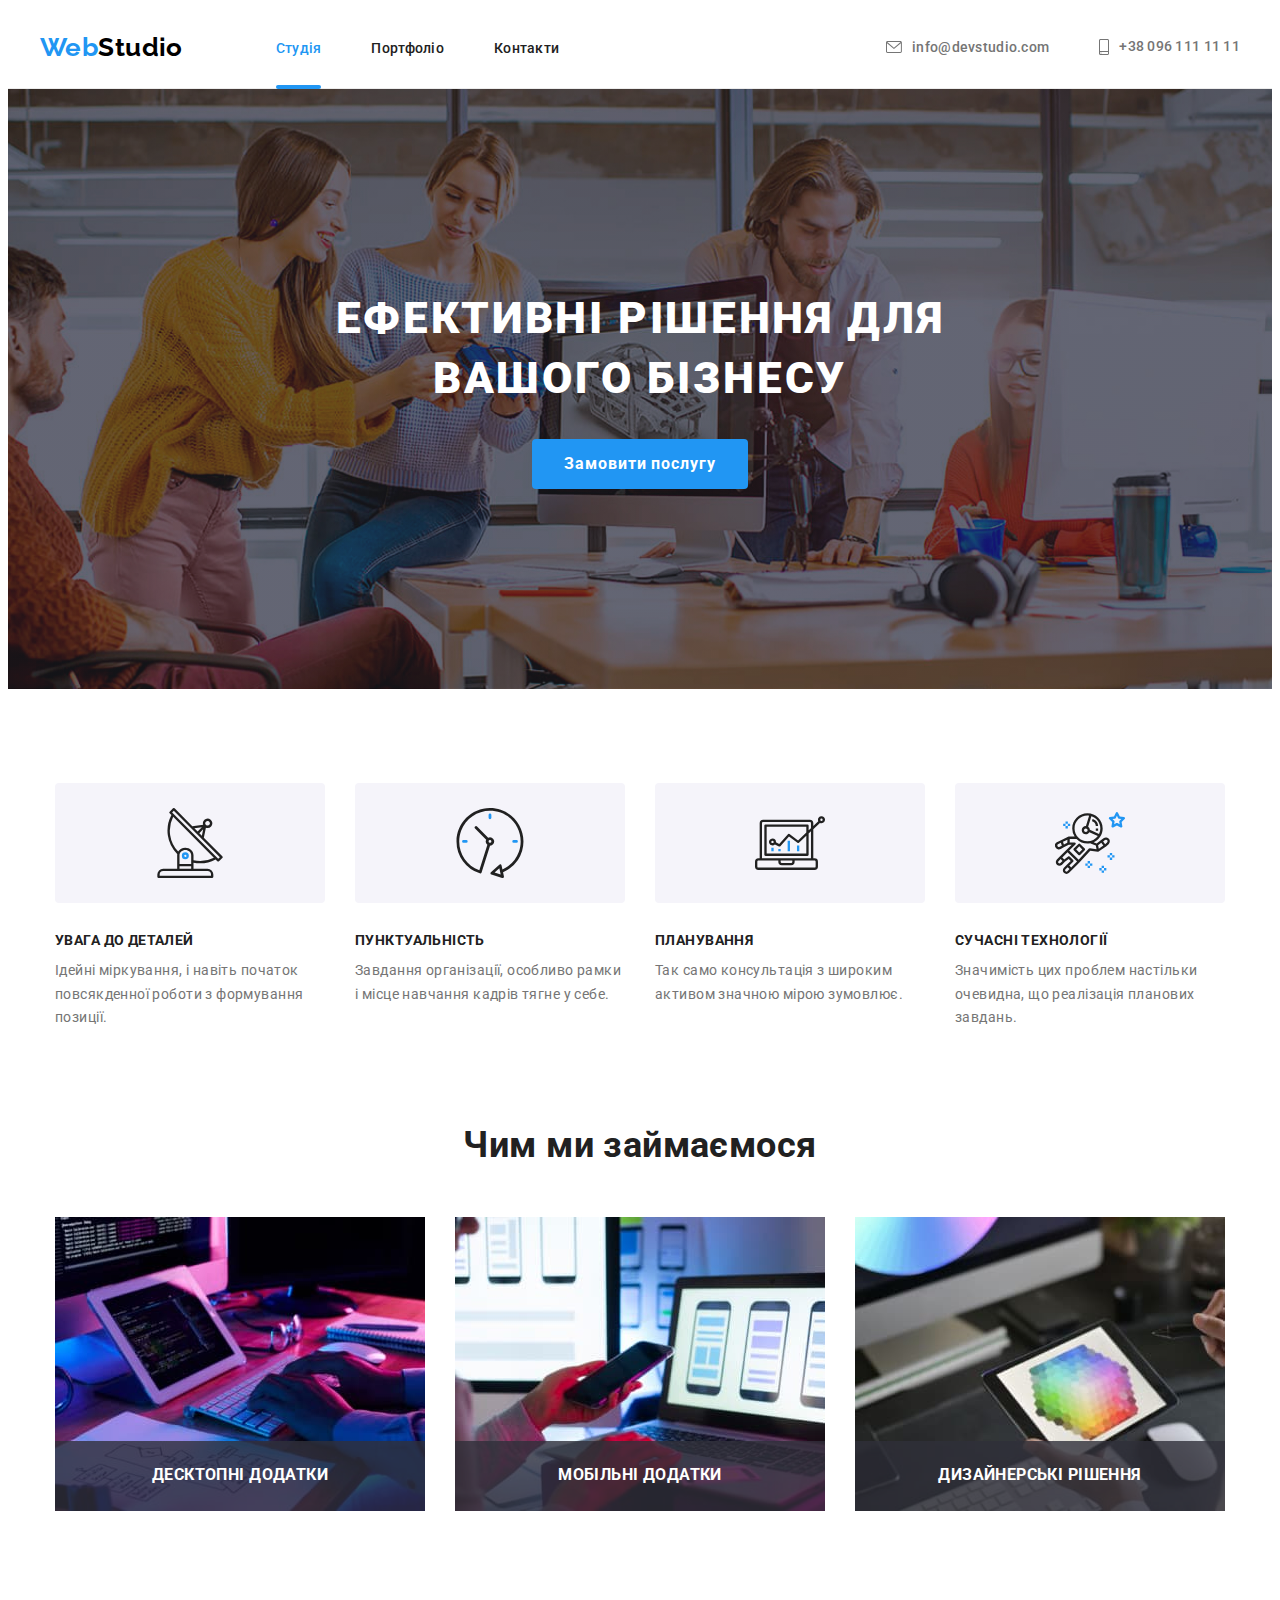
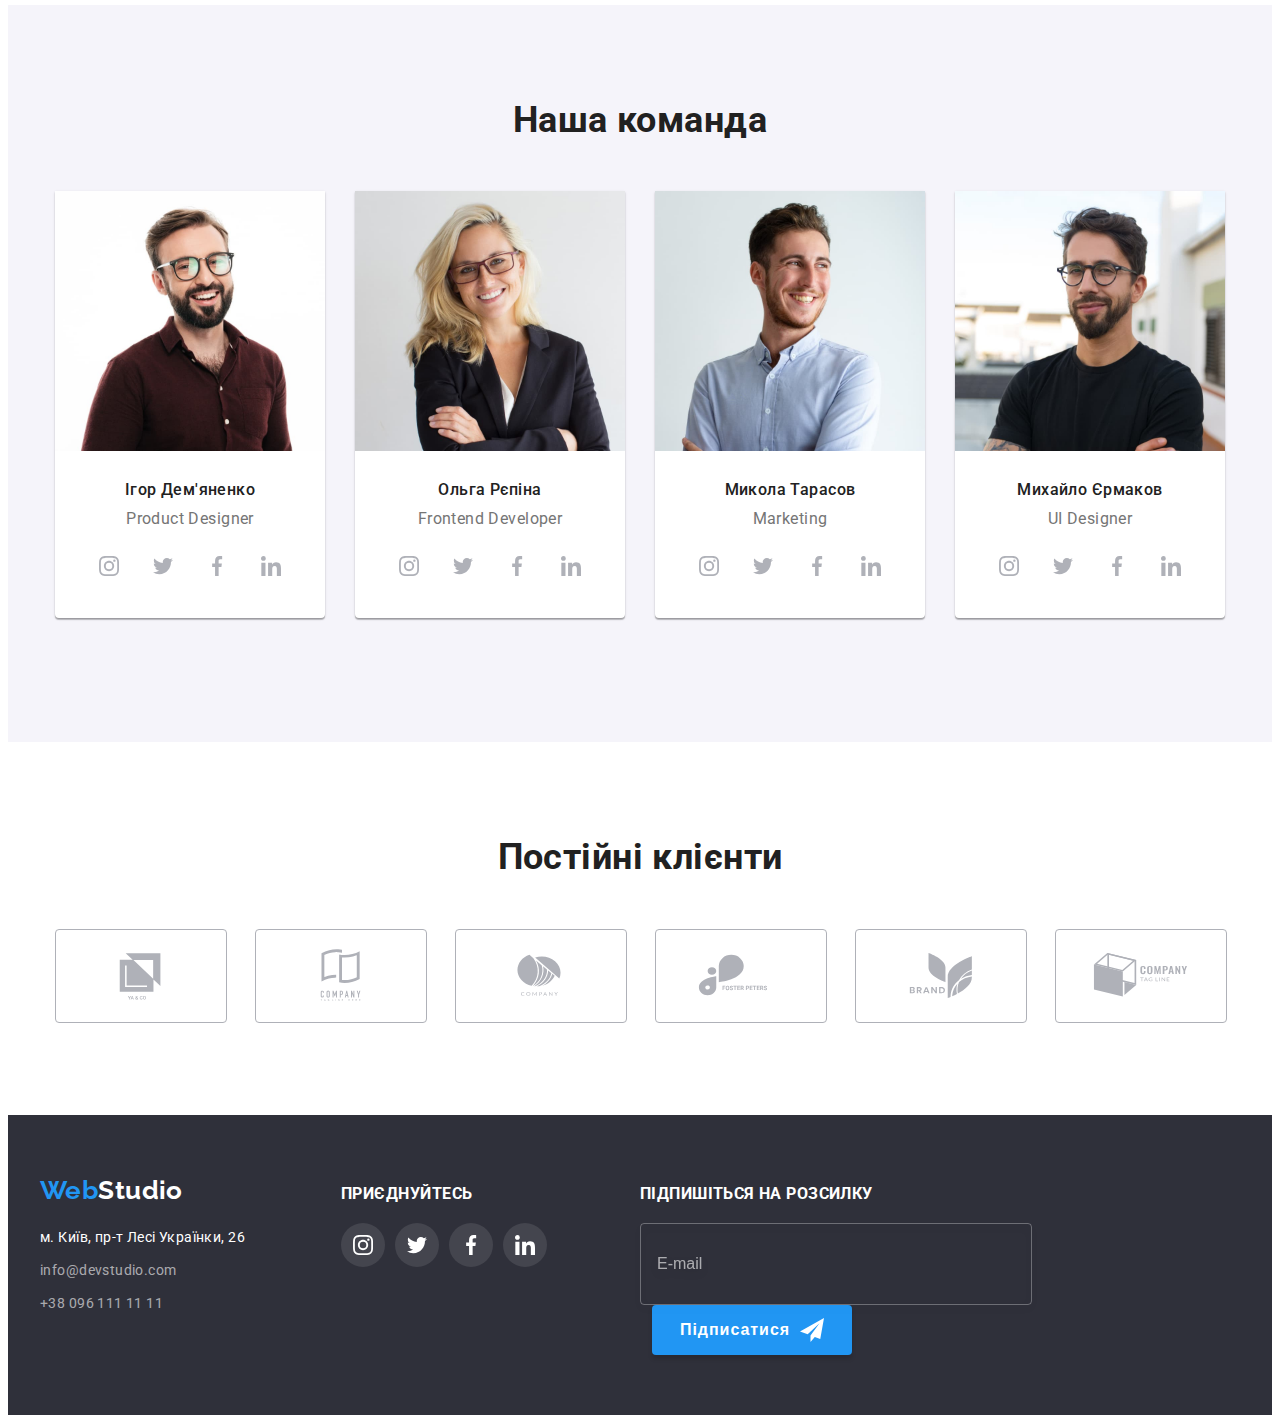
==== commit 8c7662ab: "123" ====
--- a/index.html
+++ b/index.html
@@ -94,19 +94,19 @@
                         <div class="info__box">
                             <h3 class="info__text">Десктопні додатки</h3>
                         </div>
-                        <img width="370" src="./images/comp.jpg" alt="комп'ютер">
+                        <img width="370" srcset="./images/comp.jpg 1x, ./images/comp-x2.jpg 2x" src="./images/comp.jpg" alt="комп'ютер">
                     </li>
                     <li class="info__block">
                         <div class="info__box">
                         <h3 class="info__text">Мобільні додатки</h3>
                         </div>  
-                        <img width="370" src="./images/phone.jpg" alt="телефон">
+                        <img width="370" srcset="./images/phone.jpg 1x, ./images/phone-x2.jpg 2x" src="./images/phone.jpg" alt="телефон">
                     </li>
                     <li class="info__block">
                         <div class="info__box">
                             <h3 class="info__text">Дизайнерські рішення</h3>
                         </div>
-                        <img width="370" src="./images/tablet.jpg" alt="планшет">
+                        <img width="370" srcset="./images/tablet.jpg 1x, ./images/tablet-x2.jpg 2x" src="./images/tablet.jpg" alt="планшет">
                     </li>
                 </ul>
             </div>
@@ -116,7 +116,7 @@
                 <h2 class="tittle team__tittle" >Наша команда</h2>
                 <ul class="ul team__list">
                     <li class="team__block">
-                        <img class="team__image" width="270" src="./images/igor.jpg" alt="Ігор Дем'яненко">
+                        <img class="team__image" width="270" srcset="./images/igor.jpg 1x, ./images/igor-x2.jpg 2x" src="./images/igor.jpg" alt="Ігор Дем'яненко">
                         <h3 class="team__name">Ігор Дем'яненко</h3>
                         <p class="team__position" lang="en">Product Designer</p>
                         <ul class="ul contact">
@@ -139,7 +139,7 @@
                         </ul>
                     </li>
                     <li class="team__block">
-                        <img class="team__image" width="270" src="./images/olga.jpg" alt="Ольга Рєпіна">
+                        <img class="team__image" width="270" srcset="./images/olga.jpg 1x, ./images/olga-x2.jpg 2x" src="./images/olga.jpg" alt="Ольга Рєпіна">
                         <h3 class="team__name">Ольга Рєпіна</h3>
                         <p class="team__position" lang="en">Frontend Developer</p>
                         <ul class="ul contact">
@@ -162,7 +162,7 @@
                         </ul>
                     </li>
                     <li class="team__block">
-                        <img class="team__image" width="270" src="./images/mikola.jpg" alt="Микола Тарасов">
+                        <img class="team__image" width="270" srcset="./images/mikola.jpg 1x, ./images/mikola-x2.jpg 2x" src="./images/mikola.jpg" alt="Микола Тарасов">
                         <h3 class="team__name">Микола Тарасов</h3>
                         <p class="team__position" lang="en">Marketing</p>
                         <ul class="ul contact">
@@ -185,7 +185,7 @@
                         </ul>
                     </li>
                     <li class="team__block">
-                        <img class="team__image" width="270" src="./images/michael.jpg" alt="Михайло Єрмаков">
+                        <img class="team__image" width="270" srcset="./images/michael.jpg 1x, ./images/michael-x2.jpg 2x" src="./images/michael.jpg" alt="Михайло Єрмаков">
                         <h3 class="team__name">Михайло Єрмаков</h3>
                         <p class="team__position" lang="en">UI Designer</p>
                         <ul class="ul contact">
@@ -330,19 +330,21 @@
             <li class="nav-mobile__container"><a class="nav-mobile__link" href="./portfolio.html">Портфоліо</a></li>
             <li><a  class="nav-mobile__link"href="">Контакти</a></li>
         </ul>
-        <ul class="ul nav-mobile__list-contact">
-            <li class="nav-mobile__container"><a class="nav-mobile__link-contact-tel " href="tel:+380961111111">+38 096 111 11 11</a></li>
-            <li><a class="nav-mobile__link-contact-mail" href="mailto:info@devstudio.com">info@devstudio.com</a></li>
-        </ul>
-        <ul class="ul nav-mobile__list-social"> 
-            <li><a class="nav-mobile__link-social" href="https://www.instagram.com/">instagram</a></li>
-            <img src="./images/Line.jpg" alt="лінія проміжку">
-            <li><a class="nav-mobile__link-social" href="https://twitter.com/">twitter</a></li>
-            <img src="./images/Line.jpg" alt="лінія проміжку">
-            <li><a class="nav-mobile__link-social" href="https://www.facebook.com/">facebook</a></li>
-            <img src="./images/Line.jpg" alt="лінія проміжку">
-            <li><a class="nav-mobile__link-social" href="https://www.linkedin.com/">linkedin</a></li> 
-        </ul>
+        <div class="nav-mobile__block">
+            <ul class="ul nav-mobile__list-contact">
+                <li class="nav-mobile__container"><a class="nav-mobile__link-contact-tel " href="tel:+380961111111">+38 096 111 11 11</a></li>
+                <li><a class="nav-mobile__link-contact-mail" href="mailto:info@devstudio.com">info@devstudio.com</a></li>
+            </ul>
+            <ul class="ul nav-mobile__list-social"> 
+                <li><a class="nav-mobile__link-social" href="https://www.instagram.com/">instagram</a></li>
+                <img src="./images/Line.jpg" alt="лінія проміжку">
+                <li><a class="nav-mobile__link-social" href="https://twitter.com/">twitter</a></li>
+                <img src="./images/Line.jpg" alt="лінія проміжку">
+                <li><a class="nav-mobile__link-social" href="https://www.facebook.com/">facebook</a></li>
+                <img src="./images/Line.jpg" alt="лінія проміжку">
+                <li><a class="nav-mobile__link-social" href="https://www.linkedin.com/">linkedin</a></li> 
+            </ul>
+        </div>
     </div>
     <script defer src="js/mobile-menu.js"></script>
     <script src="./js/modal.js"></script>
--- a/css/main.min.css
+++ b/css/main.min.css
@@ -1 +1 @@
-.visually-hidden{position:absolute;width:1px;height:1px;margin:-1px;border:0;padding:0;white-space:nowrap;-webkit-clip-path:inset(100%);clip-path:inset(100%);clip:rect(0 0 0 0);overflow:hidden}h1,h2,h3,p{margin:0;padding:0}:focus{outline:1px solid #2196f3;border-radius:3px}.ul{margin:0;padding:0;list-style:none}img{display:block;max-width:100%;height:auto}body{font-family:"Roboto",sans-serif;color:#212121;background-color:#fff;letter-spacing:.03em;font-size:14px}.container{width:1200px;padding:0 15px;margin:0 auto}@media screen and (max-width: 768px){.container{width:768px}}@media screen and (max-width: 480px){.container{width:480px}}.button{font-family:"Roboto";font-weight:500;font-size:16px;height:38px;cursor:pointer;border-radius:4px;background-color:#f5f4fa;border-style:hidden;-webkit-transition-property:background-color,color,-webkit-box-shadow;transition-property:background-color,color,-webkit-box-shadow;transition-property:background-color,color,box-shadow;transition-property:background-color,color,box-shadow,-webkit-box-shadow;-webkit-transition-duration:250ms;transition-duration:250ms;-webkit-transition-timing-function:cubic-bezier(0.4, 0, 0.2, 1);transition-timing-function:cubic-bezier(0.4, 0, 0.2, 1)}.portfolio__button{gap:8px;display:-webkit-box;display:-ms-flexbox;display:flex;line-height:1.62;margin-bottom:50px}@media(min-width: 481px){.portfolio__button{-webkit-box-pack:center;-ms-flex-pack:center;justify-content:center}}@media(max-width: 480px){.portfolio__button{width:315px;-ms-flex-wrap:wrap;flex-wrap:wrap;margin-bottom:30px}}.portfolio__button .button:hover,.portfolio__button .button:focus{color:#fff;background-color:#2196f3;-webkit-box-shadow:0px 3px 1px rgba(0,0,0,.1),0px 1px 2px rgba(0,0,0,.08),0px 2px 2px rgba(0,0,0,.12);box-shadow:0px 3px 1px rgba(0,0,0,.1),0px 1px 2px rgba(0,0,0,.08),0px 2px 2px rgba(0,0,0,.12)}.portfolio__btn{padding:6px 22px}.hero__button{background-color:#2196f3;color:#fff;font-weight:700;line-height:1.87;width:216px;height:50px;letter-spacing:.06em;-webkit-transition-property:background-color,color,-webkit-box-shadow;transition-property:background-color,color,-webkit-box-shadow;transition-property:background-color,color,box-shadow;transition-property:background-color,color,box-shadow,-webkit-box-shadow;-webkit-transition-duration:250ms;transition-duration:250ms;-webkit-transition-timing-function:cubic-bezier(0.4, 0, 0.2, 1);transition-timing-function:cubic-bezier(0.4, 0, 0.2, 1)}.hero__button:hover,.hero__button:focus{background-color:#f5f4fa;color:#212121;-webkit-box-shadow:0px 3px 1px rgba(0,0,0,.1),0px 1px 2px rgba(0,0,0,.08),0px 2px 2px rgba(0,0,0,.12);box-shadow:0px 3px 1px rgba(0,0,0,.1),0px 1px 2px rgba(0,0,0,.08),0px 2px 2px rgba(0,0,0,.12)}@media(max-width: 768px){section{padding:60px 0;width:100%;width:-webkit-fit-content;width:-moz-fit-content;width:fit-content}}@media(min-width: 768px){section{padding:94px 0}}.nav{-webkit-box-align:center;-ms-flex-align:center;align-items:center;display:-webkit-box;display:-ms-flexbox;display:flex}@media(max-width: 480px){.nav{width:100%;-webkit-box-pack:justify;-ms-flex-pack:justify;justify-content:space-between}}.nav__logo{font-family:"raleway";font-weight:700;font-size:26px;line-height:1.2;text-decoration:none;color:#2196f3}.nav__logo-studio{font-weight:700;font-size:26px;color:#000}.nav__phone-button{width:40px;height:40px;padding:0;border-radius:none;color:#212121;background-color:#fff}.nav__phone-button:focus{color:#2196f3}@media(min-width: 481px){.nav__phone-button{display:none}}.nav__phone-icon{width:100%;height:100%;fill:currentColor}.nav__phone-icon:focus{fill:currentColor}.nav__menu-studio{margin-left:93px;gap:50px;display:-webkit-box;display:-ms-flexbox;display:flex;letter-spacing:.02em}@media(max-width: 480px){.nav__menu-studio{display:none}}.nav__block{position:relative}.nav__link{fill:#757575;letter-spacing:.02em;font-weight:500;text-decoration:none;color:#212121;-webkit-transition:color 250ms cubic-bezier(0.4, 0, 0.2, 1);transition:color 250ms cubic-bezier(0.4, 0, 0.2, 1)}.nav__link:focus,.nav__link:hover{color:#2196f3}.nav__current-page{color:#2196f3}.nav__current-page::after{position:absolute;margin-top:30px;content:"";display:block;width:100%;height:4px;background-color:#2196f3;border-radius:2px}.nav__menu-portfolio{gap:50px;margin-left:93px;display:-webkit-box;display:-ms-flexbox;display:flex;letter-spacing:.02em}@media(max-width: 480px){.nav__menu-portfolio{display:none}}.header-contact{gap:50px;-webkit-box-align:center;-ms-flex-align:center;align-items:center;display:-webkit-box;display:-ms-flexbox;display:flex;letter-spacing:.02em}@media(max-width: 768px){.header-contact{display:block}}@media(max-width: 480px){.header-contact{display:none}}@media(max-width: 768px){.header-contact__block{margin-bottom:10px}}.header-contact__link{display:-webkit-inline-box;display:-ms-inline-flexbox;display:inline-flex;-webkit-box-align:center;-ms-flex-align:center;align-items:center;font-weight:500;line-height:1.14;letter-spacing:.02em;text-decoration:none;color:#757575}@media(max-width: 768px){.header-contact__link{font-size:12px;line-height:1.17}}.header-contact__icon-envelope{fill:currentColor;width:16px;height:12px;margin-right:10px}@media(max-width: 768px){.header-contact__icon-envelope{width:14px;height:10px}}.header-contact__icon-smartphone{fill:currentColor;width:10px;height:16px;margin-right:10px}@media(max-width: 768px){.header-contact__icon-smartphone{width:10px;height:14px}}.subscribe-wrapper{display:block}@media(min-width: 769px){.subscribe-wrapper{margin-left:93px}}.subscribe__tittle{margin-bottom:20px;line-height:1.14;text-transform:uppercase;color:#fff}@media(max-width: 768px){.subscribe__tittle{display:-webkit-box;display:-ms-flexbox;display:flex;-webkit-box-pack:center;-ms-flex-pack:center;justify-content:center}}.subscribe__field{padding:15px 16px;border:1px solid rgba(255,255,255,.3);-webkit-filter:drop-shadow(0px 4px 4px rgba(0, 0, 0, 0.15));filter:drop-shadow(0px 4px 4px rgba(0, 0, 0, 0.15));background-color:rgba(0,0,0,0);border-radius:4px;width:358px;height:50px;font-size:16px;line-height:1.25;color:#fff;-webkit-transition-property:border-color;transition-property:border-color;-webkit-transition-duration:250ms;transition-duration:250ms;-webkit-transition-timing-function:cubic-bezier(0.4, 0, 0.2, 1);transition-timing-function:cubic-bezier(0.4, 0, 0.2, 1)}.subscribe__field:hover,.subscribe__field:focus{border-color:#2196f3}.subscribe__field::-webkit-input-placeholder{color:rgba(255,255,255,.6);font-size:16px;line-height:1.25}.subscribe__field::-moz-placeholder{color:rgba(255,255,255,.6);font-size:16px;line-height:1.25}.subscribe__field:-ms-input-placeholder{color:rgba(255,255,255,.6);font-size:16px;line-height:1.25}.subscribe__field::-ms-input-placeholder{color:rgba(255,255,255,.6);font-size:16px;line-height:1.25}.subscribe__field::placeholder{color:rgba(255,255,255,.6);font-size:16px;line-height:1.25}@media(min-width: 481px)and (max-width: 768px){.subscribe__field{width:450px;display:-webkit-box;display:-ms-flexbox;display:flex;margin:0 auto;margin-bottom:20px}}@media(max-width: 480px){.subscribe__field{width:100%;margin-bottom:20px}}.subscribe__btn{display:-webkit-inline-box;display:-ms-inline-flexbox;display:inline-flex;-webkit-box-pack:center;-ms-flex-pack:center;justify-content:center;-webkit-box-align:center;-ms-flex-align:center;align-items:center;margin-left:12px;padding:10px 28px;font-weight:700;font-size:16px;line-height:1.87;letter-spacing:.06em;color:#fff;background-color:#2196f3;-webkit-box-shadow:0px 4px 4px rgba(0,0,0,.15);box-shadow:0px 4px 4px rgba(0,0,0,.15);border-radius:4px;border-style:hidden;cursor:pointer;-webkit-transition-property:background-color,color;transition-property:background-color,color;-webkit-transition-duration:250ms;transition-duration:250ms;-webkit-transition-timing-function:cubic-bezier(0.4, 0, 0.2, 1);transition-timing-function:cubic-bezier(0.4, 0, 0.2, 1)}.subscribe__btn:hover,.subscribe__btn:focus{color:#212121;background-color:#f5f4fa}@media(max-width: 768px){.subscribe__btn{margin:0 auto;display:-webkit-box;display:-ms-flexbox;display:flex}}.subscribe__icon{width:24px;height:24px;fill:currentColor;margin-left:10px}.modal{position:fixed;-webkit-box-align:center;-ms-flex-align:center;align-items:center;-webkit-box-pack:center;-ms-flex-pack:center;justify-content:center;display:-webkit-box;display:-ms-flexbox;display:flex;width:100%;height:100%;top:0;background:rgba(0,0,0,.2);opacity:1;-webkit-transition-property:visibility,opacity;transition-property:visibility,opacity;-webkit-transition-duration:250ms;transition-duration:250ms;-webkit-transition-timing-function:cubic-bezier(0.4, 0, 0.2, 1);transition-timing-function:cubic-bezier(0.4, 0, 0.2, 1)}.modal.is-hidden{opacity:0;pointer-events:none;visibility:hidden}.modal__window{position:relative;padding:40px;width:528px;background-color:#fff;-webkit-box-shadow:0px 1px 3px rgba(0,0,0,.12),0px 1px 1px rgba(0,0,0,.14),0px 2px 1px rgba(0,0,0,.2);box-shadow:0px 1px 3px rgba(0,0,0,.12),0px 1px 1px rgba(0,0,0,.14),0px 2px 1px rgba(0,0,0,.2);border-radius:4px}@media(max-width: 768px){.modal__window{width:450px}}.modal__close{position:absolute;top:8px;right:8px;width:30px;height:30px}.modal__btn-close{display:-webkit-box;display:-ms-flexbox;display:flex;-webkit-box-pack:center;-ms-flex-pack:center;justify-content:center;-webkit-box-align:center;-ms-flex-align:center;align-items:center;width:100%;height:100%;cursor:pointer;border-radius:50%;background-color:#fff;border:1px solid rgba(0,0,0,.1);color:#000;-webkit-transition-property:color;transition-property:color;-webkit-transition-duration:250ms;transition-duration:250ms;-webkit-transition-timing-function:cubic-bezier(0.4, 0, 0.2, 1);transition-timing-function:cubic-bezier(0.4, 0, 0.2, 1)}.modal__btn-close:hover,.modal__btn-close:focus{color:#2196f3}.modal__icon-close{width:11px;height:11px;fill:currentColor}.modal__tittle{margin-bottom:12px;font-size:20px;line-height:1.15;text-align:center;letter-spacing:.03em}.modal__field{position:relative;display:-webkit-box;display:-ms-flexbox;display:flex;-webkit-box-orient:vertical;-webkit-box-direction:normal;-ms-flex-direction:column;flex-direction:column;width:100%;margin:0 auto;margin-bottom:10px}.modal__textaria{margin-bottom:20px}.modal__label{color:#757575;font-size:12px;line-height:1.16;letter-spacing:.01em;margin-bottom:4px}.modal__input{width:100%;height:40px;padding:12px 42px;border:1px solid rgba(33,33,33,.2);border-radius:4px;-webkit-transition-property:border-color;transition-property:border-color;-webkit-transition-duration:250ms;transition-duration:250ms;-webkit-transition-timing-function:cubic-bezier(0.4, 0, 0.2, 1);transition-timing-function:cubic-bezier(0.4, 0, 0.2, 1)}.modal__input:focus{border-color:#2196f3}.modal__icon{top:29px;left:12px;position:absolute;width:18px;height:18px;fill:#000;-webkit-transition-property:fill;transition-property:fill;-webkit-transition-duration:250ms;transition-duration:250ms;-webkit-transition-timing-function:cubic-bezier(0.4, 0, 0.2, 1);transition-timing-function:cubic-bezier(0.4, 0, 0.2, 1)}.modal__input:focus+.modal__icon{fill:#2196f3}.modal__comment{resize:none;border:1px solid rgba(33,33,33,.2);border-radius:4px;width:100%;height:120px;padding:12px 16px}.modal__comment:focus{border-color:#2196f3}.modal__comment::-webkit-input-placeholder{font-size:12px;line-height:1.16;letter-spacing:.01em;color:rgba(117,117,117,.5)}.modal__comment::-moz-placeholder{font-size:12px;line-height:1.16;letter-spacing:.01em;color:rgba(117,117,117,.5)}.modal__comment:-ms-input-placeholder{font-size:12px;line-height:1.16;letter-spacing:.01em;color:rgba(117,117,117,.5)}.modal__comment::-ms-input-placeholder{font-size:12px;line-height:1.16;letter-spacing:.01em;color:rgba(117,117,117,.5)}.modal__comment::placeholder{font-size:12px;line-height:1.16;letter-spacing:.01em;color:rgba(117,117,117,.5)}.modal__sending{gap:4px;-webkit-box-align:center;-ms-flex-align:center;align-items:center;line-height:1.71;text-align:center;-webkit-box-pack:center;-ms-flex-pack:center;justify-content:center;display:-webkit-box;display:-ms-flexbox;display:flex;margin-bottom:30px;color:#757575}@media(max-width: 768px){.modal__sending{font-size:12px;line-height:1.17}}.modal__checkbox{-webkit-appearance:none;-moz-appearance:none;appearance:none;display:none;position:absolute}.modal__icon-check{display:inline-block;width:16px;height:15px;border:2px solid;border-radius:2px;border-color:#000}.modal__checkbox:checked+.modal__icon-check{background-color:#2196f3;background-image:url(../images/icon-check.svg);background-size:contain;background-origin:border-box;border-color:#2196f3}.modal__link{color:#2196f3;-webkit-text-decoration-line:underline;text-decoration-line:underline}.modal__btn-sending{margin:0 auto;display:block;background-color:#2196f3;color:#fff;font-size:16px;font-weight:700;line-height:1.87;letter-spacing:.06em;-webkit-box-shadow:0px 4px 4px rgba(0,0,0,.15);box-shadow:0px 4px 4px rgba(0,0,0,.15);border-radius:4px;padding:10px 52px;border-style:none;cursor:pointer;-webkit-transition-property:background-color,color;transition-property:background-color,color;-webkit-transition-duration:250ms;transition-duration:250ms;-webkit-transition-timing-function:cubic-bezier(0.4, 0, 0.2, 1);transition-timing-function:cubic-bezier(0.4, 0, 0.2, 1)}.modal__btn-sending:hover,.modal__btn-sending:focus{color:#212121;background-color:#f5f4fa}@media(min-width: 481px){.join-wrapper{margin-left:165px}}@media(min-width: 769px){.join-wrapper{margin-left:70px}}.join__tittle{letter-spacing:.03em;line-height:1.14;margin-bottom:20px;color:#fff;text-transform:uppercase}@media(max-width: 768px){.join__tittle{display:-webkit-box;display:-ms-flexbox;display:flex;-webkit-box-pack:center;-ms-flex-pack:center;justify-content:center}}@media(max-width: 480px){.join__tittle{margin-top:60px}}.join__social-list{display:-webkit-box;display:-ms-flexbox;display:flex;gap:10px}@media(max-width: 480px){.join__social-list{-webkit-box-pack:center;-ms-flex-pack:center;justify-content:center;margin-bottom:60px}}.join__social-container{width:44px;height:44px}.join__link{width:100%;height:100%;display:-webkit-box;display:-ms-flexbox;display:flex;-webkit-box-align:center;-ms-flex-align:center;align-items:center;-webkit-box-pack:center;-ms-flex-pack:center;justify-content:center;border-radius:50%;background-color:rgba(255,255,255,.1);-webkit-transition:background-color 250ms cubic-bezier(0.4, 0, 0.2, 1);transition:background-color 250ms cubic-bezier(0.4, 0, 0.2, 1)}.join__link:hover,.join__link:focus{background-color:#2196f3}.join__icon{width:20px;height:20px;fill:#fff}.nav-mobile{position:fixed;top:0;left:0;width:100%;height:100%;padding:48px 0 48px 40px;background-color:#fff;-webkit-transform:translateX(100%);transform:translateX(100%);-webkit-transition:-webkit-transform 250ms ease-in-out;transition:-webkit-transform 250ms ease-in-out;transition:transform 250ms ease-in-out;transition:transform 250ms ease-in-out, -webkit-transform 250ms ease-in-out}@media(min-width: 481px){.nav-mobile{display:none}}.nav-mobile.is-open{-webkit-transform:translateX(0);transform:translateX(0)}.nav-mobile__btn{position:absolute;right:0;top:0;margin-top:10px;margin-right:15px;width:40px;height:40px;border:none;border-radius:0;background-color:#fff;color:#212121;-webkit-transition-property:background-color,color,-webkit-box-shadow;transition-property:background-color,color,-webkit-box-shadow;transition-property:background-color,color,box-shadow;transition-property:background-color,color,box-shadow,-webkit-box-shadow;-webkit-transition-duration:250ms;transition-duration:250ms;-webkit-transition-timing-function:cubic-bezier(0.4, 0, 0.2, 1);transition-timing-function:cubic-bezier(0.4, 0, 0.2, 1)}.nav-mobile__btn:hover,.nav-mobile__btn:focus{color:#2196f3;outline:0}.nav-mobile__icon{width:18px;height:18px;fill:currentColor}.nav-mobile__list{margin-bottom:306px}.nav-mobile__container{margin-bottom:36px}.nav-mobile__link{font-weight:500;font-size:40px;line-height:1.2;text-decoration:none;letter-spacing:.02em;color:#212121;-webkit-transition-property:background-color,color,-webkit-box-shadow;transition-property:background-color,color,-webkit-box-shadow;transition-property:background-color,color,box-shadow;transition-property:background-color,color,box-shadow,-webkit-box-shadow;-webkit-transition-duration:250ms;transition-duration:250ms;-webkit-transition-timing-function:cubic-bezier(0.4, 0, 0.2, 1);transition-timing-function:cubic-bezier(0.4, 0, 0.2, 1)}.nav-mobile__link:hover,.nav-mobile__link:focus{color:#2196f3}.nav-mobile__link-contact-tel{font-weight:500;font-size:34px;line-height:1.1;text-decoration:none;letter-spacing:.02em;color:#2196f3}.nav-mobile__link-contact-mail{font-weight:500;font-size:24px;line-height:1.17;text-decoration:none;letter-spacing:.02em;color:#757575}.nav-mobile__list-social{margin-top:64px;display:-webkit-box;display:-ms-flexbox;display:flex;gap:10px}.nav-mobile__line{width:22px;height:1px}.nav-mobile__link-social{text-decoration:none;font-weight:500;font-size:18px;line-height:1.2;color:#2196f3}.header{padding-top:24px;padding-bottom:24px;border-bottom:solid #ececec;background-color:#fff}@media(min-width: 481px)and (max-width: 768px){.header{width:-webkit-fit-content;width:-moz-fit-content;width:fit-content;padding:21px 0}}@media(max-width: 480px){.header{padding:10px 0}}.header__container{-webkit-box-pack:justify;-ms-flex-pack:justify;justify-content:space-between;display:-webkit-box;display:-ms-flexbox;display:flex}.hero{background-image:-webkit-gradient(linear, left top, right top, from(rgba(47, 48, 58, 0.4)), to(rgba(47, 48, 58, 0.4))),url(../images/background-image.jpg);background-image:linear-gradient(to right, rgba(47, 48, 58, 0.4), rgba(47, 48, 58, 0.4)),url(../images/background-image.jpg);max-width:1600px;margin:0 auto;background-size:cover;padding:118px 0;text-align:center;background-position:center;padding:200px 0}@media(max-width: 768px){.hero{padding:118px 0;background-image:-webkit-gradient(linear, left top, right top, from(rgba(47, 48, 58, 0.4)), to(rgba(47, 48, 58, 0.4))),url(../images/background-image-tablet.jpg);background-image:linear-gradient(to right, rgba(47, 48, 58, 0.4), rgba(47, 48, 58, 0.4)),url(../images/background-image-tablet.jpg)}}@media(max-width: 480px){.hero{background-image:-webkit-gradient(linear, left top, right top, from(rgba(47, 48, 58, 0.4)), to(rgba(47, 48, 58, 0.4))),url(../images/background-image-phone.jpg);background-image:linear-gradient(to right, rgba(47, 48, 58, 0.4), rgba(47, 48, 58, 0.4)),url(../images/background-image-phone.jpg)}}@media(min-device-pixel-ratio: 2),(-webkit-min-device-pixel-ratio: 2),(min-resolution: 192dpi),(min-resolution: 2dppx){.hero{background-image:-webkit-gradient(linear, left top, right top, from(rgba(47, 48, 58, 0.4)), to(rgba(47, 48, 58, 0.4))),url(../images/background-image.jpg);background-image:linear-gradient(to right, rgba(47, 48, 58, 0.4), rgba(47, 48, 58, 0.4)),url(../images/background-image.jpg)}}.hero__tittle{margin:0 auto;width:360px;margin-bottom:30px;text-transform:uppercase;font-weight:900;font-size:26px;line-height:1.62;letter-spacing:.06em;color:#fff}@media(min-width: 768px){.hero__tittle{font-size:44px;line-height:1.36;width:696px}}.description{padding-bottom:0}@media(min-width: 481px)and (max-width: 768px){.description__list{-webkit-columns:2;-moz-columns:2;columns:2;padding-bottom:30px}}@media(min-width: 769px){.description__list{display:-webkit-box;display:-ms-flexbox;display:flex;-webkit-box-pack:center;-ms-flex-pack:center;justify-content:center;gap:30px;display:flex}}@media(min-width: 769px){.description__block{width:270px}}@media(max-width: 768px){.description__block{margin-bottom:30px}}.description__image{display:-webkit-box;display:-ms-flexbox;display:flex;-webkit-box-pack:center;-ms-flex-pack:center;justify-content:center;-webkit-box-align:center;-ms-flex-align:center;align-items:center;margin-bottom:30px;width:100%;height:120px;border-radius:4px;background-color:#f5f4fa}.description__icon{width:70px;height:70px}.description__title{margin-bottom:10px;font-size:14px;text-transform:uppercase;line-height:1.14}@media(max-width: 480px){.description__title{text-align:center}}.description__text{line-height:1.71;color:#757575}@media(max-width: 768px){.info{display:none}}.info__tittle{margin-bottom:50px}.tittle{text-align:center;font-size:36px;line-height:1.17}@media(max-width: 480px){.tittle{font-size:28px}}.info__list{display:-webkit-box;display:-ms-flexbox;display:flex;-webkit-box-pack:center;-ms-flex-pack:center;justify-content:center;gap:30px}.info__block{display:block;position:relative}.info__box{display:-webkit-box;display:-ms-flexbox;display:flex;-webkit-box-pack:center;-ms-flex-pack:center;justify-content:center;-webkit-box-align:center;-ms-flex-align:center;align-items:center;position:absolute;margin-top:224px;width:370px;height:70px;background-color:rgba(47,48,58,.8)}.info__text{text-transform:uppercase;line-height:1.14;color:#fff}.team{background-color:#f5f4fa}@media(max-width: 768px){.team{width:-webkit-fit-content;width:-moz-fit-content;width:fit-content}}.team__tittle{margin-bottom:50px}@media(max-width: 768px){.team__tittle{margin-bottom:30px}}@media(min-width: 481px)and (max-width: 768px){.team__list{display:-webkit-box;display:-ms-flexbox;display:flex;-ms-flex-wrap:wrap;flex-wrap:wrap;gap:30px}}@media(min-width: 769px){.team__list{-webkit-box-pack:center;-ms-flex-pack:center;justify-content:center;display:-webkit-box;display:-ms-flexbox;display:flex;gap:30px}}.team__block{width:270px;padding-bottom:30px;-webkit-box-shadow:0px 1px 3px rgba(0,0,0,.12),0px 1px 1px rgba(0,0,0,.14),0px 2px 1px rgba(0,0,0,.2);box-shadow:0px 1px 3px rgba(0,0,0,.12),0px 1px 1px rgba(0,0,0,.14),0px 2px 1px rgba(0,0,0,.2);border-radius:0px 0px 4px 4px;background-color:#fff}@media(min-width: 769px){.team__block{margin-bottom:30px}}@media(min-width: 481px)and (max-width: 769px){.team__block{width:354px}}@media(max-width: 480px){.team__block{width:450px;margin-bottom:30px}}.team__image{display:block}@media(max-width: 768px){.team__image{width:100%}}.team__name{margin-top:30px;text-align:center;font-weight:500;font-size:16px;line-height:1.18}.team__position{margin-bottom:16px;margin-top:10px;text-align:center;font-size:16px;line-height:1.18;color:#757575}.contact{gap:10px;-webkit-box-pack:center;-ms-flex-pack:center;justify-content:center;display:-webkit-box;display:-ms-flexbox;display:flex}.contact__block{width:44px;height:44px}.contact__link{-webkit-box-pack:center;-ms-flex-pack:center;justify-content:center;display:-webkit-box;display:-ms-flexbox;display:flex;-webkit-box-align:center;-ms-flex-align:center;align-items:center;width:100%;height:100%;border-radius:50%;color:#afb1b8;background-color:#fff;-webkit-transition-property:background-color,color;transition-property:background-color,color;-webkit-transition-duration:250ms;transition-duration:250ms;-webkit-transition-timing-function:cubic-bezier(0.4, 0, 0.2, 1);transition-timing-function:cubic-bezier(0.4, 0, 0.2, 1)}.contact__link:hover,.contact__link:focus{background-color:#2196f3;color:#fff}.contact__icon{fill:currentColor;width:20px;height:20px}@media(min-width: 481px){.portfolio__list{-ms-flex-preferred-size:calc((100% - 60px)/2);flex-basis:calc((100% - 60px)/2);display:-webkit-box;display:-ms-flexbox;display:flex;-ms-flex-wrap:wrap;flex-wrap:wrap;gap:30px}}@media(min-width: 769px){.portfolio__list{-ms-flex-preferred-size:calc((100% - 60px)/3);flex-basis:calc((100% - 60px)/3);-webkit-box-pack:center;-ms-flex-pack:center;justify-content:center;display:-webkit-box;display:-ms-flexbox;display:flex;-ms-flex-wrap:wrap;flex-wrap:wrap;gap:30px}}.overlay{overflow:hidden;position:relative}.portfolio__block{-webkit-transition:-webkit-box-shadow 250ms cubic-bezier(0.4, 0, 0.2, 1);transition:-webkit-box-shadow 250ms cubic-bezier(0.4, 0, 0.2, 1);transition:box-shadow 250ms cubic-bezier(0.4, 0, 0.2, 1);transition:box-shadow 250ms cubic-bezier(0.4, 0, 0.2, 1), -webkit-box-shadow 250ms cubic-bezier(0.4, 0, 0.2, 1)}.portfolio__block:hover{-webkit-box-shadow:0px 1px 1px rgba(0,0,0,.12),0px 4px 4px rgba(0,0,0,.06),1px 4px 6px rgba(0,0,0,.16);box-shadow:0px 1px 1px rgba(0,0,0,.12),0px 4px 4px rgba(0,0,0,.06),1px 4px 6px rgba(0,0,0,.16)}@media(max-width: 480px){.portfolio__block{width:450px}}@media(max-width: 480px){.indent-block{margin-bottom:30px}}.overlay__block{position:absolute;padding:63px 24px;width:100%;height:100%;-webkit-transform:translateY(101%);transform:translateY(101%);-webkit-transition-property:-webkit-transform;transition-property:-webkit-transform;transition-property:transform;transition-property:transform, -webkit-transform;-webkit-transition-duration:250ms;transition-duration:250ms;-webkit-transition-timing-function:cubic-bezier(0.4, 0, 0.2, 1);transition-timing-function:cubic-bezier(0.4, 0, 0.2, 1);background:rgba(33,150,243,.9)}.portfolio__block:hover .overlay__block{-webkit-transform:translateY(0);transform:translateY(0)}.overlay__text{color:#fff;font-weight:400;font-size:18px;line-height:1.55}@media(max-width: 768px){.portfolio__img{width:354px}}@media(max-width: 480px){.portfolio__img{width:450px}}.portfolio__content-list{padding:24px 20px;width:370px;height:110px;border-bottom:1px solid #eee;border-left:1px solid #eee;border-right:1px solid #eee;background-color:#fff}@media(max-width: 768px){.portfolio__content-list{width:354px}}@media(max-width: 480px){.portfolio__content-list{width:450px}}.portfolio__title{margin-bottom:4px;font-size:18px;line-height:2;letter-spacing:.06em}.portfolio__text{font-size:16px;line-height:1.88;color:#757575}.client__tittle{margin-bottom:50px}@media(max-width: 768px){.client__tittle{margin-bottom:30px}}.client__list{display:-webkit-box;display:-ms-flexbox;display:flex;-ms-flex-wrap:wrap;flex-wrap:wrap;gap:30px}@media(min-width: 481px){.client__list{display:-webkit-box;display:-ms-flexbox;display:flex;-webkit-box-pack:center;-ms-flex-pack:center;justify-content:center}}.client__block{width:170px;height:92px}@media(max-width: 768px){.client__block{width:226px}}@media(max-width: 480px){.client__block{width:210px}}.client__link{width:100%;height:100%;display:-webkit-box;display:-ms-flexbox;display:flex;-webkit-box-pack:center;-ms-flex-pack:center;justify-content:center;-webkit-box-align:center;-ms-flex-align:center;align-items:center;color:#afb1b8;border:1px solid #afb1b8;border-radius:4px;-webkit-transition-property:border-color,color;transition-property:border-color,color;-webkit-transition-duration:250ms;transition-duration:250ms;-webkit-transition-timing-function:cubic-bezier(0.4, 0, 0.2, 1);transition-timing-function:cubic-bezier(0.4, 0, 0.2, 1)}.client__link:hover,.client__link:focus{border-color:#2196f3;color:#2196f3}.client__logo{fill:currentColor;width:106px;height:60px}.footer{padding-top:60px;padding-bottom:60px;background-color:#2f303a}@media(max-width: 768px){.footer{width:-webkit-fit-content;width:-moz-fit-content;width:fit-content}}@media(min-width: 769px){.footer__container{display:-webkit-box;display:-ms-flexbox;display:flex;-webkit-box-align:baseline;-ms-flex-align:baseline;align-items:baseline}}@media(min-width: 481px){.tablet-wraper{display:-webkit-box;display:-ms-flexbox;display:flex;-webkit-box-align:baseline;-ms-flex-align:baseline;align-items:baseline}}.address-wrapper{min-width:231px}@media(min-width: 481px)and (max-width: 768px){.address-wrapper{margin-left:78px;margin-bottom:60px}}.footer__list-container{margin-top:20px}@media(max-width: 480px){.footer__list-container{margin-top:28px}}.footer__contact-list{letter-spacing:.02em}.footer__contact-link{letter-spacing:.03em;font-weight:400;line-height:1.71;text-decoration:none;color:rgba(255,255,255,.6)}@media(max-width: 768px){.footer__contact-link{display:-webkit-box;display:-ms-flexbox;display:flex;-webkit-box-pack:center;-ms-flex-pack:center;justify-content:center}}.footer__logo{font-family:"raleway";font-weight:700;font-size:26px;line-height:1.2;text-decoration:none;color:#2196f3}@media(max-width: 768px){.footer__logo{display:-webkit-box;display:-ms-flexbox;display:flex;-webkit-box-pack:center;-ms-flex-pack:center;justify-content:center}}.footer__studio-logo{color:#fff}.address-info{margin-bottom:9px;line-height:1.71;font-style:normal;color:#fff}@media(max-width: 768px){.address-info{display:-webkit-box;display:-ms-flexbox;display:flex;-webkit-box-pack:center;-ms-flex-pack:center;justify-content:center}}@media(max-width: 480px){.address-info{margin-bottom:12px}}.footer__tel{margin-top:9px}@media(max-width: 768px){.footer__tel{display:-webkit-box;display:-ms-flexbox;display:flex;-webkit-box-pack:center;-ms-flex-pack:center;justify-content:center}}@media(max-width: 480px){.footer__tel{margin-top:12px}}/*# sourceMappingURL=main.min.css.map */+.visually-hidden{position:absolute;width:1px;height:1px;margin:-1px;border:0;padding:0;white-space:nowrap;-webkit-clip-path:inset(100%);clip-path:inset(100%);clip:rect(0 0 0 0);overflow:hidden}h1,h2,h3,p{margin:0;padding:0}:focus{outline:1px solid #2196f3;border-radius:3px}.ul{margin:0;padding:0;list-style:none}img{display:block;max-width:100%;height:auto}body{font-family:"Roboto",sans-serif;color:#212121;background-color:#fff;letter-spacing:.03em;font-size:14px}.container{padding:0 15px;margin:0 auto}@media screen and (min-width: 769px){.container{width:1200px}}@media screen and (max-width: 768px){.container{width:768px}}@media screen and (max-width: 480px){.container{width:480px}}.button{font-family:"Roboto";font-weight:500;font-size:16px;height:38px;cursor:pointer;border-radius:4px;background-color:#f5f4fa;border-style:hidden;-webkit-transition-property:background-color,color,-webkit-box-shadow;transition-property:background-color,color,-webkit-box-shadow;transition-property:background-color,color,box-shadow;transition-property:background-color,color,box-shadow,-webkit-box-shadow;-webkit-transition-duration:250ms;transition-duration:250ms;-webkit-transition-timing-function:cubic-bezier(0.4, 0, 0.2, 1);transition-timing-function:cubic-bezier(0.4, 0, 0.2, 1)}.portfolio__button{gap:8px;display:-webkit-box;display:-ms-flexbox;display:flex;line-height:1.62;margin-bottom:50px}@media(min-width: 481px){.portfolio__button{-webkit-box-pack:center;-ms-flex-pack:center;justify-content:center}}@media(max-width: 480px){.portfolio__button{width:315px;-ms-flex-wrap:wrap;flex-wrap:wrap;margin-bottom:30px}}.portfolio__button .button:hover,.portfolio__button .button:focus{color:#fff;background-color:#2196f3;-webkit-box-shadow:0px 3px 1px rgba(0,0,0,.1),0px 1px 2px rgba(0,0,0,.08),0px 2px 2px rgba(0,0,0,.12);box-shadow:0px 3px 1px rgba(0,0,0,.1),0px 1px 2px rgba(0,0,0,.08),0px 2px 2px rgba(0,0,0,.12)}.portfolio__btn{padding:6px 22px}.hero__button{background-color:#2196f3;color:#fff;font-weight:700;line-height:1.87;width:216px;height:50px;letter-spacing:.06em;-webkit-transition-property:background-color,color,-webkit-box-shadow;transition-property:background-color,color,-webkit-box-shadow;transition-property:background-color,color,box-shadow;transition-property:background-color,color,box-shadow,-webkit-box-shadow;-webkit-transition-duration:250ms;transition-duration:250ms;-webkit-transition-timing-function:cubic-bezier(0.4, 0, 0.2, 1);transition-timing-function:cubic-bezier(0.4, 0, 0.2, 1)}.hero__button:hover,.hero__button:focus{background-color:#f5f4fa;color:#212121;-webkit-box-shadow:0px 3px 1px rgba(0,0,0,.1),0px 1px 2px rgba(0,0,0,.08),0px 2px 2px rgba(0,0,0,.12);box-shadow:0px 3px 1px rgba(0,0,0,.1),0px 1px 2px rgba(0,0,0,.08),0px 2px 2px rgba(0,0,0,.12)}@media(max-width: 768px){section{padding:60px 0;width:100%;width:-webkit-fit-content;width:-moz-fit-content;width:fit-content}}@media(min-width: 769px){section{padding:94px 0}}.nav{-webkit-box-align:center;-ms-flex-align:center;align-items:center;display:-webkit-box;display:-ms-flexbox;display:flex}@media(max-width: 480px){.nav{width:100%;-webkit-box-pack:justify;-ms-flex-pack:justify;justify-content:space-between}}.nav__logo{font-family:"raleway";font-weight:700;font-size:26px;line-height:1.2;text-decoration:none;color:#2196f3}.nav__logo-studio{font-weight:700;font-size:26px;color:#000}.nav__phone-button{width:40px;height:40px;padding:0;border-radius:none;color:#212121;background-color:#fff}.nav__phone-button:focus{color:#2196f3}@media(min-width: 481px){.nav__phone-button{display:none}}.nav__phone-icon{width:100%;height:100%;fill:currentColor}.nav__phone-icon:focus{fill:currentColor}.nav__menu-studio{margin-left:93px;gap:50px;display:-webkit-box;display:-ms-flexbox;display:flex;letter-spacing:.02em}@media(max-width: 480px){.nav__menu-studio{display:none}}.nav__block{position:relative}.nav__link{display:block;position:relative;padding:32px 0;fill:#757575;letter-spacing:.02em;font-weight:500;text-decoration:none;color:#212121;-webkit-transition:color 250ms cubic-bezier(0.4, 0, 0.2, 1);transition:color 250ms cubic-bezier(0.4, 0, 0.2, 1)}.nav__link:focus,.nav__link:hover{color:#2196f3}.nav__current-page{color:#2196f3}.nav__current-page::after{position:absolute;margin-top:28px;content:"";display:block;bottom:-1px;width:100%;height:4px;background-color:#2196f3;border-radius:2px}.nav__menu-portfolio{gap:50px;margin-left:93px;display:-webkit-box;display:-ms-flexbox;display:flex;letter-spacing:.02em}@media(max-width: 480px){.nav__menu-portfolio{display:none}}.header-contact{gap:50px;-webkit-box-align:center;-ms-flex-align:center;align-items:center;display:-webkit-box;display:-ms-flexbox;display:flex;letter-spacing:.02em}@media(max-width: 768px){.header-contact{display:block;margin-top:21px}}@media(max-width: 480px){.header-contact{display:none}}@media(max-width: 768px){.header-contact__block{margin-bottom:10px}}.header-contact__link{display:-webkit-inline-box;display:-ms-inline-flexbox;display:inline-flex;-webkit-box-align:center;-ms-flex-align:center;align-items:center;padding:0;font-weight:500;line-height:1.14;letter-spacing:.02em;text-decoration:none;color:#757575}@media(max-width: 768px){.header-contact__link{font-size:12px;line-height:1.17}}.header-contact__icon-envelope{fill:currentColor;width:16px;height:12px;margin-right:10px}@media(max-width: 768px){.header-contact__icon-envelope{width:14px;height:10px}}.header-contact__icon-smartphone{fill:currentColor;width:10px;height:16px;margin-right:10px}@media(max-width: 768px){.header-contact__icon-smartphone{width:10px;height:14px}}.subscribe-wrapper{display:block}@media(min-width: 769px){.subscribe-wrapper{margin-left:93px}}.subscribe__tittle{margin-bottom:20px;line-height:1.14;text-transform:uppercase;color:#fff}@media(max-width: 768px){.subscribe__tittle{display:-webkit-box;display:-ms-flexbox;display:flex;-webkit-box-pack:center;-ms-flex-pack:center;justify-content:center}}.subscribe__field{padding:15px 16px;border:1px solid rgba(255,255,255,.3);-webkit-filter:drop-shadow(0px 4px 4px rgba(0, 0, 0, 0.15));filter:drop-shadow(0px 4px 4px rgba(0, 0, 0, 0.15));background-color:rgba(0,0,0,0);border-radius:4px;width:358px;height:50px;font-size:16px;line-height:1.25;color:#fff;-webkit-transition-property:border-color;transition-property:border-color;-webkit-transition-duration:250ms;transition-duration:250ms;-webkit-transition-timing-function:cubic-bezier(0.4, 0, 0.2, 1);transition-timing-function:cubic-bezier(0.4, 0, 0.2, 1)}.subscribe__field:hover,.subscribe__field:focus{border-color:#2196f3}.subscribe__field::-webkit-input-placeholder{color:rgba(255,255,255,.6);font-size:16px;line-height:1.25}.subscribe__field::-moz-placeholder{color:rgba(255,255,255,.6);font-size:16px;line-height:1.25}.subscribe__field:-ms-input-placeholder{color:rgba(255,255,255,.6);font-size:16px;line-height:1.25}.subscribe__field::-ms-input-placeholder{color:rgba(255,255,255,.6);font-size:16px;line-height:1.25}.subscribe__field::placeholder{color:rgba(255,255,255,.6);font-size:16px;line-height:1.25}@media(min-width: 481px)and (max-width: 768px){.subscribe__field{width:450px;display:-webkit-box;display:-ms-flexbox;display:flex;margin:0 auto;margin-bottom:20px}}@media(max-width: 480px){.subscribe__field{width:100%;margin-bottom:20px}}.subscribe__btn{display:-webkit-inline-box;display:-ms-inline-flexbox;display:inline-flex;-webkit-box-pack:center;-ms-flex-pack:center;justify-content:center;-webkit-box-align:center;-ms-flex-align:center;align-items:center;margin-left:12px;padding:10px 28px;font-weight:700;font-size:16px;line-height:1.87;letter-spacing:.06em;color:#fff;background-color:#2196f3;-webkit-box-shadow:0px 4px 4px rgba(0,0,0,.15);box-shadow:0px 4px 4px rgba(0,0,0,.15);border-radius:4px;border-style:hidden;cursor:pointer;-webkit-transition-property:background-color,color;transition-property:background-color,color;-webkit-transition-duration:250ms;transition-duration:250ms;-webkit-transition-timing-function:cubic-bezier(0.4, 0, 0.2, 1);transition-timing-function:cubic-bezier(0.4, 0, 0.2, 1)}.subscribe__btn:hover,.subscribe__btn:focus{color:#212121;background-color:#f5f4fa}@media(max-width: 768px){.subscribe__btn{margin:0 auto;display:-webkit-box;display:-ms-flexbox;display:flex}}.subscribe__icon{width:24px;height:24px;fill:currentColor;margin-left:10px}.modal{position:fixed;-webkit-box-align:center;-ms-flex-align:center;align-items:center;-webkit-box-pack:center;-ms-flex-pack:center;justify-content:center;display:-webkit-box;display:-ms-flexbox;display:flex;width:100%;height:100%;top:0;background:rgba(0,0,0,.2);opacity:1;-webkit-transition-property:visibility,opacity;transition-property:visibility,opacity;-webkit-transition-duration:250ms;transition-duration:250ms;-webkit-transition-timing-function:cubic-bezier(0.4, 0, 0.2, 1);transition-timing-function:cubic-bezier(0.4, 0, 0.2, 1)}.modal.is-hidden{opacity:0;pointer-events:none;visibility:hidden}.modal__window{position:relative;padding:40px;width:528px;background-color:#fff;-webkit-box-shadow:0px 1px 3px rgba(0,0,0,.12),0px 1px 1px rgba(0,0,0,.14),0px 2px 1px rgba(0,0,0,.2);box-shadow:0px 1px 3px rgba(0,0,0,.12),0px 1px 1px rgba(0,0,0,.14),0px 2px 1px rgba(0,0,0,.2);border-radius:4px}@media(max-width: 768px){.modal__window{width:450px}}.modal__close{position:absolute;top:8px;right:8px;width:30px;height:30px}.modal__btn-close{display:-webkit-box;display:-ms-flexbox;display:flex;-webkit-box-pack:center;-ms-flex-pack:center;justify-content:center;-webkit-box-align:center;-ms-flex-align:center;align-items:center;width:100%;height:100%;cursor:pointer;border-radius:50%;background-color:#fff;border:1px solid rgba(0,0,0,.1);color:#000;-webkit-transition-property:color;transition-property:color;-webkit-transition-duration:250ms;transition-duration:250ms;-webkit-transition-timing-function:cubic-bezier(0.4, 0, 0.2, 1);transition-timing-function:cubic-bezier(0.4, 0, 0.2, 1)}.modal__btn-close:hover,.modal__btn-close:focus{color:#2196f3}.modal__icon-close{width:11px;height:11px;fill:currentColor}.modal__tittle{margin-bottom:12px;font-size:20px;line-height:1.15;text-align:center;letter-spacing:.03em}.modal__field{position:relative;display:-webkit-box;display:-ms-flexbox;display:flex;-webkit-box-orient:vertical;-webkit-box-direction:normal;-ms-flex-direction:column;flex-direction:column;width:100%;margin:0 auto;margin-bottom:10px}.modal__textaria{margin-bottom:20px}.modal__label{color:#757575;font-size:12px;line-height:1.16;letter-spacing:.01em;margin-bottom:4px}.modal__input{width:100%;height:40px;padding:12px 42px;border:1px solid rgba(33,33,33,.2);border-radius:4px;-webkit-transition-property:border-color;transition-property:border-color;-webkit-transition-duration:250ms;transition-duration:250ms;-webkit-transition-timing-function:cubic-bezier(0.4, 0, 0.2, 1);transition-timing-function:cubic-bezier(0.4, 0, 0.2, 1)}.modal__input:focus{border-color:#2196f3}.modal__icon{top:29px;left:12px;position:absolute;width:18px;height:18px;fill:#000;-webkit-transition-property:fill;transition-property:fill;-webkit-transition-duration:250ms;transition-duration:250ms;-webkit-transition-timing-function:cubic-bezier(0.4, 0, 0.2, 1);transition-timing-function:cubic-bezier(0.4, 0, 0.2, 1)}.modal__input:focus+.modal__icon{fill:#2196f3}.modal__comment{resize:none;border:1px solid rgba(33,33,33,.2);border-radius:4px;width:100%;height:120px;padding:12px 16px}.modal__comment:focus{border-color:#2196f3}.modal__comment::-webkit-input-placeholder{font-size:12px;line-height:1.16;letter-spacing:.01em;color:rgba(117,117,117,.5)}.modal__comment::-moz-placeholder{font-size:12px;line-height:1.16;letter-spacing:.01em;color:rgba(117,117,117,.5)}.modal__comment:-ms-input-placeholder{font-size:12px;line-height:1.16;letter-spacing:.01em;color:rgba(117,117,117,.5)}.modal__comment::-ms-input-placeholder{font-size:12px;line-height:1.16;letter-spacing:.01em;color:rgba(117,117,117,.5)}.modal__comment::placeholder{font-size:12px;line-height:1.16;letter-spacing:.01em;color:rgba(117,117,117,.5)}.modal__sending{gap:4px;-webkit-box-align:center;-ms-flex-align:center;align-items:center;line-height:1.71;text-align:center;-webkit-box-pack:center;-ms-flex-pack:center;justify-content:center;display:-webkit-box;display:-ms-flexbox;display:flex;margin-bottom:30px;color:#757575}@media(max-width: 768px){.modal__sending{font-size:12px;line-height:1.17}}.modal__checkbox{-webkit-appearance:none;-moz-appearance:none;appearance:none;display:none;position:absolute}.modal__icon-check{display:inline-block;width:16px;height:15px;border:2px solid;border-radius:2px;border-color:#000}.modal__checkbox:checked+.modal__icon-check{background-color:#2196f3;background-image:url(../images/icon-check.svg);background-size:contain;background-origin:border-box;border-color:#2196f3}.modal__link{color:#2196f3;-webkit-text-decoration-line:underline;text-decoration-line:underline}.modal__btn-sending{margin:0 auto;display:block;background-color:#2196f3;color:#fff;font-size:16px;font-weight:700;line-height:1.87;letter-spacing:.06em;-webkit-box-shadow:0px 4px 4px rgba(0,0,0,.15);box-shadow:0px 4px 4px rgba(0,0,0,.15);border-radius:4px;padding:10px 52px;border-style:none;cursor:pointer;-webkit-transition-property:background-color,color;transition-property:background-color,color;-webkit-transition-duration:250ms;transition-duration:250ms;-webkit-transition-timing-function:cubic-bezier(0.4, 0, 0.2, 1);transition-timing-function:cubic-bezier(0.4, 0, 0.2, 1)}.modal__btn-sending:hover,.modal__btn-sending:focus{color:#212121;background-color:#f5f4fa}@media(min-width: 769px){.join-wrapper{margin-left:70px}}.join__tittle{letter-spacing:.03em;line-height:1.14;margin-bottom:20px;color:#fff;text-transform:uppercase}@media(max-width: 768px){.join__tittle{display:-webkit-box;display:-ms-flexbox;display:flex;-webkit-box-pack:center;-ms-flex-pack:center;justify-content:center}}.join__social-list{display:-webkit-box;display:-ms-flexbox;display:flex;gap:10px}@media(max-width: 480px){.join__social-list{-webkit-box-pack:center;-ms-flex-pack:center;justify-content:center}}.join__social-container{width:44px;height:44px}.join__link{width:100%;height:100%;display:-webkit-box;display:-ms-flexbox;display:flex;-webkit-box-align:center;-ms-flex-align:center;align-items:center;-webkit-box-pack:center;-ms-flex-pack:center;justify-content:center;border-radius:50%;background-color:rgba(255,255,255,.1);-webkit-transition:background-color 250ms cubic-bezier(0.4, 0, 0.2, 1);transition:background-color 250ms cubic-bezier(0.4, 0, 0.2, 1)}.join__link:hover,.join__link:focus{background-color:#2196f3}.join__icon{width:20px;height:20px;fill:#fff}.nav-mobile{position:fixed;top:0;left:0;width:100%;height:100%;padding:48px 0 48px 40px;background-color:#fff;-webkit-transform:translateX(100%);transform:translateX(100%);-webkit-transition:-webkit-transform 250ms ease-in-out;transition:-webkit-transform 250ms ease-in-out;transition:transform 250ms ease-in-out;transition:transform 250ms ease-in-out, -webkit-transform 250ms ease-in-out;overflow-y:scroll}@media(min-width: 481px){.nav-mobile{display:none}}.nav-mobile.is-open{-webkit-transform:translateX(0);transform:translateX(0)}.nav-mobile__btn{position:absolute;right:0;top:0;margin-top:10px;margin-right:15px;width:40px;height:40px;border:none;border-radius:0;background-color:#fff;color:#212121;-webkit-transition-property:background-color,color,-webkit-box-shadow;transition-property:background-color,color,-webkit-box-shadow;transition-property:background-color,color,box-shadow;transition-property:background-color,color,box-shadow,-webkit-box-shadow;-webkit-transition-duration:250ms;transition-duration:250ms;-webkit-transition-timing-function:cubic-bezier(0.4, 0, 0.2, 1);transition-timing-function:cubic-bezier(0.4, 0, 0.2, 1)}.nav-mobile__btn:hover,.nav-mobile__btn:focus{color:#2196f3;outline:0}.nav-mobile__icon{width:18px;height:18px;fill:currentColor}.nav-mobile__container{margin-bottom:36px}.nav-mobile__link{font-weight:500;font-size:40px;line-height:1.2;text-decoration:none;letter-spacing:.02em;color:#212121;-webkit-transition-property:background-color,color,-webkit-box-shadow;transition-property:background-color,color,-webkit-box-shadow;transition-property:background-color,color,box-shadow;transition-property:background-color,color,box-shadow,-webkit-box-shadow;-webkit-transition-duration:250ms;transition-duration:250ms;-webkit-transition-timing-function:cubic-bezier(0.4, 0, 0.2, 1);transition-timing-function:cubic-bezier(0.4, 0, 0.2, 1)}.nav-mobile__link:hover,.nav-mobile__link:focus{color:#2196f3}.nav-mobile__block{position:absolute;bottom:48px}.nav-mobile__link-contact-tel{font-weight:500;font-size:34px;line-height:1.1;text-decoration:none;letter-spacing:.02em;color:#2196f3}.nav-mobile__link-contact-mail{font-weight:500;font-size:24px;line-height:1.17;text-decoration:none;letter-spacing:.02em;color:#757575}.nav-mobile__list-social{margin-top:64px;display:-webkit-box;display:-ms-flexbox;display:flex;gap:10px}.nav-mobile__line{width:22px;height:1px}.nav-mobile__link-social{text-decoration:none;font-weight:500;font-size:18px;line-height:1.2;color:#2196f3}.header{border-bottom:1px solid #ececec;background-color:#fff}@media screen and (max-width: 480px){.header{padding:10px 0}}.header__container{-webkit-box-pack:justify;-ms-flex-pack:justify;justify-content:space-between;display:-webkit-box;display:-ms-flexbox;display:flex}.hero{background-image:-webkit-gradient(linear, left top, right top, from(rgba(47, 48, 58, 0.4)), to(rgba(47, 48, 58, 0.4))),url(../images/background-image.jpg);background-image:linear-gradient(to right, rgba(47, 48, 58, 0.4), rgba(47, 48, 58, 0.4)),url(../images/background-image.jpg);max-width:1600px;margin:0 auto;background-size:cover;padding:118px 0;text-align:center;background-position:center;padding:200px 0}@media(max-width: 768px){.hero{padding:118px 0;background-image:-webkit-gradient(linear, left top, right top, from(rgba(47, 48, 58, 0.4)), to(rgba(47, 48, 58, 0.4))),url(../images/background-image-tablet.jpg);background-image:linear-gradient(to right, rgba(47, 48, 58, 0.4), rgba(47, 48, 58, 0.4)),url(../images/background-image-tablet.jpg)}}@media(max-width: 480px){.hero{background-image:-webkit-gradient(linear, left top, right top, from(rgba(47, 48, 58, 0.4)), to(rgba(47, 48, 58, 0.4))),url(../images/background-image-phone.jpg);background-image:linear-gradient(to right, rgba(47, 48, 58, 0.4), rgba(47, 48, 58, 0.4)),url(../images/background-image-phone.jpg)}}@media(min-device-pixel-ratio: 2)and (max-width: 480px),(-webkit-min-device-pixel-ratio: 2)and (max-width: 480px),(min-resolution: 192dpi)and (max-width: 480px),(min-resolution: 2dppx)and (max-width: 480px){.hero{background-image:-webkit-gradient(linear, left top, right top, from(rgba(47, 48, 58, 0.4)), to(rgba(47, 48, 58, 0.4))),url(../images/background-image-phone-x2.jpg);background-image:linear-gradient(to right, rgba(47, 48, 58, 0.4), rgba(47, 48, 58, 0.4)),url(../images/background-image-phone-x2.jpg)}}@media(min-device-pixel-ratio: 2)and (min-width: 481px)and (max-width: 768px),(-webkit-min-device-pixel-ratio: 2)and (min-width: 481px)and (max-width: 768px),(min-resolution: 192dpi)and (min-width: 481px)and (max-width: 768px),(min-resolution: 2dppx)and (min-width: 481px)and (max-width: 768px){.hero{background-image:-webkit-gradient(linear, left top, right top, from(rgba(47, 48, 58, 0.4)), to(rgba(47, 48, 58, 0.4))),url(../images/background-image-tablet-x2.jpg);background-image:linear-gradient(to right, rgba(47, 48, 58, 0.4), rgba(47, 48, 58, 0.4)),url(../images/background-image-tablet-x2.jpg)}}@media(min-device-pixel-ratio: 2)and (min-width: 769px),(-webkit-min-device-pixel-ratio: 2)and (min-width: 769px),(min-resolution: 192dpi)and (min-width: 769px),(min-resolution: 2dppx)and (min-width: 769px){.hero{background-image:-webkit-gradient(linear, left top, right top, from(rgba(47, 48, 58, 0.4)), to(rgba(47, 48, 58, 0.4))),url(../images/background-image-x2.jpg);background-image:linear-gradient(to right, rgba(47, 48, 58, 0.4), rgba(47, 48, 58, 0.4)),url(../images/background-image-x2.jpg)}}.hero__tittle{margin:0 auto;width:360px;margin-bottom:30px;text-transform:uppercase;font-weight:900;font-size:26px;line-height:1.62;letter-spacing:.06em;color:#fff}@media(min-width: 769px){.hero__tittle{font-size:44px;line-height:1.36;width:696px}}.description{padding-bottom:0}@media(min-width: 481px)and (max-width: 768px){.description__list{-webkit-columns:2;-moz-columns:2;columns:2;padding-bottom:30px}}@media(min-width: 769px){.description__list{display:-webkit-box;display:-ms-flexbox;display:flex;-webkit-box-pack:center;-ms-flex-pack:center;justify-content:center;gap:30px;display:flex}}@media(min-width: 769px){.description__block{width:270px}}@media(max-width: 768px){.description__block{margin-bottom:30px}}.description__image{display:-webkit-box;display:-ms-flexbox;display:flex;-webkit-box-pack:center;-ms-flex-pack:center;justify-content:center;-webkit-box-align:center;-ms-flex-align:center;align-items:center;margin-bottom:30px;width:100%;height:120px;border-radius:4px;background-color:#f5f4fa}.description__icon{width:70px;height:70px}.description__title{margin-bottom:10px;font-size:14px;text-transform:uppercase;line-height:1.14}@media(max-width: 480px){.description__title{text-align:center}}.description__text{line-height:1.71;color:#757575}@media(max-width: 768px){.info{display:none}}.info__tittle{margin-bottom:50px}.tittle{text-align:center;font-size:36px;line-height:1.17}@media(max-width: 480px){.tittle{font-size:28px}}.info__list{display:-webkit-box;display:-ms-flexbox;display:flex;-webkit-box-pack:center;-ms-flex-pack:center;justify-content:center;gap:30px}.info__block{display:block;position:relative}.info__box{display:-webkit-box;display:-ms-flexbox;display:flex;-webkit-box-pack:center;-ms-flex-pack:center;justify-content:center;-webkit-box-align:center;-ms-flex-align:center;align-items:center;position:absolute;margin-top:224px;width:370px;height:70px;background-color:rgba(47,48,58,.8)}.info__text{text-transform:uppercase;line-height:1.14;color:#fff}.team{background-color:#f5f4fa}@media(max-width: 768px){.team{width:-webkit-fit-content;width:-moz-fit-content;width:fit-content}}.team__tittle{margin-bottom:50px}@media(max-width: 768px){.team__tittle{margin-bottom:30px}}@media(min-width: 481px)and (max-width: 768px){.team__list{display:-webkit-box;display:-ms-flexbox;display:flex;-ms-flex-wrap:wrap;flex-wrap:wrap;gap:30px}}@media(min-width: 769px){.team__list{-webkit-box-pack:center;-ms-flex-pack:center;justify-content:center;display:-webkit-box;display:-ms-flexbox;display:flex;gap:30px}}.team__block{width:270px;padding-bottom:30px;-webkit-box-shadow:0px 1px 3px rgba(0,0,0,.12),0px 1px 1px rgba(0,0,0,.14),0px 2px 1px rgba(0,0,0,.2);box-shadow:0px 1px 3px rgba(0,0,0,.12),0px 1px 1px rgba(0,0,0,.14),0px 2px 1px rgba(0,0,0,.2);border-radius:0px 0px 4px 4px;background-color:#fff}@media(min-width: 769px){.team__block{margin-bottom:30px}}@media(min-width: 481px)and (max-width: 769px){.team__block{width:354px}}@media(max-width: 480px){.team__block{width:450px;margin-bottom:30px}}.team__image{display:block}@media(max-width: 768px){.team__image{width:100%}}.team__name{margin-top:30px;text-align:center;font-weight:500;font-size:16px;line-height:1.18}.team__position{margin-bottom:16px;margin-top:10px;text-align:center;font-size:16px;line-height:1.18;color:#757575}.contact{gap:10px;-webkit-box-pack:center;-ms-flex-pack:center;justify-content:center;display:-webkit-box;display:-ms-flexbox;display:flex}.contact__block{width:44px;height:44px}.contact__link{-webkit-box-pack:center;-ms-flex-pack:center;justify-content:center;display:-webkit-box;display:-ms-flexbox;display:flex;-webkit-box-align:center;-ms-flex-align:center;align-items:center;width:100%;height:100%;border-radius:50%;color:#afb1b8;background-color:#fff;-webkit-transition-property:background-color,color;transition-property:background-color,color;-webkit-transition-duration:250ms;transition-duration:250ms;-webkit-transition-timing-function:cubic-bezier(0.4, 0, 0.2, 1);transition-timing-function:cubic-bezier(0.4, 0, 0.2, 1)}.contact__link:hover,.contact__link:focus{background-color:#2196f3;color:#fff}.contact__icon{fill:currentColor;width:20px;height:20px}@media(min-width: 481px){.portfolio__list{-ms-flex-preferred-size:calc((100% - 60px)/2);flex-basis:calc((100% - 60px)/2);display:-webkit-box;display:-ms-flexbox;display:flex;-ms-flex-wrap:wrap;flex-wrap:wrap;gap:30px}}@media(min-width: 769px){.portfolio__list{-ms-flex-preferred-size:calc((100% - 60px)/3);flex-basis:calc((100% - 60px)/3);-webkit-box-pack:center;-ms-flex-pack:center;justify-content:center;display:-webkit-box;display:-ms-flexbox;display:flex;-ms-flex-wrap:wrap;flex-wrap:wrap;gap:30px}}.overlay{overflow:hidden;position:relative}.portfolio__block{-webkit-transition:-webkit-box-shadow 250ms cubic-bezier(0.4, 0, 0.2, 1);transition:-webkit-box-shadow 250ms cubic-bezier(0.4, 0, 0.2, 1);transition:box-shadow 250ms cubic-bezier(0.4, 0, 0.2, 1);transition:box-shadow 250ms cubic-bezier(0.4, 0, 0.2, 1), -webkit-box-shadow 250ms cubic-bezier(0.4, 0, 0.2, 1)}.portfolio__block:hover{-webkit-box-shadow:0px 1px 1px rgba(0,0,0,.12),0px 4px 4px rgba(0,0,0,.06),1px 4px 6px rgba(0,0,0,.16);box-shadow:0px 1px 1px rgba(0,0,0,.12),0px 4px 4px rgba(0,0,0,.06),1px 4px 6px rgba(0,0,0,.16)}@media(max-width: 480px){.portfolio__block{width:450px}}@media(max-width: 480px){.indent-block{margin-bottom:30px}}.overlay__block{position:absolute;padding:63px 24px;width:100%;height:100%;-webkit-transform:translateY(101%);transform:translateY(101%);-webkit-transition-property:-webkit-transform;transition-property:-webkit-transform;transition-property:transform;transition-property:transform, -webkit-transform;-webkit-transition-duration:250ms;transition-duration:250ms;-webkit-transition-timing-function:cubic-bezier(0.4, 0, 0.2, 1);transition-timing-function:cubic-bezier(0.4, 0, 0.2, 1);background:rgba(33,150,243,.9)}.portfolio__block:hover .overlay__block{-webkit-transform:translateY(0);transform:translateY(0)}.overlay__text{color:#fff;font-weight:400;font-size:18px;line-height:1.55}@media(max-width: 768px){.portfolio__img{width:354px}}@media(max-width: 480px){.portfolio__img{width:450px}}.portfolio__content-list{padding:24px 20px;width:370px;height:110px;border-bottom:1px solid #eee;border-left:1px solid #eee;border-right:1px solid #eee;background-color:#fff}@media(max-width: 768px){.portfolio__content-list{width:354px}}@media(max-width: 480px){.portfolio__content-list{width:450px}}@media(min-width: 481px)and (max-width: 768px){.portfolio__tablet{height:146px}}.portfolio__title{margin-bottom:4px;font-size:18px;line-height:2;letter-spacing:.06em}.portfolio__text{font-size:16px;line-height:1.88;color:#757575}.client__tittle{margin-bottom:50px}@media(max-width: 768px){.client__tittle{margin-bottom:30px}}.client__list{display:-webkit-box;display:-ms-flexbox;display:flex;-ms-flex-wrap:wrap;flex-wrap:wrap;gap:30px}@media(min-width: 481px){.client__list{display:-webkit-box;display:-ms-flexbox;display:flex;-webkit-box-pack:center;-ms-flex-pack:center;justify-content:center}}.client__block{width:170px;height:92px}@media(max-width: 768px){.client__block{width:226px}}@media(max-width: 480px){.client__block{width:210px}}.client__link{width:100%;height:100%;display:-webkit-box;display:-ms-flexbox;display:flex;-webkit-box-pack:center;-ms-flex-pack:center;justify-content:center;-webkit-box-align:center;-ms-flex-align:center;align-items:center;color:#afb1b8;border:1px solid #afb1b8;border-radius:4px;-webkit-transition-property:border-color,color;transition-property:border-color,color;-webkit-transition-duration:250ms;transition-duration:250ms;-webkit-transition-timing-function:cubic-bezier(0.4, 0, 0.2, 1);transition-timing-function:cubic-bezier(0.4, 0, 0.2, 1)}.client__link:hover,.client__link:focus{border-color:#2196f3;color:#2196f3}.client__logo{fill:currentColor;width:106px;height:60px}.footer{padding-top:60px;padding-bottom:60px;background-color:#2f303a}@media(max-width: 768px){.footer{width:-webkit-fit-content;width:-moz-fit-content;width:fit-content}}@media(min-width: 769px){.footer__container{display:-webkit-box;display:-ms-flexbox;display:flex;-webkit-box-align:baseline;-ms-flex-align:baseline;align-items:baseline}}@media(min-width: 481px){.tablet-wraper{display:-webkit-box;display:-ms-flexbox;display:flex;-webkit-box-align:baseline;-ms-flex-align:baseline;align-items:baseline}}@media(min-width: 481px)and (max-width: 768px){.tablet-wraper{-ms-flex-pack:distribute;justify-content:space-around;margin-bottom:60px}}@media(max-width: 480px){.tablet-wraper{margin-bottom:60px}}.address-wrapper{min-width:231px}@media(max-width: 480px){.address-wrapper{margin-bottom:60px}}.footer__list-container{margin-top:20px}@media(max-width: 480px){.footer__list-container{margin-top:28px}}.footer__contact-list{letter-spacing:.02em}.footer__contact-link{letter-spacing:.03em;font-weight:400;line-height:1.71;text-decoration:none;color:rgba(255,255,255,.6);padding:0}@media(max-width: 768px){.footer__contact-link{display:-webkit-box;display:-ms-flexbox;display:flex;-webkit-box-pack:center;-ms-flex-pack:center;justify-content:center}}.footer__logo{font-family:"raleway";font-weight:700;font-size:26px;line-height:1.2;text-decoration:none;color:#2196f3}@media(max-width: 768px){.footer__logo{display:-webkit-box;display:-ms-flexbox;display:flex;-webkit-box-pack:center;-ms-flex-pack:center;justify-content:center}}.footer__studio-logo{color:#fff}.address-info{margin-bottom:9px;line-height:1.71;font-style:normal;color:#fff}@media(max-width: 768px){.address-info{display:-webkit-box;display:-ms-flexbox;display:flex;-webkit-box-pack:center;-ms-flex-pack:center;justify-content:center}}@media(max-width: 480px){.address-info{margin-bottom:12px}}.footer__tel{margin-top:9px}@media(max-width: 768px){.footer__tel{display:-webkit-box;display:-ms-flexbox;display:flex;-webkit-box-pack:center;-ms-flex-pack:center;justify-content:center}}@media(max-width: 480px){.footer__tel{margin-top:12px}}/*# sourceMappingURL=main.min.css.map */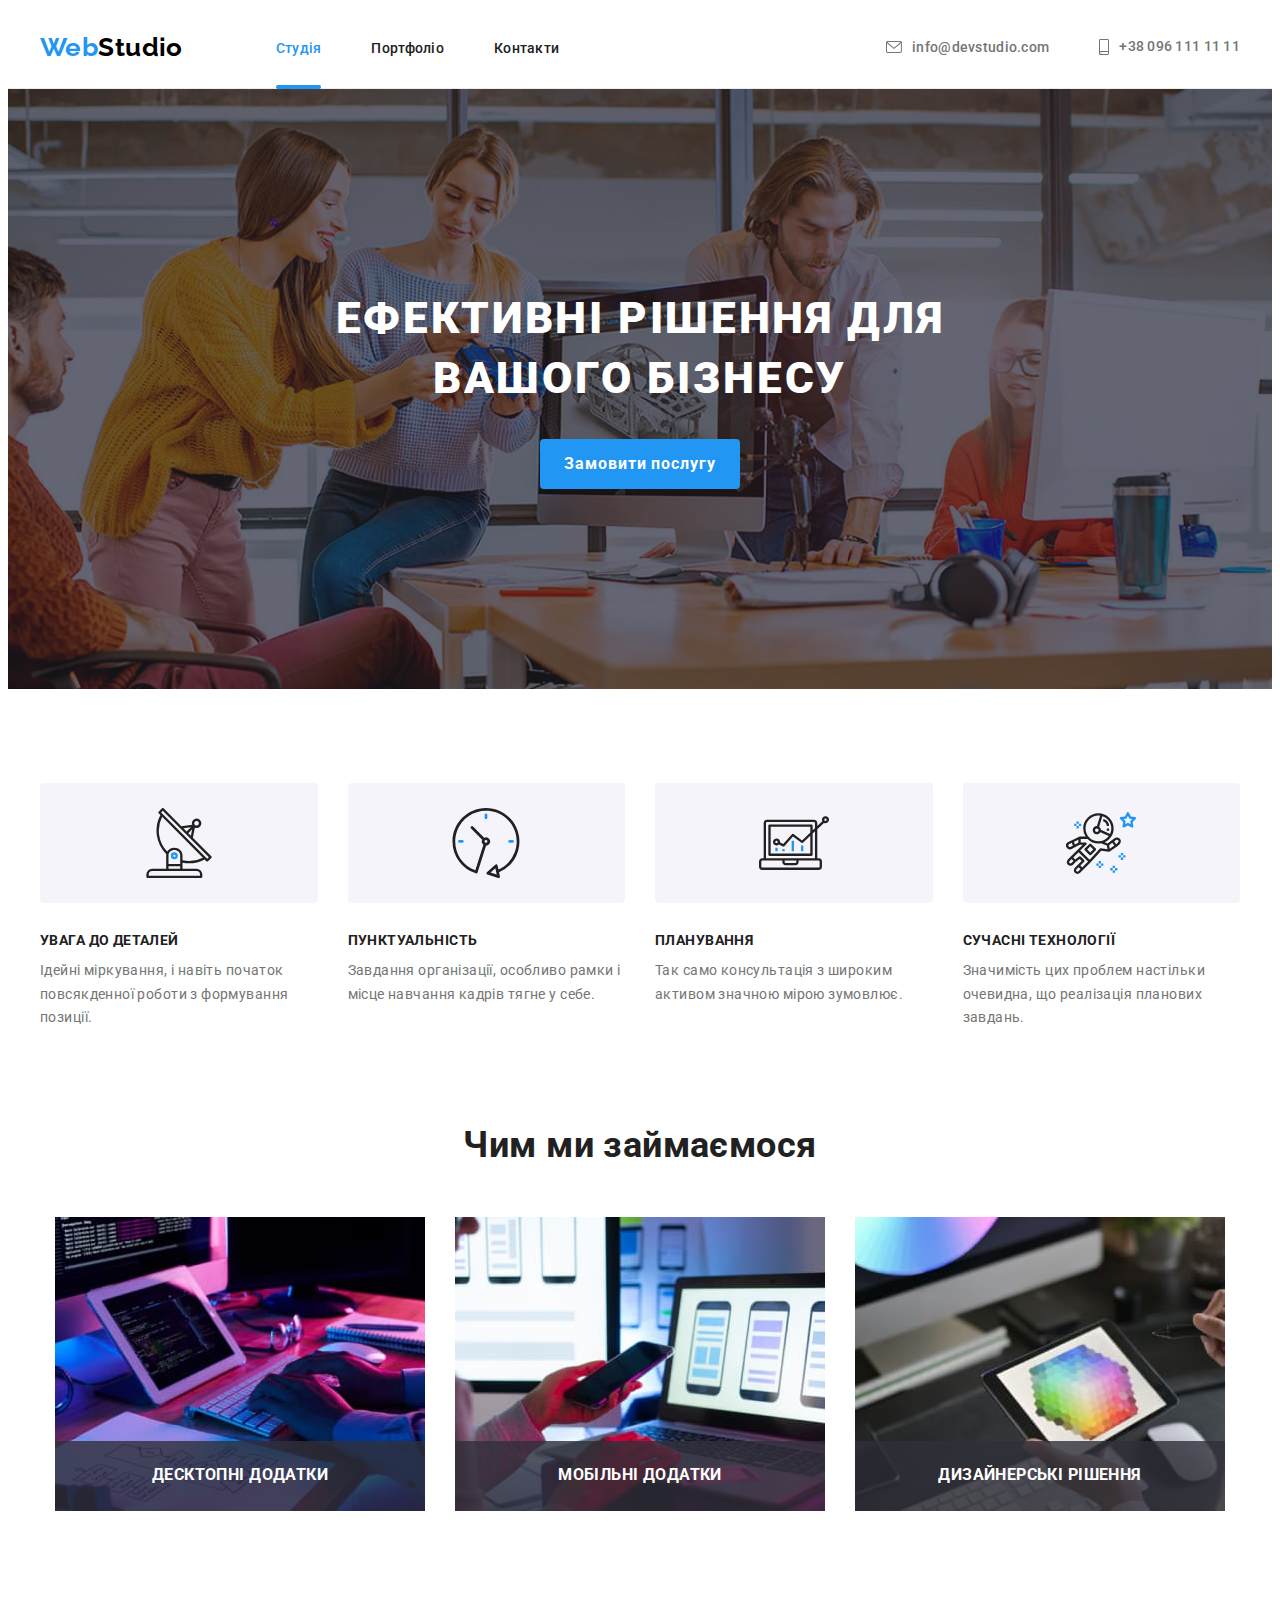
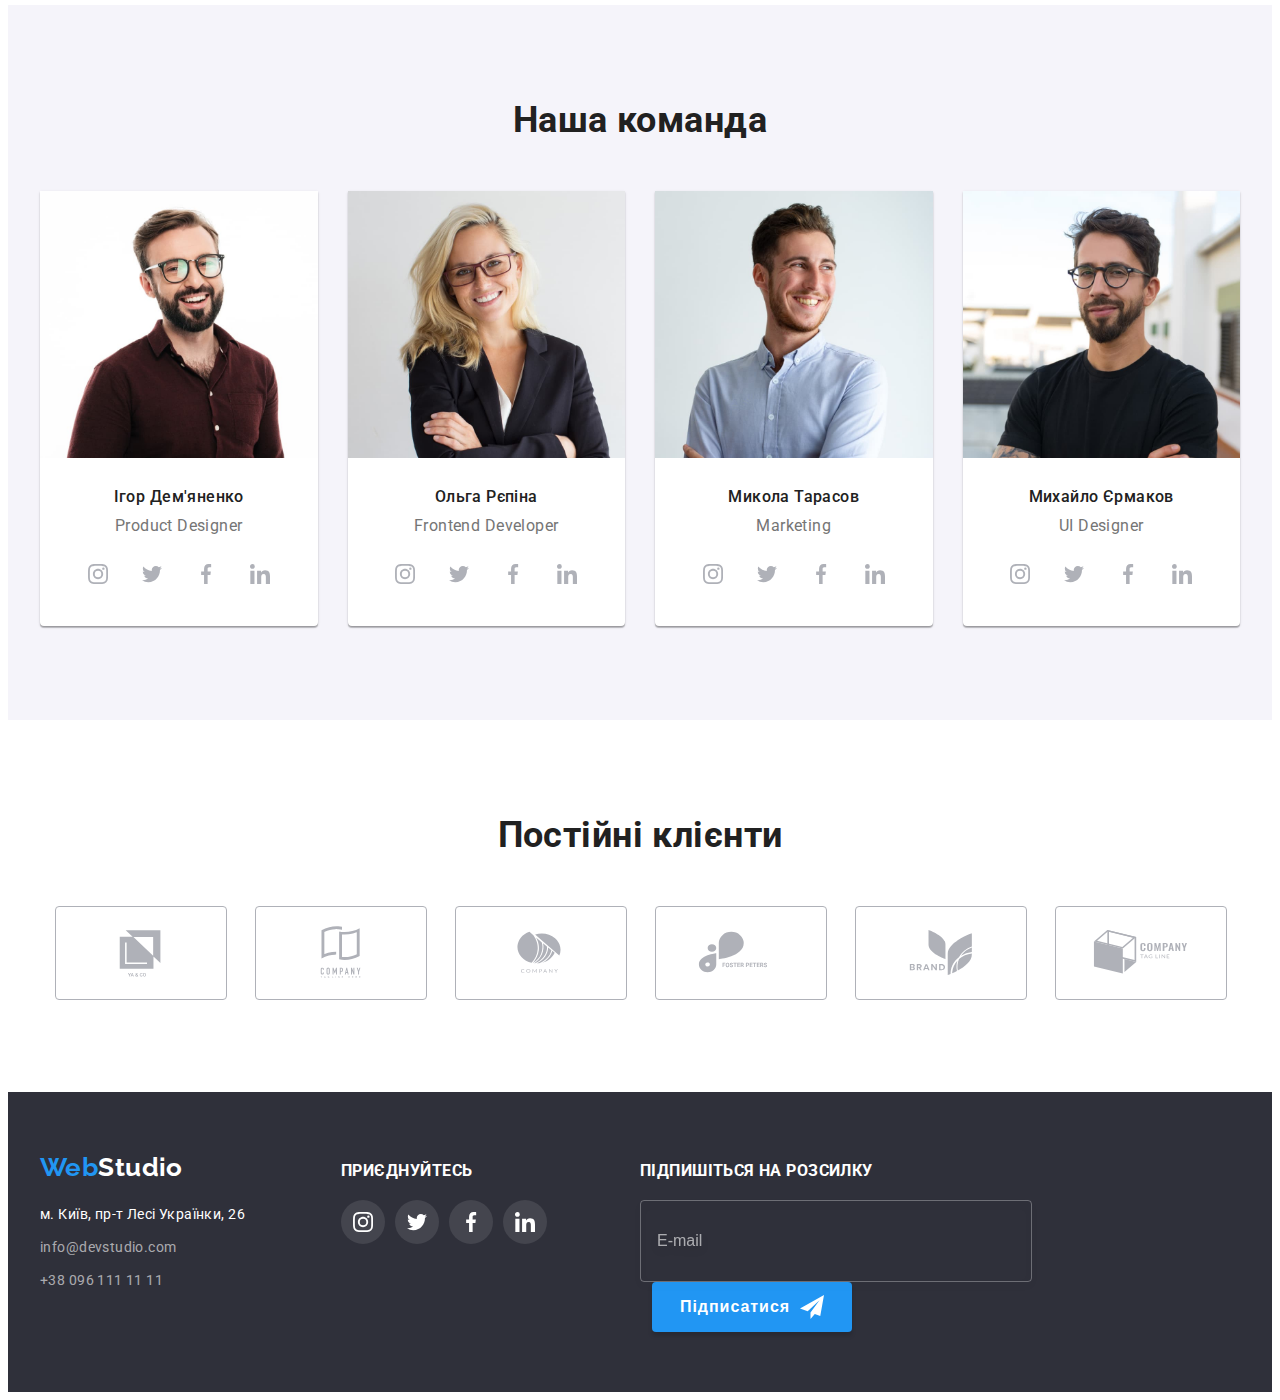
==== commit 3884217a: "111" ====
--- a/index.html
+++ b/index.html
@@ -1,11 +1,10 @@
 <!DOCTYPE html>
-<html lang="uk">
+<html lang="en">
 <head>
-    <meta name="viewport" content="width=device-width, initial-scale=1.0" />
-    <title>WebStudio</title>
     <meta charset="UTF-8">
     <meta http-equiv="X-UA-Compatible" content="IE=edge">
     <meta name="viewport" content="width=device-width, initial-scale=1.0">
+    <title>WebStudio</title>
     <link rel="apple-touch-icon" sizes="180x180" href="./favicon/apple-touch-icon.png">
     <link rel="icon" type="image/png" sizes="32x32" href="./favicon/favicon-32x32.png">
     <link rel="icon" type="image/png" sizes="16x16" href="./favicon/favicon-16x16.png">
@@ -27,27 +26,30 @@
             <div class="header__container">
                 <nav class="nav">
                     <a class="nav__logo" href="./index.html">Web<span class="nav__logo-studio">Studio</span></a>
-                    <button class="nav__phone-button button js-open-menu"><svg class="nav__phone-icon"><use href="./images/icons.svg#menu-mob"></use></svg></button>
+                    <button class="nav__phone-button button js-open-menu"><svg class="nav__phone-icon">
+                            <use href="./images/icons.svg#menu-mob"></use>
+                        </svg></button>
                     <ul class="ul nav__menu-studio">
-                        <li class="nav__block"><a class="nav__current-page nav__link" href="./index.html">Студія</a></li>
+                        <li class="nav__block"><a class="nav__current-page nav__link" href="./index.html">Студія</a>
+                        </li>
                         <li><a class="nav__link" href="./portfolio.html">Портфоліо</a></li>
                         <li><a class="nav__link" href="#">Контакти</a></li>
-                    </ul>                
+                    </ul>
                 </nav>
                 <ul class="ul header-contact">
                     <li class="header-contact__block">
                         <a class="header-contact__link nav__link" href="mailto:info@devstudio.com">
                             <svg class="header-contact__icon-envelope">
-                            <use href="./images/icons.svg#icon-envelope"></use>
+                                <use href="./images/icons.svg#icon-envelope"></use>
                             </svg>info@devstudio.com</a>
                     </li>
                     <li>
                         <a class="header-contact__link nav__link" href="tel:+380961111111">
                             <svg class="header-contact__icon-smartphone">
-                            <use href="./images/icons.svg#icon-smartphone"></use>
+                                <use href="./images/icons.svg#icon-smartphone"></use>
                             </svg>+38 096 111 11 11</a>
                     </li>
-                </ul>   
+                </ul>
             </div>
         </div>
     </header>
@@ -64,24 +66,35 @@
                 <h2 class="visually-hidden">Перелік переваг</h2>
                 <ul class="ul description__list">
                     <li class="description__block">
-                        <div class="description__image"><svg class="description__icon"><use href="./images/icons.svg#icon-antenna"></use></svg></div>
+                        <div class="description__image"><svg class="description__icon">
+                                <use href="./images/icons.svg#icon-antenna"></use>
+                            </svg></div>
                         <h3 class="description__title">УВАГА ДО ДЕТАЛЕЙ</h3>
-                        <p class="description__text">Ідейні міркування, і навіть початок повсякденної роботи з формування позиції.</p>
+                        <p class="description__text">Ідейні міркування, і навіть початок повсякденної роботи з
+                            формування позиції.</p>
                     </li>
                     <li class="description__block">
-                        <div class="description__image"><svg class="description__icon"><use href="./images/icons.svg#icon-clock"></use></svg></div>
+                        <div class="description__image"><svg class="description__icon">
+                                <use href="./images/icons.svg#icon-clock"></use>
+                            </svg></div>
                         <h3 class="description__title">ПУНКТУАЛЬНІСТЬ</h3>
-                        <p class="description__text">Завдання організації, особливо рамки і місце навчання кадрів тягне у себе.</p>
+                        <p class="description__text">Завдання організації, особливо рамки і місце навчання кадрів тягне
+                            у себе.</p>
                     </li>
                     <li class="description__block">
-                        <div class="description__image"><svg class="description__icon"><use href="./images/icons.svg#icon-diagram"></use></svg></div>
+                        <div class="description__image"><svg class="description__icon">
+                                <use href="./images/icons.svg#icon-diagram"></use>
+                            </svg></div>
                         <h3 class="description__title">ПЛАНУВАННЯ</h3>
                         <p class="description__text">Так само консультація з широким активом значною мірою зумовлює.</p>
                     </li>
                     <li class="description__block">
-                        <div class="description__image"><svg class="description__icon"><use href="./images/icons.svg#icon-astronaut"></use></svg></div>
+                        <div class="description__image"><svg class="description__icon">
+                                <use href="./images/icons.svg#icon-astronaut"></use>
+                            </svg></div>
                         <h3 class="description__title">СУЧАСНІ ТЕХНОЛОГІЇ</h3>
-                        <p class="description__text">Значимість цих проблем настільки очевидна, що реалізація планових завдань.</p>
+                        <p class="description__text">Значимість цих проблем настільки очевидна, що реалізація планових
+                            завдань.</p>
                     </li>
                 </ul>
             </div>
@@ -94,116 +107,140 @@
                         <div class="info__box">
                             <h3 class="info__text">Десктопні додатки</h3>
                         </div>
-                        <img width="370" srcset="./images/comp.jpg 1x, ./images/comp-x2.jpg 2x" src="./images/comp.jpg" alt="комп'ютер">
+                        <img width="370" srcset="./images/comp.jpg 1x, ./images/comp-x2.jpg 2x" src="./images/comp.jpg"
+                            alt="комп'ютер">
                     </li>
                     <li class="info__block">
                         <div class="info__box">
-                        <h3 class="info__text">Мобільні додатки</h3>
-                        </div>  
-                        <img width="370" srcset="./images/phone.jpg 1x, ./images/phone-x2.jpg 2x" src="./images/phone.jpg" alt="телефон">
+                            <h3 class="info__text">Мобільні додатки</h3>
+                        </div>
+                        <img width="370" srcset="./images/phone.jpg 1x, ./images/phone-x2.jpg 2x"
+                            src="./images/phone.jpg" alt="телефон">
                     </li>
                     <li class="info__block">
                         <div class="info__box">
                             <h3 class="info__text">Дизайнерські рішення</h3>
                         </div>
-                        <img width="370" srcset="./images/tablet.jpg 1x, ./images/tablet-x2.jpg 2x" src="./images/tablet.jpg" alt="планшет">
+                        <img width="370" srcset="./images/tablet.jpg 1x, ./images/tablet-x2.jpg 2x"
+                            src="./images/tablet.jpg" alt="планшет">
                     </li>
                 </ul>
             </div>
         </section>
         <section class="section team">
             <div class="container">
-                <h2 class="tittle team__tittle" >Наша команда</h2>
+                <h2 class="tittle team__tittle">Наша команда</h2>
                 <ul class="ul team__list">
                     <li class="team__block">
-                        <img class="team__image" width="270" srcset="./images/igor.jpg 1x, ./images/igor-x2.jpg 2x" src="./images/igor.jpg" alt="Ігор Дем'яненко">
+                        <img class="team__image" width="270" srcset="./images/igor.jpg 1x, ./images/igor-x2.jpg 2x"
+                            src="./images/igor.jpg" alt="Ігор Дем'яненко">
                         <h3 class="team__name">Ігор Дем'яненко</h3>
                         <p class="team__position" lang="en">Product Designer</p>
                         <ul class="ul contact">
                             <li class="contact__block"><a class="contact__link" href="https://www.instagram.com/">
-                                <svg class="contact__icon">
-                                    <use href="./images/icons.svg#icon-instagram"></use>
-                                </svg></a></li>
+                                    <svg class="contact__icon">
+                                        <use href="./images/icons.svg#icon-instagram"></use>
+                                    </svg></a></li>
                             <li class="contact__block"><a class="contact__link" href="https://twitter.com/">
-                                <svg class="contact__icon">
-                                    <use href="./images/icons.svg#icon-twitter"></use>
-                                </svg></a></li>
+                                    <svg class="contact__icon">
+                                        <use href="./images/icons.svg#icon-twitter"></use>
+                                    </svg></a></li>
                             <li class="contact__block"><a class="contact__link" href="https://www.facebook.com/">
-                                <svg class="contact__icon">
-                                    <use href="./images/icons.svg#icon-facebook"></use>
-                                </svg></a></li>
+                                    <svg class="contact__icon">
+                                        <use href="./images/icons.svg#icon-facebook"></use>
+                                    </svg></a></li>
                             <li class="contact__block"><a class="contact__link" href="https://www.linkedin.com/">
-                                <svg class="contact__icon">
-                                    <use href="./images/icons.svg#icon-linkedin"></use>
-                                </svg></a></li>
+                                    <svg class="contact__icon">
+                                        <use href="./images/icons.svg#icon-linkedin"></use>
+                                    </svg></a></li>
                         </ul>
                     </li>
                     <li class="team__block">
-                        <img class="team__image" width="270" srcset="./images/olga.jpg 1x, ./images/olga-x2.jpg 2x" src="./images/olga.jpg" alt="Ольга Рєпіна">
+                        <img class="team__image" width="270" srcset="./images/olga.jpg 1x, ./images/olga-x2.jpg 2x"
+                            src="./images/olga.jpg" alt="Ольга Рєпіна">
                         <h3 class="team__name">Ольга Рєпіна</h3>
                         <p class="team__position" lang="en">Frontend Developer</p>
                         <ul class="ul contact">
                             <li class="contact__block"><a class="contact__link" href="https://www.instagram.com/">
-                                <svg class="contact__icon">
+                                    <svg class="contact__icon">
                                         <use href="./images/icons.svg#icon-instagram"></use>
                                     </svg></a></li>
                             <li class="contact__block"><a class="contact__link" href="https://twitter.com/">
-                                <svg class="contact__icon">
+                                    <svg class="contact__icon">
                                         <use href="./images/icons.svg#icon-twitter"></use>
                                     </svg></a></li>
                             <li class="contact__block"><a class="contact__link" href="https://www.facebook.com/">
-                                <svg class="contact__icon">
+                                    <svg class="contact__icon">
                                         <use href="./images/icons.svg#icon-facebook"></use>
                                     </svg></a></li>
                             <li class="contact__block"><a class="contact__link" href="https://www.linkedin.com/">
-                                <svg class="contact__icon">
+                                    <svg class="contact__icon">
                                         <use href="./images/icons.svg#icon-linkedin"></use>
                                     </svg></a></li>
                         </ul>
                     </li>
                     <li class="team__block">
-                        <img class="team__image" width="270" srcset="./images/mikola.jpg 1x, ./images/mikola-x2.jpg 2x" src="./images/mikola.jpg" alt="Микола Тарасов">
+                        <img class="team__image" width="270" srcset="./images/mikola.jpg 1x, ./images/mikola-x2.jpg 2x"
+                            src="./images/mikola.jpg" alt="Микола Тарасов">
                         <h3 class="team__name">Микола Тарасов</h3>
                         <p class="team__position" lang="en">Marketing</p>
                         <ul class="ul contact">
-                            <li class="contact__block"><a class="contact__link" href="https://www.instagram.com/" target="_blank">
-                                <svg class="contact__icon">
-                                        <use href="./images/icons.svg#icon-instagram"></use></svg></a>
-                            </li>
-                            <li class="contact__block"><a class="contact__link" href="https://twitter.com/" target="_blank">
-                                <svg class="contact__icon">
-                                        <use href="./images/icons.svg#icon-twitter"></use></svg></a>
-                            </li>
-                            <li class="contact__block"><a class="contact__link" href="https://www.facebook.com/" target="_blank">
-                                <svg class="contact__icon">
-                                        <use href="./images/icons.svg#icon-facebook"></use></svg></a>
-                            </li>
-                            <li class="contact__block"><a class="contact__link" href="https://www.linkedin.com/" target="_blank">
-                                <svg class="contact__icon">
-                                        <use href="./images/icons.svg#icon-linkedin"></use></svg></a>
+                            <li class="contact__block"><a class="contact__link" href="https://www.instagram.com/"
+                                    target="_blank">
+                                    <svg class="contact__icon">
+                                        <use href="./images/icons.svg#icon-instagram"></use>
+                                    </svg></a>
+                            </li>
+                            <li class="contact__block"><a class="contact__link" href="https://twitter.com/"
+                                    target="_blank">
+                                    <svg class="contact__icon">
+                                        <use href="./images/icons.svg#icon-twitter"></use>
+                                    </svg></a>
+                            </li>
+                            <li class="contact__block"><a class="contact__link" href="https://www.facebook.com/"
+                                    target="_blank">
+                                    <svg class="contact__icon">
+                                        <use href="./images/icons.svg#icon-facebook"></use>
+                                    </svg></a>
+                            </li>
+                            <li class="contact__block"><a class="contact__link" href="https://www.linkedin.com/"
+                                    target="_blank">
+                                    <svg class="contact__icon">
+                                        <use href="./images/icons.svg#icon-linkedin"></use>
+                                    </svg></a>
                             </li>
                         </ul>
                     </li>
                     <li class="team__block">
-                        <img class="team__image" width="270" srcset="./images/michael.jpg 1x, ./images/michael-x2.jpg 2x" src="./images/michael.jpg" alt="Михайло Єрмаков">
+                        <img class="team__image" width="270"
+                            srcset="./images/michael.jpg 1x, ./images/michael-x2.jpg 2x" src="./images/michael.jpg"
+                            alt="Михайло Єрмаков">
                         <h3 class="team__name">Михайло Єрмаков</h3>
                         <p class="team__position" lang="en">UI Designer</p>
                         <ul class="ul contact">
-                            <li class="contact__block"><a class="contact__link" href="https://www.instagram.com/" target="_blank">
-                                <svg class="contact__icon">
-                                        <use href="./images/icons.svg#icon-instagram"></use></svg></a>
-                            </li>
-                            <li class="contact__block"><a class="contact__link" href="https://twitter.com/" target="_blank">
-                                <svg class="contact__icon">
-                                        <use href="./images/icons.svg#icon-twitter"></use></svg></a>
-                            </li>
-                            <li class="contact__block"><a class="contact__link" href="https://www.facebook.com/" target="_blank">
-                                <svg class="contact__icon">
-                                        <use href="./images/icons.svg#icon-facebook"></use></svg></a>
-                            </li>
-                            <li class="contact__block"><a class="contact__link" href="https://www.linkedin.com/" target="_blank">
-                                <svg class="contact__icon">
-                                        <use href="./images/icons.svg#icon-linkedin"></use></svg></a>
+                            <li class="contact__block"><a class="contact__link" href="https://www.instagram.com/"
+                                    target="_blank">
+                                    <svg class="contact__icon">
+                                        <use href="./images/icons.svg#icon-instagram"></use>
+                                    </svg></a>
+                            </li>
+                            <li class="contact__block"><a class="contact__link" href="https://twitter.com/"
+                                    target="_blank">
+                                    <svg class="contact__icon">
+                                        <use href="./images/icons.svg#icon-twitter"></use>
+                                    </svg></a>
+                            </li>
+                            <li class="contact__block"><a class="contact__link" href="https://www.facebook.com/"
+                                    target="_blank">
+                                    <svg class="contact__icon">
+                                        <use href="./images/icons.svg#icon-facebook"></use>
+                                    </svg></a>
+                            </li>
+                            <li class="contact__block"><a class="contact__link" href="https://www.linkedin.com/"
+                                    target="_blank">
+                                    <svg class="contact__icon">
+                                        <use href="./images/icons.svg#icon-linkedin"></use>
+                                    </svg></a>
                             </li>
                         </ul>
                     </li>
@@ -215,27 +252,27 @@
                 <h2 class="tittle client__tittle">Постійні клієнти</h2>
                 <ul class="ul client__list">
                     <li class="client__block"><a class="client__link" href="#">
-                        <svg class="client__logo">
+                            <svg class="client__logo">
                                 <use href="./images/icons.svg#icon-client-1"></use>
                             </svg></a></li>
                     <li class="client__block"><a class="client__link" href="#">
-                        <svg class="client__logo">
+                            <svg class="client__logo">
                                 <use href="./images/icons.svg#icon-client-2"></use>
                             </svg></a></li>
                     <li class="client__block"><a class="client__link" href="#">
-                        <svg class="client__logo">
+                            <svg class="client__logo">
                                 <use href="./images/icons.svg#icon-client-3"></use>
                             </svg></a></li>
                     <li class="client__block"><a class="client__link" href="#">
-                        <svg class="client__logo">
+                            <svg class="client__logo">
                                 <use href="./images/icons.svg#icon-client-4"></use>
                             </svg></a></li>
                     <li class="client__block"><a class="client__link" href="#">
-                        <svg class="client__logo">
+                            <svg class="client__logo">
                                 <use href="./images/icons.svg#icon-client-5"></use>
                             </svg></a></li>
                     <li class="client__block"><a class="client__link" href="#">
-                        <svg class="client__logo">
+                            <svg class="client__logo">
                                 <use href="./images/icons.svg#icon-client-6"></use>
                             </svg></a></li>
                 </ul>
@@ -248,29 +285,40 @@
     <footer class="footer">
         <div class="container footer__container">
             <div class="tablet-wraper">
-            <div class="address-wrapper">
-                <a class="footer__logo" href="./index.html">Web<span class="footer__studio-logo">Studio</span></a>
-                <div class="footer__list-container">
-                    <address class="address-info">м. Київ, пр-т Лесі Українки, 26</address>
-                    <ul class="ul footer__contact-list">
-                        <li><a class="footer__contact-link nav__link" href="mailto:info@devstudio.com">info@devstudio.com</a></li>
-                        <li class="footer__tel"><a class="footer__contact-link nav__link" href="tel:+380961111111">+38 096 111 11 11</a></li>
+                <div class="address-wrapper">
+                    <a class="footer__logo" href="./index.html">Web<span class="footer__studio-logo">Studio</span></a>
+                    <div class="footer__list-container">
+                        <address class="address-info">м. Київ, пр-т Лесі Українки, 26</address>
+                        <ul class="ul footer__contact-list">
+                            <li><a class="footer__contact-link nav__link"
+                                    href="mailto:info@devstudio.com">info@devstudio.com</a></li>
+                            <li class="footer__tel"><a class="footer__contact-link nav__link"
+                                    href="tel:+380961111111">+38 096 111 11 11</a></li>
+                        </ul>
+                    </div>
+                </div>
+                <div class="join-wrapper">
+                    <h3 class="join__tittle">приєднуйтесь</h3>
+                    <ul class="ul join__social-list">
+                        <li class="join__social-container"><a class="join__link" href="">
+                                <svg class="join__icon">
+                                    <use href="./images/icons.svg#icon-instagram"></use>
+                                </svg></a></li>
+                        <li class="join__social-container"><a class="join__link" href="https://twitter.com/"
+                                target="_blank">
+                                <svg class="join__icon">
+                                    <use href="./images/icons.svg#icon-twitter"></use>
+                                </svg></a></li>
+                        <li class="join__social-container"><a class="join__link" href="">
+                                <svg class="join__icon">
+                                    <use href="./images/icons.svg#icon-facebook"></use>
+                                </svg></a></li>
+                        <li class="join__social-container"><a class="join__link" href="">
+                                <svg class="join__icon">
+                                    <use href="./images/icons.svg#icon-linkedin"></use>
+                                </svg></a></li>
                     </ul>
                 </div>
-            </div>
-            <div class="join-wrapper">
-                <h3 class="join__tittle">приєднуйтесь</h3>
-                <ul class="ul join__social-list">
-                    <li class="join__social-container"><a class="join__link" href="">
-                        <svg class="join__icon"><use href="./images/icons.svg#icon-instagram"></use></svg></a></li>
-                    <li class="join__social-container"><a class="join__link" href="https://twitter.com/" target="_blank">
-                        <svg class="join__icon"><use href="./images/icons.svg#icon-twitter"></use></svg></a></li>
-                    <li class="join__social-container"><a class="join__link" href="">
-                        <svg class="join__icon"><use href="./images/icons.svg#icon-facebook"></use></svg></a></li>
-                    <li class="join__social-container"><a class="join__link" href="">
-                        <svg class="join__icon"><use href="./images/icons.svg#icon-linkedin"></use></svg></a></li>
-                </ul>
-            </div>
             </div>
             <div class="subscribe-wrapper">
                 <h3 class="subscribe__tittle">Підпишіться на розсилку</h3>
@@ -279,7 +327,9 @@
                         <input class="subscribe__field" type="email" placeholder="E-mail" name="foter-subscribe">
                     </label>
                     <button type="submit" class="subscribe__btn">Підписатися
-                        <svg class="subscribe__icon"><use href="./images/icons.svg#icon-send"></use></svg>
+                        <svg class="subscribe__icon">
+                            <use href="./images/icons.svg#icon-send"></use>
+                        </svg>
                     </button>
                 </form>
             </div>
@@ -291,28 +341,37 @@
     <div data-modal class="modal is-hidden">
         <div class="modal__window">
             <div class="modal__close">
-                <button data-modal-close type="button" class="modal__btn-close"><svg class="modal__icon-close"><use href="./images/icons.svg#icon-cross"></use></svg></button>
+                <button data-modal-close type="button" class="modal__btn-close"><svg class="modal__icon-close">
+                        <use href="./images/icons.svg#icon-cross"></use>
+                    </svg></button>
             </div>
             <h2 class="modal__tittle">Залиште свої дані, ми вам передзвонимо</h2>
             <form class="modal__form">
                 <div class="modal__field">
                     <label class="modal__label" for="modal-name">Ім'я</label>
                     <input class="modal__input" type="text" name="modal-name" id="modal-name">
-                    <svg class="modal__icon"><use href="./images/icons.svg#icon-name-login"></use></svg>
+                    <svg class="modal__icon">
+                        <use href="./images/icons.svg#icon-name-login"></use>
+                    </svg>
                 </div>
                 <div class="modal__field">
                     <label class="modal__label" for="modal-tel">Телефон</label>
                     <input class="modal__input" type="tel" name="modal-tel" id="modal-tel">
-                    <svg class="modal__icon"><use href="./images/icons.svg#icon-call-login"></use></svg>
+                    <svg class="modal__icon">
+                        <use href="./images/icons.svg#icon-call-login"></use>
+                    </svg>
                 </div>
                 <div class="modal__field">
                     <label class="modal__label" for="modal-mail">Пошта</label>
                     <input class="modal__input" type="email" name="modal-mail" id="modal-mail">
-                    <svg class="modal__icon"><use href="./images/icons.svg#icon-mail-login"></use></svg>
+                    <svg class="modal__icon">
+                        <use href="./images/icons.svg#icon-mail-login"></use>
+                    </svg>
                 </div>
                 <div class="modal__field modal__textaria">
                     <label class="modal__label" for="comment-modal">Коментар</label>
-                    <textarea class="modal__comment" name="modal-comments" id="comment-modal" placeholder="Введіть текст"></textarea>
+                    <textarea class="modal__comment" name="modal-comments" id="comment-modal"
+                        placeholder="Введіть текст"></textarea>
                 </div>
                 <label class="modal__sending">
                     <input class="modal__checkbox" type="checkbox">
@@ -322,31 +381,36 @@
                 <button class="modal__btn-sending" type="submit">Відправити</button>
             </form>
         </div>
-    </div> 
+    </div>
     <div class="nav-mobile js-menu-container">
-        <button class="nav-mobile__btn js-close-menu"><svg class="nav-mobile__icon"><use href="./images/icons.svg#icon-cross"></use></svg></button>
+        <button class="nav-mobile__btn js-close-menu"><svg class="nav-mobile__icon">
+                <use href="./images/icons.svg#icon-cross"></use>
+            </svg></button>
         <ul class="ul nav-mobile__list">
-            <li class="nav-mobile__container"><a class="nav-mobile__link" href="./index.html">Студія</a></li>
+            <li class="nav-mobile__container"><a class="nav-mobile__link  nav-mobile__current-page" href="./index.html">Студія</a></li>
             <li class="nav-mobile__container"><a class="nav-mobile__link" href="./portfolio.html">Портфоліо</a></li>
-            <li><a  class="nav-mobile__link"href="">Контакти</a></li>
+            <li><a class="nav-mobile__link" href="">Контакти</a></li>
         </ul>
         <div class="nav-mobile__block">
             <ul class="ul nav-mobile__list-contact">
-                <li class="nav-mobile__container"><a class="nav-mobile__link-contact-tel " href="tel:+380961111111">+38 096 111 11 11</a></li>
-                <li><a class="nav-mobile__link-contact-mail" href="mailto:info@devstudio.com">info@devstudio.com</a></li>
+                <li class="nav-mobile__container"><a class="nav-mobile__link-contact-tel " href="tel:+380961111111">+38
+                        096 111 11 11</a></li>
+                <li><a class="nav-mobile__link-contact-mail" href="mailto:info@devstudio.com">info@devstudio.com</a>
+                </li>
             </ul>
-            <ul class="ul nav-mobile__list-social"> 
+            <ul class="ul nav-mobile__list-social">
                 <li><a class="nav-mobile__link-social" href="https://www.instagram.com/">instagram</a></li>
                 <img src="./images/Line.jpg" alt="лінія проміжку">
                 <li><a class="nav-mobile__link-social" href="https://twitter.com/">twitter</a></li>
                 <img src="./images/Line.jpg" alt="лінія проміжку">
                 <li><a class="nav-mobile__link-social" href="https://www.facebook.com/">facebook</a></li>
                 <img src="./images/Line.jpg" alt="лінія проміжку">
-                <li><a class="nav-mobile__link-social" href="https://www.linkedin.com/">linkedin</a></li> 
+                <li><a class="nav-mobile__link-social" href="https://www.linkedin.com/">linkedin</a></li>
             </ul>
         </div>
     </div>
     <script defer src="js/mobile-menu.js"></script>
     <script src="./js/modal.js"></script>
 </body>
-</html>
+
+</html>--- a/css/main.min.css
+++ b/css/main.min.css
@@ -1 +1 @@
-.visually-hidden{position:absolute;width:1px;height:1px;margin:-1px;border:0;padding:0;white-space:nowrap;-webkit-clip-path:inset(100%);clip-path:inset(100%);clip:rect(0 0 0 0);overflow:hidden}h1,h2,h3,p{margin:0;padding:0}:focus{outline:1px solid #2196f3;border-radius:3px}.ul{margin:0;padding:0;list-style:none}img{display:block;max-width:100%;height:auto}body{font-family:"Roboto",sans-serif;color:#212121;background-color:#fff;letter-spacing:.03em;font-size:14px}.container{padding:0 15px;margin:0 auto}@media screen and (min-width: 769px){.container{width:1200px}}@media screen and (max-width: 768px){.container{width:768px}}@media screen and (max-width: 480px){.container{width:480px}}.button{font-family:"Roboto";font-weight:500;font-size:16px;height:38px;cursor:pointer;border-radius:4px;background-color:#f5f4fa;border-style:hidden;-webkit-transition-property:background-color,color,-webkit-box-shadow;transition-property:background-color,color,-webkit-box-shadow;transition-property:background-color,color,box-shadow;transition-property:background-color,color,box-shadow,-webkit-box-shadow;-webkit-transition-duration:250ms;transition-duration:250ms;-webkit-transition-timing-function:cubic-bezier(0.4, 0, 0.2, 1);transition-timing-function:cubic-bezier(0.4, 0, 0.2, 1)}.portfolio__button{gap:8px;display:-webkit-box;display:-ms-flexbox;display:flex;line-height:1.62;margin-bottom:50px}@media(min-width: 481px){.portfolio__button{-webkit-box-pack:center;-ms-flex-pack:center;justify-content:center}}@media(max-width: 480px){.portfolio__button{width:315px;-ms-flex-wrap:wrap;flex-wrap:wrap;margin-bottom:30px}}.portfolio__button .button:hover,.portfolio__button .button:focus{color:#fff;background-color:#2196f3;-webkit-box-shadow:0px 3px 1px rgba(0,0,0,.1),0px 1px 2px rgba(0,0,0,.08),0px 2px 2px rgba(0,0,0,.12);box-shadow:0px 3px 1px rgba(0,0,0,.1),0px 1px 2px rgba(0,0,0,.08),0px 2px 2px rgba(0,0,0,.12)}.portfolio__btn{padding:6px 22px}.hero__button{background-color:#2196f3;color:#fff;font-weight:700;line-height:1.87;width:216px;height:50px;letter-spacing:.06em;-webkit-transition-property:background-color,color,-webkit-box-shadow;transition-property:background-color,color,-webkit-box-shadow;transition-property:background-color,color,box-shadow;transition-property:background-color,color,box-shadow,-webkit-box-shadow;-webkit-transition-duration:250ms;transition-duration:250ms;-webkit-transition-timing-function:cubic-bezier(0.4, 0, 0.2, 1);transition-timing-function:cubic-bezier(0.4, 0, 0.2, 1)}.hero__button:hover,.hero__button:focus{background-color:#f5f4fa;color:#212121;-webkit-box-shadow:0px 3px 1px rgba(0,0,0,.1),0px 1px 2px rgba(0,0,0,.08),0px 2px 2px rgba(0,0,0,.12);box-shadow:0px 3px 1px rgba(0,0,0,.1),0px 1px 2px rgba(0,0,0,.08),0px 2px 2px rgba(0,0,0,.12)}@media(max-width: 768px){section{padding:60px 0;width:100%;width:-webkit-fit-content;width:-moz-fit-content;width:fit-content}}@media(min-width: 769px){section{padding:94px 0}}.nav{-webkit-box-align:center;-ms-flex-align:center;align-items:center;display:-webkit-box;display:-ms-flexbox;display:flex}@media(max-width: 480px){.nav{width:100%;-webkit-box-pack:justify;-ms-flex-pack:justify;justify-content:space-between}}.nav__logo{font-family:"raleway";font-weight:700;font-size:26px;line-height:1.2;text-decoration:none;color:#2196f3}.nav__logo-studio{font-weight:700;font-size:26px;color:#000}.nav__phone-button{width:40px;height:40px;padding:0;border-radius:none;color:#212121;background-color:#fff}.nav__phone-button:focus{color:#2196f3}@media(min-width: 481px){.nav__phone-button{display:none}}.nav__phone-icon{width:100%;height:100%;fill:currentColor}.nav__phone-icon:focus{fill:currentColor}.nav__menu-studio{margin-left:93px;gap:50px;display:-webkit-box;display:-ms-flexbox;display:flex;letter-spacing:.02em}@media(max-width: 480px){.nav__menu-studio{display:none}}.nav__block{position:relative}.nav__link{display:block;position:relative;padding:32px 0;fill:#757575;letter-spacing:.02em;font-weight:500;text-decoration:none;color:#212121;-webkit-transition:color 250ms cubic-bezier(0.4, 0, 0.2, 1);transition:color 250ms cubic-bezier(0.4, 0, 0.2, 1)}.nav__link:focus,.nav__link:hover{color:#2196f3}.nav__current-page{color:#2196f3}.nav__current-page::after{position:absolute;margin-top:28px;content:"";display:block;bottom:-1px;width:100%;height:4px;background-color:#2196f3;border-radius:2px}.nav__menu-portfolio{gap:50px;margin-left:93px;display:-webkit-box;display:-ms-flexbox;display:flex;letter-spacing:.02em}@media(max-width: 480px){.nav__menu-portfolio{display:none}}.header-contact{gap:50px;-webkit-box-align:center;-ms-flex-align:center;align-items:center;display:-webkit-box;display:-ms-flexbox;display:flex;letter-spacing:.02em}@media(max-width: 768px){.header-contact{display:block;margin-top:21px}}@media(max-width: 480px){.header-contact{display:none}}@media(max-width: 768px){.header-contact__block{margin-bottom:10px}}.header-contact__link{display:-webkit-inline-box;display:-ms-inline-flexbox;display:inline-flex;-webkit-box-align:center;-ms-flex-align:center;align-items:center;padding:0;font-weight:500;line-height:1.14;letter-spacing:.02em;text-decoration:none;color:#757575}@media(max-width: 768px){.header-contact__link{font-size:12px;line-height:1.17}}.header-contact__icon-envelope{fill:currentColor;width:16px;height:12px;margin-right:10px}@media(max-width: 768px){.header-contact__icon-envelope{width:14px;height:10px}}.header-contact__icon-smartphone{fill:currentColor;width:10px;height:16px;margin-right:10px}@media(max-width: 768px){.header-contact__icon-smartphone{width:10px;height:14px}}.subscribe-wrapper{display:block}@media(min-width: 769px){.subscribe-wrapper{margin-left:93px}}.subscribe__tittle{margin-bottom:20px;line-height:1.14;text-transform:uppercase;color:#fff}@media(max-width: 768px){.subscribe__tittle{display:-webkit-box;display:-ms-flexbox;display:flex;-webkit-box-pack:center;-ms-flex-pack:center;justify-content:center}}.subscribe__field{padding:15px 16px;border:1px solid rgba(255,255,255,.3);-webkit-filter:drop-shadow(0px 4px 4px rgba(0, 0, 0, 0.15));filter:drop-shadow(0px 4px 4px rgba(0, 0, 0, 0.15));background-color:rgba(0,0,0,0);border-radius:4px;width:358px;height:50px;font-size:16px;line-height:1.25;color:#fff;-webkit-transition-property:border-color;transition-property:border-color;-webkit-transition-duration:250ms;transition-duration:250ms;-webkit-transition-timing-function:cubic-bezier(0.4, 0, 0.2, 1);transition-timing-function:cubic-bezier(0.4, 0, 0.2, 1)}.subscribe__field:hover,.subscribe__field:focus{border-color:#2196f3}.subscribe__field::-webkit-input-placeholder{color:rgba(255,255,255,.6);font-size:16px;line-height:1.25}.subscribe__field::-moz-placeholder{color:rgba(255,255,255,.6);font-size:16px;line-height:1.25}.subscribe__field:-ms-input-placeholder{color:rgba(255,255,255,.6);font-size:16px;line-height:1.25}.subscribe__field::-ms-input-placeholder{color:rgba(255,255,255,.6);font-size:16px;line-height:1.25}.subscribe__field::placeholder{color:rgba(255,255,255,.6);font-size:16px;line-height:1.25}@media(min-width: 481px)and (max-width: 768px){.subscribe__field{width:450px;display:-webkit-box;display:-ms-flexbox;display:flex;margin:0 auto;margin-bottom:20px}}@media(max-width: 480px){.subscribe__field{width:100%;margin-bottom:20px}}.subscribe__btn{display:-webkit-inline-box;display:-ms-inline-flexbox;display:inline-flex;-webkit-box-pack:center;-ms-flex-pack:center;justify-content:center;-webkit-box-align:center;-ms-flex-align:center;align-items:center;margin-left:12px;padding:10px 28px;font-weight:700;font-size:16px;line-height:1.87;letter-spacing:.06em;color:#fff;background-color:#2196f3;-webkit-box-shadow:0px 4px 4px rgba(0,0,0,.15);box-shadow:0px 4px 4px rgba(0,0,0,.15);border-radius:4px;border-style:hidden;cursor:pointer;-webkit-transition-property:background-color,color;transition-property:background-color,color;-webkit-transition-duration:250ms;transition-duration:250ms;-webkit-transition-timing-function:cubic-bezier(0.4, 0, 0.2, 1);transition-timing-function:cubic-bezier(0.4, 0, 0.2, 1)}.subscribe__btn:hover,.subscribe__btn:focus{color:#212121;background-color:#f5f4fa}@media(max-width: 768px){.subscribe__btn{margin:0 auto;display:-webkit-box;display:-ms-flexbox;display:flex}}.subscribe__icon{width:24px;height:24px;fill:currentColor;margin-left:10px}.modal{position:fixed;-webkit-box-align:center;-ms-flex-align:center;align-items:center;-webkit-box-pack:center;-ms-flex-pack:center;justify-content:center;display:-webkit-box;display:-ms-flexbox;display:flex;width:100%;height:100%;top:0;background:rgba(0,0,0,.2);opacity:1;-webkit-transition-property:visibility,opacity;transition-property:visibility,opacity;-webkit-transition-duration:250ms;transition-duration:250ms;-webkit-transition-timing-function:cubic-bezier(0.4, 0, 0.2, 1);transition-timing-function:cubic-bezier(0.4, 0, 0.2, 1)}.modal.is-hidden{opacity:0;pointer-events:none;visibility:hidden}.modal__window{position:relative;padding:40px;width:528px;background-color:#fff;-webkit-box-shadow:0px 1px 3px rgba(0,0,0,.12),0px 1px 1px rgba(0,0,0,.14),0px 2px 1px rgba(0,0,0,.2);box-shadow:0px 1px 3px rgba(0,0,0,.12),0px 1px 1px rgba(0,0,0,.14),0px 2px 1px rgba(0,0,0,.2);border-radius:4px}@media(max-width: 768px){.modal__window{width:450px}}.modal__close{position:absolute;top:8px;right:8px;width:30px;height:30px}.modal__btn-close{display:-webkit-box;display:-ms-flexbox;display:flex;-webkit-box-pack:center;-ms-flex-pack:center;justify-content:center;-webkit-box-align:center;-ms-flex-align:center;align-items:center;width:100%;height:100%;cursor:pointer;border-radius:50%;background-color:#fff;border:1px solid rgba(0,0,0,.1);color:#000;-webkit-transition-property:color;transition-property:color;-webkit-transition-duration:250ms;transition-duration:250ms;-webkit-transition-timing-function:cubic-bezier(0.4, 0, 0.2, 1);transition-timing-function:cubic-bezier(0.4, 0, 0.2, 1)}.modal__btn-close:hover,.modal__btn-close:focus{color:#2196f3}.modal__icon-close{width:11px;height:11px;fill:currentColor}.modal__tittle{margin-bottom:12px;font-size:20px;line-height:1.15;text-align:center;letter-spacing:.03em}.modal__field{position:relative;display:-webkit-box;display:-ms-flexbox;display:flex;-webkit-box-orient:vertical;-webkit-box-direction:normal;-ms-flex-direction:column;flex-direction:column;width:100%;margin:0 auto;margin-bottom:10px}.modal__textaria{margin-bottom:20px}.modal__label{color:#757575;font-size:12px;line-height:1.16;letter-spacing:.01em;margin-bottom:4px}.modal__input{width:100%;height:40px;padding:12px 42px;border:1px solid rgba(33,33,33,.2);border-radius:4px;-webkit-transition-property:border-color;transition-property:border-color;-webkit-transition-duration:250ms;transition-duration:250ms;-webkit-transition-timing-function:cubic-bezier(0.4, 0, 0.2, 1);transition-timing-function:cubic-bezier(0.4, 0, 0.2, 1)}.modal__input:focus{border-color:#2196f3}.modal__icon{top:29px;left:12px;position:absolute;width:18px;height:18px;fill:#000;-webkit-transition-property:fill;transition-property:fill;-webkit-transition-duration:250ms;transition-duration:250ms;-webkit-transition-timing-function:cubic-bezier(0.4, 0, 0.2, 1);transition-timing-function:cubic-bezier(0.4, 0, 0.2, 1)}.modal__input:focus+.modal__icon{fill:#2196f3}.modal__comment{resize:none;border:1px solid rgba(33,33,33,.2);border-radius:4px;width:100%;height:120px;padding:12px 16px}.modal__comment:focus{border-color:#2196f3}.modal__comment::-webkit-input-placeholder{font-size:12px;line-height:1.16;letter-spacing:.01em;color:rgba(117,117,117,.5)}.modal__comment::-moz-placeholder{font-size:12px;line-height:1.16;letter-spacing:.01em;color:rgba(117,117,117,.5)}.modal__comment:-ms-input-placeholder{font-size:12px;line-height:1.16;letter-spacing:.01em;color:rgba(117,117,117,.5)}.modal__comment::-ms-input-placeholder{font-size:12px;line-height:1.16;letter-spacing:.01em;color:rgba(117,117,117,.5)}.modal__comment::placeholder{font-size:12px;line-height:1.16;letter-spacing:.01em;color:rgba(117,117,117,.5)}.modal__sending{gap:4px;-webkit-box-align:center;-ms-flex-align:center;align-items:center;line-height:1.71;text-align:center;-webkit-box-pack:center;-ms-flex-pack:center;justify-content:center;display:-webkit-box;display:-ms-flexbox;display:flex;margin-bottom:30px;color:#757575}@media(max-width: 768px){.modal__sending{font-size:12px;line-height:1.17}}.modal__checkbox{-webkit-appearance:none;-moz-appearance:none;appearance:none;display:none;position:absolute}.modal__icon-check{display:inline-block;width:16px;height:15px;border:2px solid;border-radius:2px;border-color:#000}.modal__checkbox:checked+.modal__icon-check{background-color:#2196f3;background-image:url(../images/icon-check.svg);background-size:contain;background-origin:border-box;border-color:#2196f3}.modal__link{color:#2196f3;-webkit-text-decoration-line:underline;text-decoration-line:underline}.modal__btn-sending{margin:0 auto;display:block;background-color:#2196f3;color:#fff;font-size:16px;font-weight:700;line-height:1.87;letter-spacing:.06em;-webkit-box-shadow:0px 4px 4px rgba(0,0,0,.15);box-shadow:0px 4px 4px rgba(0,0,0,.15);border-radius:4px;padding:10px 52px;border-style:none;cursor:pointer;-webkit-transition-property:background-color,color;transition-property:background-color,color;-webkit-transition-duration:250ms;transition-duration:250ms;-webkit-transition-timing-function:cubic-bezier(0.4, 0, 0.2, 1);transition-timing-function:cubic-bezier(0.4, 0, 0.2, 1)}.modal__btn-sending:hover,.modal__btn-sending:focus{color:#212121;background-color:#f5f4fa}@media(min-width: 769px){.join-wrapper{margin-left:70px}}.join__tittle{letter-spacing:.03em;line-height:1.14;margin-bottom:20px;color:#fff;text-transform:uppercase}@media(max-width: 768px){.join__tittle{display:-webkit-box;display:-ms-flexbox;display:flex;-webkit-box-pack:center;-ms-flex-pack:center;justify-content:center}}.join__social-list{display:-webkit-box;display:-ms-flexbox;display:flex;gap:10px}@media(max-width: 480px){.join__social-list{-webkit-box-pack:center;-ms-flex-pack:center;justify-content:center}}.join__social-container{width:44px;height:44px}.join__link{width:100%;height:100%;display:-webkit-box;display:-ms-flexbox;display:flex;-webkit-box-align:center;-ms-flex-align:center;align-items:center;-webkit-box-pack:center;-ms-flex-pack:center;justify-content:center;border-radius:50%;background-color:rgba(255,255,255,.1);-webkit-transition:background-color 250ms cubic-bezier(0.4, 0, 0.2, 1);transition:background-color 250ms cubic-bezier(0.4, 0, 0.2, 1)}.join__link:hover,.join__link:focus{background-color:#2196f3}.join__icon{width:20px;height:20px;fill:#fff}.nav-mobile{position:fixed;top:0;left:0;width:100%;height:100%;padding:48px 0 48px 40px;background-color:#fff;-webkit-transform:translateX(100%);transform:translateX(100%);-webkit-transition:-webkit-transform 250ms ease-in-out;transition:-webkit-transform 250ms ease-in-out;transition:transform 250ms ease-in-out;transition:transform 250ms ease-in-out, -webkit-transform 250ms ease-in-out;overflow-y:scroll}@media(min-width: 481px){.nav-mobile{display:none}}.nav-mobile.is-open{-webkit-transform:translateX(0);transform:translateX(0)}.nav-mobile__btn{position:absolute;right:0;top:0;margin-top:10px;margin-right:15px;width:40px;height:40px;border:none;border-radius:0;background-color:#fff;color:#212121;-webkit-transition-property:background-color,color,-webkit-box-shadow;transition-property:background-color,color,-webkit-box-shadow;transition-property:background-color,color,box-shadow;transition-property:background-color,color,box-shadow,-webkit-box-shadow;-webkit-transition-duration:250ms;transition-duration:250ms;-webkit-transition-timing-function:cubic-bezier(0.4, 0, 0.2, 1);transition-timing-function:cubic-bezier(0.4, 0, 0.2, 1)}.nav-mobile__btn:hover,.nav-mobile__btn:focus{color:#2196f3;outline:0}.nav-mobile__icon{width:18px;height:18px;fill:currentColor}.nav-mobile__container{margin-bottom:36px}.nav-mobile__link{font-weight:500;font-size:40px;line-height:1.2;text-decoration:none;letter-spacing:.02em;color:#212121;-webkit-transition-property:background-color,color,-webkit-box-shadow;transition-property:background-color,color,-webkit-box-shadow;transition-property:background-color,color,box-shadow;transition-property:background-color,color,box-shadow,-webkit-box-shadow;-webkit-transition-duration:250ms;transition-duration:250ms;-webkit-transition-timing-function:cubic-bezier(0.4, 0, 0.2, 1);transition-timing-function:cubic-bezier(0.4, 0, 0.2, 1)}.nav-mobile__link:hover,.nav-mobile__link:focus{color:#2196f3}.nav-mobile__block{position:absolute;bottom:48px}.nav-mobile__link-contact-tel{font-weight:500;font-size:34px;line-height:1.1;text-decoration:none;letter-spacing:.02em;color:#2196f3}.nav-mobile__link-contact-mail{font-weight:500;font-size:24px;line-height:1.17;text-decoration:none;letter-spacing:.02em;color:#757575}.nav-mobile__list-social{margin-top:64px;display:-webkit-box;display:-ms-flexbox;display:flex;gap:10px}.nav-mobile__line{width:22px;height:1px}.nav-mobile__link-social{text-decoration:none;font-weight:500;font-size:18px;line-height:1.2;color:#2196f3}.header{border-bottom:1px solid #ececec;background-color:#fff}@media screen and (max-width: 480px){.header{padding:10px 0}}.header__container{-webkit-box-pack:justify;-ms-flex-pack:justify;justify-content:space-between;display:-webkit-box;display:-ms-flexbox;display:flex}.hero{background-image:-webkit-gradient(linear, left top, right top, from(rgba(47, 48, 58, 0.4)), to(rgba(47, 48, 58, 0.4))),url(../images/background-image.jpg);background-image:linear-gradient(to right, rgba(47, 48, 58, 0.4), rgba(47, 48, 58, 0.4)),url(../images/background-image.jpg);max-width:1600px;margin:0 auto;background-size:cover;padding:118px 0;text-align:center;background-position:center;padding:200px 0}@media(max-width: 768px){.hero{padding:118px 0;background-image:-webkit-gradient(linear, left top, right top, from(rgba(47, 48, 58, 0.4)), to(rgba(47, 48, 58, 0.4))),url(../images/background-image-tablet.jpg);background-image:linear-gradient(to right, rgba(47, 48, 58, 0.4), rgba(47, 48, 58, 0.4)),url(../images/background-image-tablet.jpg)}}@media(max-width: 480px){.hero{background-image:-webkit-gradient(linear, left top, right top, from(rgba(47, 48, 58, 0.4)), to(rgba(47, 48, 58, 0.4))),url(../images/background-image-phone.jpg);background-image:linear-gradient(to right, rgba(47, 48, 58, 0.4), rgba(47, 48, 58, 0.4)),url(../images/background-image-phone.jpg)}}@media(min-device-pixel-ratio: 2)and (max-width: 480px),(-webkit-min-device-pixel-ratio: 2)and (max-width: 480px),(min-resolution: 192dpi)and (max-width: 480px),(min-resolution: 2dppx)and (max-width: 480px){.hero{background-image:-webkit-gradient(linear, left top, right top, from(rgba(47, 48, 58, 0.4)), to(rgba(47, 48, 58, 0.4))),url(../images/background-image-phone-x2.jpg);background-image:linear-gradient(to right, rgba(47, 48, 58, 0.4), rgba(47, 48, 58, 0.4)),url(../images/background-image-phone-x2.jpg)}}@media(min-device-pixel-ratio: 2)and (min-width: 481px)and (max-width: 768px),(-webkit-min-device-pixel-ratio: 2)and (min-width: 481px)and (max-width: 768px),(min-resolution: 192dpi)and (min-width: 481px)and (max-width: 768px),(min-resolution: 2dppx)and (min-width: 481px)and (max-width: 768px){.hero{background-image:-webkit-gradient(linear, left top, right top, from(rgba(47, 48, 58, 0.4)), to(rgba(47, 48, 58, 0.4))),url(../images/background-image-tablet-x2.jpg);background-image:linear-gradient(to right, rgba(47, 48, 58, 0.4), rgba(47, 48, 58, 0.4)),url(../images/background-image-tablet-x2.jpg)}}@media(min-device-pixel-ratio: 2)and (min-width: 769px),(-webkit-min-device-pixel-ratio: 2)and (min-width: 769px),(min-resolution: 192dpi)and (min-width: 769px),(min-resolution: 2dppx)and (min-width: 769px){.hero{background-image:-webkit-gradient(linear, left top, right top, from(rgba(47, 48, 58, 0.4)), to(rgba(47, 48, 58, 0.4))),url(../images/background-image-x2.jpg);background-image:linear-gradient(to right, rgba(47, 48, 58, 0.4), rgba(47, 48, 58, 0.4)),url(../images/background-image-x2.jpg)}}.hero__tittle{margin:0 auto;width:360px;margin-bottom:30px;text-transform:uppercase;font-weight:900;font-size:26px;line-height:1.62;letter-spacing:.06em;color:#fff}@media(min-width: 769px){.hero__tittle{font-size:44px;line-height:1.36;width:696px}}.description{padding-bottom:0}@media(min-width: 481px)and (max-width: 768px){.description__list{-webkit-columns:2;-moz-columns:2;columns:2;padding-bottom:30px}}@media(min-width: 769px){.description__list{display:-webkit-box;display:-ms-flexbox;display:flex;-webkit-box-pack:center;-ms-flex-pack:center;justify-content:center;gap:30px;display:flex}}@media(min-width: 769px){.description__block{width:270px}}@media(max-width: 768px){.description__block{margin-bottom:30px}}.description__image{display:-webkit-box;display:-ms-flexbox;display:flex;-webkit-box-pack:center;-ms-flex-pack:center;justify-content:center;-webkit-box-align:center;-ms-flex-align:center;align-items:center;margin-bottom:30px;width:100%;height:120px;border-radius:4px;background-color:#f5f4fa}.description__icon{width:70px;height:70px}.description__title{margin-bottom:10px;font-size:14px;text-transform:uppercase;line-height:1.14}@media(max-width: 480px){.description__title{text-align:center}}.description__text{line-height:1.71;color:#757575}@media(max-width: 768px){.info{display:none}}.info__tittle{margin-bottom:50px}.tittle{text-align:center;font-size:36px;line-height:1.17}@media(max-width: 480px){.tittle{font-size:28px}}.info__list{display:-webkit-box;display:-ms-flexbox;display:flex;-webkit-box-pack:center;-ms-flex-pack:center;justify-content:center;gap:30px}.info__block{display:block;position:relative}.info__box{display:-webkit-box;display:-ms-flexbox;display:flex;-webkit-box-pack:center;-ms-flex-pack:center;justify-content:center;-webkit-box-align:center;-ms-flex-align:center;align-items:center;position:absolute;margin-top:224px;width:370px;height:70px;background-color:rgba(47,48,58,.8)}.info__text{text-transform:uppercase;line-height:1.14;color:#fff}.team{background-color:#f5f4fa}@media(max-width: 768px){.team{width:-webkit-fit-content;width:-moz-fit-content;width:fit-content}}.team__tittle{margin-bottom:50px}@media(max-width: 768px){.team__tittle{margin-bottom:30px}}@media(min-width: 481px)and (max-width: 768px){.team__list{display:-webkit-box;display:-ms-flexbox;display:flex;-ms-flex-wrap:wrap;flex-wrap:wrap;gap:30px}}@media(min-width: 769px){.team__list{-webkit-box-pack:center;-ms-flex-pack:center;justify-content:center;display:-webkit-box;display:-ms-flexbox;display:flex;gap:30px}}.team__block{width:270px;padding-bottom:30px;-webkit-box-shadow:0px 1px 3px rgba(0,0,0,.12),0px 1px 1px rgba(0,0,0,.14),0px 2px 1px rgba(0,0,0,.2);box-shadow:0px 1px 3px rgba(0,0,0,.12),0px 1px 1px rgba(0,0,0,.14),0px 2px 1px rgba(0,0,0,.2);border-radius:0px 0px 4px 4px;background-color:#fff}@media(min-width: 769px){.team__block{margin-bottom:30px}}@media(min-width: 481px)and (max-width: 769px){.team__block{width:354px}}@media(max-width: 480px){.team__block{width:450px;margin-bottom:30px}}.team__image{display:block}@media(max-width: 768px){.team__image{width:100%}}.team__name{margin-top:30px;text-align:center;font-weight:500;font-size:16px;line-height:1.18}.team__position{margin-bottom:16px;margin-top:10px;text-align:center;font-size:16px;line-height:1.18;color:#757575}.contact{gap:10px;-webkit-box-pack:center;-ms-flex-pack:center;justify-content:center;display:-webkit-box;display:-ms-flexbox;display:flex}.contact__block{width:44px;height:44px}.contact__link{-webkit-box-pack:center;-ms-flex-pack:center;justify-content:center;display:-webkit-box;display:-ms-flexbox;display:flex;-webkit-box-align:center;-ms-flex-align:center;align-items:center;width:100%;height:100%;border-radius:50%;color:#afb1b8;background-color:#fff;-webkit-transition-property:background-color,color;transition-property:background-color,color;-webkit-transition-duration:250ms;transition-duration:250ms;-webkit-transition-timing-function:cubic-bezier(0.4, 0, 0.2, 1);transition-timing-function:cubic-bezier(0.4, 0, 0.2, 1)}.contact__link:hover,.contact__link:focus{background-color:#2196f3;color:#fff}.contact__icon{fill:currentColor;width:20px;height:20px}@media(min-width: 481px){.portfolio__list{-ms-flex-preferred-size:calc((100% - 60px)/2);flex-basis:calc((100% - 60px)/2);display:-webkit-box;display:-ms-flexbox;display:flex;-ms-flex-wrap:wrap;flex-wrap:wrap;gap:30px}}@media(min-width: 769px){.portfolio__list{-ms-flex-preferred-size:calc((100% - 60px)/3);flex-basis:calc((100% - 60px)/3);-webkit-box-pack:center;-ms-flex-pack:center;justify-content:center;display:-webkit-box;display:-ms-flexbox;display:flex;-ms-flex-wrap:wrap;flex-wrap:wrap;gap:30px}}.overlay{overflow:hidden;position:relative}.portfolio__block{-webkit-transition:-webkit-box-shadow 250ms cubic-bezier(0.4, 0, 0.2, 1);transition:-webkit-box-shadow 250ms cubic-bezier(0.4, 0, 0.2, 1);transition:box-shadow 250ms cubic-bezier(0.4, 0, 0.2, 1);transition:box-shadow 250ms cubic-bezier(0.4, 0, 0.2, 1), -webkit-box-shadow 250ms cubic-bezier(0.4, 0, 0.2, 1)}.portfolio__block:hover{-webkit-box-shadow:0px 1px 1px rgba(0,0,0,.12),0px 4px 4px rgba(0,0,0,.06),1px 4px 6px rgba(0,0,0,.16);box-shadow:0px 1px 1px rgba(0,0,0,.12),0px 4px 4px rgba(0,0,0,.06),1px 4px 6px rgba(0,0,0,.16)}@media(max-width: 480px){.portfolio__block{width:450px}}@media(max-width: 480px){.indent-block{margin-bottom:30px}}.overlay__block{position:absolute;padding:63px 24px;width:100%;height:100%;-webkit-transform:translateY(101%);transform:translateY(101%);-webkit-transition-property:-webkit-transform;transition-property:-webkit-transform;transition-property:transform;transition-property:transform, -webkit-transform;-webkit-transition-duration:250ms;transition-duration:250ms;-webkit-transition-timing-function:cubic-bezier(0.4, 0, 0.2, 1);transition-timing-function:cubic-bezier(0.4, 0, 0.2, 1);background:rgba(33,150,243,.9)}.portfolio__block:hover .overlay__block{-webkit-transform:translateY(0);transform:translateY(0)}.overlay__text{color:#fff;font-weight:400;font-size:18px;line-height:1.55}@media(max-width: 768px){.portfolio__img{width:354px}}@media(max-width: 480px){.portfolio__img{width:450px}}.portfolio__content-list{padding:24px 20px;width:370px;height:110px;border-bottom:1px solid #eee;border-left:1px solid #eee;border-right:1px solid #eee;background-color:#fff}@media(max-width: 768px){.portfolio__content-list{width:354px}}@media(max-width: 480px){.portfolio__content-list{width:450px}}@media(min-width: 481px)and (max-width: 768px){.portfolio__tablet{height:146px}}.portfolio__title{margin-bottom:4px;font-size:18px;line-height:2;letter-spacing:.06em}.portfolio__text{font-size:16px;line-height:1.88;color:#757575}.client__tittle{margin-bottom:50px}@media(max-width: 768px){.client__tittle{margin-bottom:30px}}.client__list{display:-webkit-box;display:-ms-flexbox;display:flex;-ms-flex-wrap:wrap;flex-wrap:wrap;gap:30px}@media(min-width: 481px){.client__list{display:-webkit-box;display:-ms-flexbox;display:flex;-webkit-box-pack:center;-ms-flex-pack:center;justify-content:center}}.client__block{width:170px;height:92px}@media(max-width: 768px){.client__block{width:226px}}@media(max-width: 480px){.client__block{width:210px}}.client__link{width:100%;height:100%;display:-webkit-box;display:-ms-flexbox;display:flex;-webkit-box-pack:center;-ms-flex-pack:center;justify-content:center;-webkit-box-align:center;-ms-flex-align:center;align-items:center;color:#afb1b8;border:1px solid #afb1b8;border-radius:4px;-webkit-transition-property:border-color,color;transition-property:border-color,color;-webkit-transition-duration:250ms;transition-duration:250ms;-webkit-transition-timing-function:cubic-bezier(0.4, 0, 0.2, 1);transition-timing-function:cubic-bezier(0.4, 0, 0.2, 1)}.client__link:hover,.client__link:focus{border-color:#2196f3;color:#2196f3}.client__logo{fill:currentColor;width:106px;height:60px}.footer{padding-top:60px;padding-bottom:60px;background-color:#2f303a}@media(max-width: 768px){.footer{width:-webkit-fit-content;width:-moz-fit-content;width:fit-content}}@media(min-width: 769px){.footer__container{display:-webkit-box;display:-ms-flexbox;display:flex;-webkit-box-align:baseline;-ms-flex-align:baseline;align-items:baseline}}@media(min-width: 481px){.tablet-wraper{display:-webkit-box;display:-ms-flexbox;display:flex;-webkit-box-align:baseline;-ms-flex-align:baseline;align-items:baseline}}@media(min-width: 481px)and (max-width: 768px){.tablet-wraper{-ms-flex-pack:distribute;justify-content:space-around;margin-bottom:60px}}@media(max-width: 480px){.tablet-wraper{margin-bottom:60px}}.address-wrapper{min-width:231px}@media(max-width: 480px){.address-wrapper{margin-bottom:60px}}.footer__list-container{margin-top:20px}@media(max-width: 480px){.footer__list-container{margin-top:28px}}.footer__contact-list{letter-spacing:.02em}.footer__contact-link{letter-spacing:.03em;font-weight:400;line-height:1.71;text-decoration:none;color:rgba(255,255,255,.6);padding:0}@media(max-width: 768px){.footer__contact-link{display:-webkit-box;display:-ms-flexbox;display:flex;-webkit-box-pack:center;-ms-flex-pack:center;justify-content:center}}.footer__logo{font-family:"raleway";font-weight:700;font-size:26px;line-height:1.2;text-decoration:none;color:#2196f3}@media(max-width: 768px){.footer__logo{display:-webkit-box;display:-ms-flexbox;display:flex;-webkit-box-pack:center;-ms-flex-pack:center;justify-content:center}}.footer__studio-logo{color:#fff}.address-info{margin-bottom:9px;line-height:1.71;font-style:normal;color:#fff}@media(max-width: 768px){.address-info{display:-webkit-box;display:-ms-flexbox;display:flex;-webkit-box-pack:center;-ms-flex-pack:center;justify-content:center}}@media(max-width: 480px){.address-info{margin-bottom:12px}}.footer__tel{margin-top:9px}@media(max-width: 768px){.footer__tel{display:-webkit-box;display:-ms-flexbox;display:flex;-webkit-box-pack:center;-ms-flex-pack:center;justify-content:center}}@media(max-width: 480px){.footer__tel{margin-top:12px}}/*# sourceMappingURL=main.min.css.map */+.visually-hidden{position:absolute;width:1px;height:1px;margin:-1px;border:0;padding:0;white-space:nowrap;-webkit-clip-path:inset(100%);clip-path:inset(100%);clip:rect(0 0 0 0);overflow:hidden}h1,h2,h3,p{margin:0;padding:0}:focus{outline:1px solid #2196f3;border-radius:3px}.ul{margin:0;padding:0;list-style:none}img{display:block;max-width:100%;height:auto}body{font-family:"Roboto",sans-serif;color:#212121;background-color:#fff;letter-spacing:.03em;font-size:14px}.container{padding:0 15px;margin:0 auto}@media(min-width: 480px){.container{width:480px}}@media(min-width: 768px){.container{width:768px}}@media(min-width: 1200px){.container{width:1200px}}.button{font-family:"Roboto";font-weight:500;font-size:16px;height:38px;cursor:pointer;border-radius:4px;background-color:#f5f4fa;border-style:hidden;-webkit-transition-property:background-color,color,-webkit-box-shadow;transition-property:background-color,color,-webkit-box-shadow;transition-property:background-color,color,box-shadow;transition-property:background-color,color,box-shadow,-webkit-box-shadow;-webkit-transition-duration:250ms;transition-duration:250ms;-webkit-transition-timing-function:cubic-bezier(0.4, 0, 0.2, 1);transition-timing-function:cubic-bezier(0.4, 0, 0.2, 1)}.portfolio__button{gap:8px;display:-webkit-box;display:-ms-flexbox;display:flex;line-height:1.62;margin-bottom:50px}@media(min-width: 768px){.portfolio__button{-webkit-box-pack:center;-ms-flex-pack:center;justify-content:center}}@media(max-width: 480px){.portfolio__button{-ms-flex-wrap:wrap;flex-wrap:wrap;margin-bottom:30px}}.portfolio__button .button:hover,.portfolio__button .button:focus{color:#fff;background-color:#2196f3;-webkit-box-shadow:0px 3px 1px rgba(0,0,0,.1),0px 1px 2px rgba(0,0,0,.08),0px 2px 2px rgba(0,0,0,.12);box-shadow:0px 3px 1px rgba(0,0,0,.1),0px 1px 2px rgba(0,0,0,.08),0px 2px 2px rgba(0,0,0,.12)}.portfolio__btn{padding:6px 22px}.hero__button{background-color:#2196f3;color:#fff;font-weight:700;line-height:1.87;width:200px;height:50px;letter-spacing:.06em;-webkit-transition-property:background-color,color,-webkit-box-shadow;transition-property:background-color,color,-webkit-box-shadow;transition-property:background-color,color,box-shadow;transition-property:background-color,color,box-shadow,-webkit-box-shadow;-webkit-transition-duration:250ms;transition-duration:250ms;-webkit-transition-timing-function:cubic-bezier(0.4, 0, 0.2, 1);transition-timing-function:cubic-bezier(0.4, 0, 0.2, 1)}.hero__button:hover,.hero__button:focus{background-color:#f5f4fa;color:#212121;-webkit-box-shadow:0px 3px 1px rgba(0,0,0,.1),0px 1px 2px rgba(0,0,0,.08),0px 2px 2px rgba(0,0,0,.12);box-shadow:0px 3px 1px rgba(0,0,0,.1),0px 1px 2px rgba(0,0,0,.08),0px 2px 2px rgba(0,0,0,.12)}.section{padding:60px 0}@media(min-width: 1200px){.section{padding:94px 0}}.nav{-webkit-box-align:center;-ms-flex-align:center;align-items:center}@media(max-width: 767px){.nav{width:100%;display:-webkit-inline-box;display:-ms-inline-flexbox;display:inline-flex;-webkit-box-pack:justify;-ms-flex-pack:justify;justify-content:space-between}}@media(min-width: 768px){.nav{display:-webkit-box;display:-ms-flexbox;display:flex}}.nav__logo{font-family:"raleway";font-weight:700;font-size:24px;line-height:1.17;text-decoration:none;color:#2196f3}@media(min-width: 1200px){.nav__logo{font-size:26px;line-height:1.2}}.nav__logo-studio{font-weight:700;font-size:24px;line-height:1.17;color:#000}@media(min-width: 1200px){.nav__logo-studio{font-size:26px;line-height:1.2}}.nav__phone-button{width:40px;height:40px;right:0;padding:0;border-radius:none;color:#212121;background-color:#fff}.nav__phone-button:focus{color:#2196f3}@media(min-width: 768px){.nav__phone-button{display:none}}.nav__phone-icon{width:100%;height:100%;fill:currentColor}.nav__phone-icon:focus{fill:currentColor}.nav__menu-studio{display:none}@media(min-width: 768px){.nav__menu-studio{display:-webkit-box;display:-ms-flexbox;display:flex;margin-left:93px;gap:50px;letter-spacing:.02em}}.nav__block{position:relative}.nav__link{display:block;position:relative;padding:32px 0;fill:#757575;letter-spacing:.02em;font-weight:500;text-decoration:none;color:#212121;-webkit-transition:color 250ms cubic-bezier(0.4, 0, 0.2, 1);transition:color 250ms cubic-bezier(0.4, 0, 0.2, 1)}.nav__link:focus,.nav__link:hover{color:#2196f3}.nav__current-page{color:#2196f3}.nav__current-page::after{position:absolute;margin-top:28px;content:"";display:block;bottom:-1px;width:100%;height:4px;background-color:#2196f3;border-radius:2px}.nav__menu-portfolio{gap:50px;margin-left:93px;display:-webkit-box;display:-ms-flexbox;display:flex;letter-spacing:.02em}@media(max-width: 767px){.nav__menu-portfolio{display:none}}.header-contact{display:none}@media(min-width: 768px){.header-contact{gap:10px;display:-webkit-box;display:-ms-flexbox;display:flex;-ms-flex-wrap:wrap;flex-wrap:wrap;-ms-flex-line-pack:center;align-content:center;letter-spacing:.02em;margin-left:90px}}@media(min-width: 1200px){.header-contact{margin-left:0;gap:50px;-webkit-box-align:center;-ms-flex-align:center;align-items:center}}.header-contact__link{display:-webkit-inline-box;display:-ms-inline-flexbox;display:inline-flex;-webkit-box-align:center;-ms-flex-align:center;align-items:center;padding:0;font-weight:500;line-height:1.14;letter-spacing:.02em;text-decoration:none;color:#757575}@media(min-width: 768px)and (max-width: 1199px){.header-contact__link{font-size:12px;line-height:1.17}}.header-contact__icon-envelope{fill:currentColor;width:16px;height:12px;margin-right:10px}@media(min-width: 768px)and (max-width: 1199px){.header-contact__icon-envelope{width:14px;height:10px}}.header-contact__icon-smartphone{fill:currentColor;width:10px;height:16px;margin-right:10px}@media(min-width: 768px)and (max-width: 1199px){.header-contact__icon-smartphone{width:10px;height:14px}}@media(min-width: 1200px){.subscribe-wrapper{margin-left:93px}}.subscribe__tittle{margin-bottom:20px;line-height:1.14;text-transform:uppercase;color:#fff}@media(max-width: 1199px){.subscribe__tittle{display:-webkit-box;display:-ms-flexbox;display:flex;-webkit-box-pack:center;-ms-flex-pack:center;justify-content:center}}.subscribe__field{padding:15px 16px;border:1px solid rgba(255,255,255,.3);-webkit-filter:drop-shadow(0px 4px 4px rgba(0, 0, 0, 0.15));filter:drop-shadow(0px 4px 4px rgba(0, 0, 0, 0.15));background-color:rgba(0,0,0,0);border-radius:4px;width:358px;height:50px;font-size:16px;line-height:1.25;color:#fff;-webkit-transition-property:border-color;transition-property:border-color;-webkit-transition-duration:250ms;transition-duration:250ms;-webkit-transition-timing-function:cubic-bezier(0.4, 0, 0.2, 1);transition-timing-function:cubic-bezier(0.4, 0, 0.2, 1)}.subscribe__field:hover,.subscribe__field:focus{border-color:#2196f3}.subscribe__field::-webkit-input-placeholder{color:rgba(255,255,255,.6);font-size:16px;line-height:1.25}.subscribe__field::-moz-placeholder{color:rgba(255,255,255,.6);font-size:16px;line-height:1.25}.subscribe__field:-ms-input-placeholder{color:rgba(255,255,255,.6);font-size:16px;line-height:1.25}.subscribe__field::-ms-input-placeholder{color:rgba(255,255,255,.6);font-size:16px;line-height:1.25}.subscribe__field::placeholder{color:rgba(255,255,255,.6);font-size:16px;line-height:1.25}@media(min-width: 768px)and (max-width: 1199px){.subscribe__field{width:450px;display:-webkit-box;display:-ms-flexbox;display:flex;margin:0 auto;margin-bottom:20px}}@media(max-width: 767px){.subscribe__field{width:100%;margin-bottom:20px}}.subscribe__btn{display:-webkit-inline-box;display:-ms-inline-flexbox;display:inline-flex;-webkit-box-pack:center;-ms-flex-pack:center;justify-content:center;-webkit-box-align:center;-ms-flex-align:center;align-items:center;margin-left:12px;padding:10px 28px;font-weight:700;font-size:16px;line-height:1.87;letter-spacing:.06em;color:#fff;background-color:#2196f3;-webkit-box-shadow:0px 4px 4px rgba(0,0,0,.15);box-shadow:0px 4px 4px rgba(0,0,0,.15);border-radius:4px;border-style:hidden;cursor:pointer;-webkit-transition-property:background-color,color;transition-property:background-color,color;-webkit-transition-duration:250ms;transition-duration:250ms;-webkit-transition-timing-function:cubic-bezier(0.4, 0, 0.2, 1);transition-timing-function:cubic-bezier(0.4, 0, 0.2, 1)}.subscribe__btn:hover,.subscribe__btn:focus{color:#212121;background-color:#f5f4fa}@media(max-width: 1199px){.subscribe__btn{margin:0 auto;display:-webkit-box;display:-ms-flexbox;display:flex}}.subscribe__icon{width:24px;height:24px;fill:currentColor;margin-left:10px}.modal{position:fixed;-webkit-box-align:center;-ms-flex-align:center;align-items:center;-webkit-box-pack:center;-ms-flex-pack:center;justify-content:center;display:-webkit-box;display:-ms-flexbox;display:flex;width:100%;height:100%;top:0;background:rgba(0,0,0,.2);opacity:1;-webkit-transition-property:visibility,opacity;transition-property:visibility,opacity;-webkit-transition-duration:250ms;transition-duration:250ms;-webkit-transition-timing-function:cubic-bezier(0.4, 0, 0.2, 1);transition-timing-function:cubic-bezier(0.4, 0, 0.2, 1)}.modal.is-hidden{opacity:0;pointer-events:none;visibility:hidden}.modal__window{position:relative;padding:40px;background-color:#fff;-webkit-box-shadow:0px 1px 3px rgba(0,0,0,.12),0px 1px 1px rgba(0,0,0,.14),0px 2px 1px rgba(0,0,0,.2);box-shadow:0px 1px 3px rgba(0,0,0,.12),0px 1px 1px rgba(0,0,0,.14),0px 2px 1px rgba(0,0,0,.2);border-radius:4px}@media screen and (min-width: 769px){.modal__window{width:528px}}@media(max-width: 768px){.modal__window{width:450px}}.modal__close{position:absolute;top:8px;right:8px;width:30px;height:30px}.modal__btn-close{display:-webkit-box;display:-ms-flexbox;display:flex;-webkit-box-pack:center;-ms-flex-pack:center;justify-content:center;-webkit-box-align:center;-ms-flex-align:center;align-items:center;width:100%;height:100%;cursor:pointer;border-radius:50%;background-color:#fff;border:1px solid rgba(0,0,0,.1);color:#000;-webkit-transition-property:color;transition-property:color;-webkit-transition-duration:250ms;transition-duration:250ms;-webkit-transition-timing-function:cubic-bezier(0.4, 0, 0.2, 1);transition-timing-function:cubic-bezier(0.4, 0, 0.2, 1)}.modal__btn-close:hover,.modal__btn-close:focus{color:#2196f3}.modal__icon-close{width:11px;height:11px;fill:currentColor}.modal__tittle{margin-bottom:12px;font-size:20px;line-height:1.15;text-align:center;letter-spacing:.03em}.modal__field{position:relative;display:-webkit-box;display:-ms-flexbox;display:flex;-webkit-box-orient:vertical;-webkit-box-direction:normal;-ms-flex-direction:column;flex-direction:column;width:100%;margin:0 auto;margin-bottom:10px}.modal__textaria{margin-bottom:20px}.modal__label{color:#757575;font-size:12px;line-height:1.16;letter-spacing:.01em;margin-bottom:4px}.modal__input{width:100%;height:40px;padding:12px 42px;border:1px solid rgba(33,33,33,.2);border-radius:4px;-webkit-transition-property:border-color;transition-property:border-color;-webkit-transition-duration:250ms;transition-duration:250ms;-webkit-transition-timing-function:cubic-bezier(0.4, 0, 0.2, 1);transition-timing-function:cubic-bezier(0.4, 0, 0.2, 1)}.modal__input:focus{border-color:#2196f3}.modal__icon{top:29px;left:12px;position:absolute;width:18px;height:18px;fill:#000;-webkit-transition-property:fill;transition-property:fill;-webkit-transition-duration:250ms;transition-duration:250ms;-webkit-transition-timing-function:cubic-bezier(0.4, 0, 0.2, 1);transition-timing-function:cubic-bezier(0.4, 0, 0.2, 1)}.modal__input:focus+.modal__icon{fill:#2196f3}.modal__comment{resize:none;border:1px solid rgba(33,33,33,.2);border-radius:4px;width:100%;height:120px;padding:12px 16px}.modal__comment:focus{border-color:#2196f3}.modal__comment::-webkit-input-placeholder{font-size:12px;line-height:1.16;letter-spacing:.01em;color:rgba(117,117,117,.5)}.modal__comment::-moz-placeholder{font-size:12px;line-height:1.16;letter-spacing:.01em;color:rgba(117,117,117,.5)}.modal__comment:-ms-input-placeholder{font-size:12px;line-height:1.16;letter-spacing:.01em;color:rgba(117,117,117,.5)}.modal__comment::-ms-input-placeholder{font-size:12px;line-height:1.16;letter-spacing:.01em;color:rgba(117,117,117,.5)}.modal__comment::placeholder{font-size:12px;line-height:1.16;letter-spacing:.01em;color:rgba(117,117,117,.5)}.modal__sending{gap:4px;-webkit-box-align:center;-ms-flex-align:center;align-items:center;line-height:1.71;text-align:center;-webkit-box-pack:center;-ms-flex-pack:center;justify-content:center;display:-webkit-box;display:-ms-flexbox;display:flex;margin-bottom:30px;color:#757575}@media(max-width: 768px){.modal__sending{font-size:12px;line-height:1.17}}.modal__checkbox{-webkit-appearance:none;-moz-appearance:none;appearance:none;display:none;position:absolute}.modal__icon-check{display:inline-block;width:16px;height:15px;border:2px solid;border-radius:2px;border-color:#000}.modal__checkbox:checked+.modal__icon-check{background-color:#2196f3;background-image:url(../images/icon-check.svg);background-size:contain;background-origin:border-box;border-color:#2196f3}.modal__link{color:#2196f3;-webkit-text-decoration-line:underline;text-decoration-line:underline}.modal__btn-sending{margin:0 auto;display:block;background-color:#2196f3;color:#fff;font-size:16px;font-weight:700;line-height:1.87;letter-spacing:.06em;-webkit-box-shadow:0px 4px 4px rgba(0,0,0,.15);box-shadow:0px 4px 4px rgba(0,0,0,.15);border-radius:4px;padding:10px 52px;border-style:none;cursor:pointer;-webkit-transition-property:background-color,color;transition-property:background-color,color;-webkit-transition-duration:250ms;transition-duration:250ms;-webkit-transition-timing-function:cubic-bezier(0.4, 0, 0.2, 1);transition-timing-function:cubic-bezier(0.4, 0, 0.2, 1)}.modal__btn-sending:hover,.modal__btn-sending:focus{color:#212121;background-color:#f5f4fa}@media(min-width: 1200px){.join-wrapper{margin-left:70px}}.join__tittle{letter-spacing:.03em;line-height:1.14;margin-bottom:20px;color:#fff;text-transform:uppercase}@media(max-width: 1199px){.join__tittle{display:-webkit-box;display:-ms-flexbox;display:flex;-webkit-box-pack:center;-ms-flex-pack:center;justify-content:center}}.join__social-list{display:-webkit-box;display:-ms-flexbox;display:flex;gap:10px}@media(max-width: 767px){.join__social-list{-webkit-box-pack:center;-ms-flex-pack:center;justify-content:center}}.join__social-container{width:44px;height:44px}.join__link{width:100%;height:100%;display:-webkit-box;display:-ms-flexbox;display:flex;-webkit-box-align:center;-ms-flex-align:center;align-items:center;-webkit-box-pack:center;-ms-flex-pack:center;justify-content:center;border-radius:50%;background-color:rgba(255,255,255,.1);-webkit-transition:background-color 250ms cubic-bezier(0.4, 0, 0.2, 1);transition:background-color 250ms cubic-bezier(0.4, 0, 0.2, 1)}.join__link:hover,.join__link:focus{background-color:#2196f3}.join__icon{width:20px;height:20px;fill:#fff}.nav-mobile{position:fixed;top:0;left:0;width:100%;height:100%;padding:48px 0 48px 40px;background-color:#fff;-webkit-transform:translateX(100%);transform:translateX(100%);-webkit-transition:-webkit-transform 250ms ease-in-out;transition:-webkit-transform 250ms ease-in-out;transition:transform 250ms ease-in-out;transition:transform 250ms ease-in-out, -webkit-transform 250ms ease-in-out;overflow-y:scroll}@media(min-width: 768px){.nav-mobile{display:none}}.nav-mobile.is-open{-webkit-transform:translateX(0);transform:translateX(0)}.nav-mobile__btn{position:absolute;right:0;top:0;margin-top:10px;margin-right:15px;width:40px;height:40px;border:none;border-radius:0;background-color:#fff;color:#212121;-webkit-transition-property:background-color,color,-webkit-box-shadow;transition-property:background-color,color,-webkit-box-shadow;transition-property:background-color,color,box-shadow;transition-property:background-color,color,box-shadow,-webkit-box-shadow;-webkit-transition-duration:250ms;transition-duration:250ms;-webkit-transition-timing-function:cubic-bezier(0.4, 0, 0.2, 1);transition-timing-function:cubic-bezier(0.4, 0, 0.2, 1)}.nav-mobile__btn:hover,.nav-mobile__btn:focus{color:#2196f3;outline:0}.nav-mobile__icon{width:18px;height:18px;fill:currentColor}.nav-mobile__container{margin-bottom:36px}.nav-mobile__link{font-weight:500;font-size:40px;line-height:1.2;text-decoration:none;letter-spacing:.02em;color:#212121;-webkit-transition-property:background-color,color,-webkit-box-shadow;transition-property:background-color,color,-webkit-box-shadow;transition-property:background-color,color,box-shadow;transition-property:background-color,color,box-shadow,-webkit-box-shadow;-webkit-transition-duration:250ms;transition-duration:250ms;-webkit-transition-timing-function:cubic-bezier(0.4, 0, 0.2, 1);transition-timing-function:cubic-bezier(0.4, 0, 0.2, 1)}.nav-mobile__link:hover,.nav-mobile__link:focus{color:#2196f3}@media(max-width: 340px){.nav-mobile__link{font-size:28px}}.nav-mobile__current-page{color:#2196f3}.nav-mobile__block{position:absolute;bottom:48px}.nav-mobile__link-contact-tel{font-weight:500;font-size:34px;line-height:1.1;text-decoration:none;letter-spacing:.02em;color:#2196f3}@media(max-width: 340px){.nav-mobile__link-contact-tel{font-size:24px}}.nav-mobile__link-contact-mail{font-weight:500;font-size:24px;line-height:1.17;text-decoration:none;letter-spacing:.02em;color:#757575}@media(max-width: 340px){.nav-mobile__link-contact-mail{font-size:14px}}.nav-mobile__list-social{margin-top:64px;display:-webkit-box;display:-ms-flexbox;display:flex;gap:10px}.nav-mobile__line{width:22px;height:1px}.nav-mobile__link-social{text-decoration:none;font-weight:500;font-size:18px;line-height:1.2;color:#2196f3}@media(max-width: 405px){.nav-mobile__link-social{font-size:14px}}@media(max-width: 340px){.nav-mobile__link-social{font-size:11px}}.header{border-bottom:1px solid #ececec;background-color:#fff;padding:10px 0}@media screen and (min-width: 768px){.header{padding:0}}.header__container{-webkit-box-pack:justify;-ms-flex-pack:justify;justify-content:space-between;display:-webkit-box;display:-ms-flexbox;display:flex}.hero{background-image:-webkit-gradient(linear, left top, right top, from(rgba(47, 48, 58, 0.4)), to(rgba(47, 48, 58, 0.4))),url(../images/background-image-phone.jpg);background-image:linear-gradient(to right, rgba(47, 48, 58, 0.4), rgba(47, 48, 58, 0.4)),url(../images/background-image-phone.jpg);max-width:480px;margin:0 auto;background-size:cover;padding:118px 0;text-align:center;background-position:center}@media(min-width: 768px){.hero{background-image:-webkit-gradient(linear, left top, right top, from(rgba(47, 48, 58, 0.4)), to(rgba(47, 48, 58, 0.4))),url(../images/background-image-tablet.jpg);background-image:linear-gradient(to right, rgba(47, 48, 58, 0.4), rgba(47, 48, 58, 0.4)),url(../images/background-image-tablet.jpg);max-width:768px}}@media(min-width: 1200px){.hero{background-image:-webkit-gradient(linear, left top, right top, from(rgba(47, 48, 58, 0.4)), to(rgba(47, 48, 58, 0.4))),url(../images/background-image.jpg);background-image:linear-gradient(to right, rgba(47, 48, 58, 0.4), rgba(47, 48, 58, 0.4)),url(../images/background-image.jpg);max-width:1600px;padding:200px 0}}@media(min-device-pixel-ratio: 2),(-webkit-min-device-pixel-ratio: 2),(min-resolution: 192dpi),(min-resolution: 2dppx){.hero{background-image:-webkit-gradient(linear, left top, right top, from(rgba(47, 48, 58, 0.4)), to(rgba(47, 48, 58, 0.4))),url(../images/background-image-phone-x2.jpg);background-image:linear-gradient(to right, rgba(47, 48, 58, 0.4), rgba(47, 48, 58, 0.4)),url(../images/background-image-phone-x2.jpg)}}@media(min-device-pixel-ratio: 2)and (min-width: 768px),(-webkit-min-device-pixel-ratio: 2)and (min-width: 768px),(min-resolution: 192dpi)and (min-width: 768px),(min-resolution: 2dppx)and (min-width: 768px){.hero{background-image:-webkit-gradient(linear, left top, right top, from(rgba(47, 48, 58, 0.4)), to(rgba(47, 48, 58, 0.4))),url(../images/background-image-tablet-x2.jpg);background-image:linear-gradient(to right, rgba(47, 48, 58, 0.4), rgba(47, 48, 58, 0.4)),url(../images/background-image-tablet-x2.jpg)}}@media(min-device-pixel-ratio: 2)and (min-width: 1200px),(-webkit-min-device-pixel-ratio: 2)and (min-width: 1200px),(min-resolution: 192dpi)and (min-width: 1200px),(min-resolution: 2dppx)and (min-width: 1200px){.hero{background-image:-webkit-gradient(linear, left top, right top, from(rgba(47, 48, 58, 0.4)), to(rgba(47, 48, 58, 0.4))),url(../images/background-image-x2.jpg);background-image:linear-gradient(to right, rgba(47, 48, 58, 0.4), rgba(47, 48, 58, 0.4)),url(../images/background-image-x2.jpg)}}.hero__tittle{margin:0 auto;margin-bottom:30px;text-transform:uppercase;font-weight:900;font-size:26px;line-height:1.62;letter-spacing:.06em;color:#fff}@media(min-width: 768px){.hero__tittle{width:360px}}@media(min-width: 1200px){.hero__tittle{font-size:44px;line-height:1.36;width:696px}}.description{padding-bottom:0}@media(min-width: 768px)and (max-width: 1199px){.description__list{display:-webkit-box;display:-ms-flexbox;display:flex;-ms-flex-wrap:wrap;flex-wrap:wrap;gap:30px;-webkit-box-pack:center;-ms-flex-pack:center;justify-content:center}}@media(min-width: 1200px){.description__list{display:-webkit-box;display:-ms-flexbox;display:flex;-webkit-box-pack:center;-ms-flex-pack:center;justify-content:center;gap:30px;display:flex}}@media(min-width: 768px){.description__block{width:calc((100% - 30px)/2)}}@media(max-width: 767px){.description__block:not(:last-child){margin-bottom:30px}}.description__image{display:-webkit-box;display:-ms-flexbox;display:flex;-webkit-box-pack:center;-ms-flex-pack:center;justify-content:center;-webkit-box-align:center;-ms-flex-align:center;align-items:center;margin-bottom:30px;width:100%;height:120px;border-radius:4px;background-color:#f5f4fa}.description__icon{width:70px;height:70px}.description__title{margin-bottom:10px;font-size:14px;text-transform:uppercase;line-height:1.14}@media(max-width: 767px){.description__title{text-align:center}}.description__text{line-height:1.71;color:#757575}@media(max-width: 1199px){.info{display:none}}.info__tittle{margin-bottom:50px}.tittle{text-align:center;font-size:28px;line-height:1.17}@media(min-width: 1200px){.tittle{font-size:36px}}.info__list{display:-webkit-box;display:-ms-flexbox;display:flex;-webkit-box-pack:center;-ms-flex-pack:center;justify-content:center;gap:30px}.info__block{display:block;position:relative}.info__box{display:-webkit-box;display:-ms-flexbox;display:flex;-webkit-box-pack:center;-ms-flex-pack:center;justify-content:center;-webkit-box-align:center;-ms-flex-align:center;align-items:center;position:absolute;margin-top:224px;width:370px;height:70px;background-color:rgba(47,48,58,.8)}.info__text{text-transform:uppercase;line-height:1.14;color:#fff}.team{background-color:#f5f4fa}.team__tittle{margin-bottom:30px}@media(min-width: 1200px){.team__tittle{margin-bottom:50px}}@media(min-width: 768px)and (max-width: 1199px){.team__list{display:-webkit-box;display:-ms-flexbox;display:flex;-ms-flex-wrap:wrap;flex-wrap:wrap;gap:30px}}@media(min-width: 1200px){.team__list{-webkit-box-pack:center;-ms-flex-pack:center;justify-content:center;display:-webkit-box;display:-ms-flexbox;display:flex;gap:30px}}.team__block{padding-bottom:30px;-webkit-box-shadow:0px 1px 3px rgba(0,0,0,.12),0px 1px 1px rgba(0,0,0,.14),0px 2px 1px rgba(0,0,0,.2);box-shadow:0px 1px 3px rgba(0,0,0,.12),0px 1px 1px rgba(0,0,0,.14),0px 2px 1px rgba(0,0,0,.2);border-radius:0px 0px 4px 4px;background-color:#fff}@media(min-width: 768px)and (max-width: 1199px){.team__block{width:calc((100% - 30px)/2)}}@media(max-width: 767px){.team__block:not(:last-child){margin-bottom:30px}}.team__image{width:100%}.team__name{margin-top:30px;text-align:center;font-weight:500;font-size:16px;line-height:1.18}.team__position{margin-bottom:16px;margin-top:10px;text-align:center;font-size:16px;line-height:1.18;color:#757575}.contact{gap:10px;-webkit-box-pack:center;-ms-flex-pack:center;justify-content:center;display:-webkit-box;display:-ms-flexbox;display:flex}.contact__block{width:44px;height:44px}.contact__link{-webkit-box-pack:center;-ms-flex-pack:center;justify-content:center;display:-webkit-box;display:-ms-flexbox;display:flex;-webkit-box-align:center;-ms-flex-align:center;align-items:center;width:100%;height:100%;border-radius:50%;color:#afb1b8;background-color:#fff;-webkit-transition-property:background-color,color;transition-property:background-color,color;-webkit-transition-duration:250ms;transition-duration:250ms;-webkit-transition-timing-function:cubic-bezier(0.4, 0, 0.2, 1);transition-timing-function:cubic-bezier(0.4, 0, 0.2, 1)}.contact__link:hover,.contact__link:focus{background-color:#2196f3;color:#fff}.contact__icon{fill:currentColor;width:20px;height:20px}@media(min-width: 768px){.portfolio__list{-ms-flex-preferred-size:calc((100% - 60px)/2);flex-basis:calc((100% - 60px)/2);display:-webkit-box;display:-ms-flexbox;display:flex;-ms-flex-wrap:wrap;flex-wrap:wrap;gap:30px}}@media(min-width: 1200px){.portfolio__list{-ms-flex-preferred-size:calc((100% - 60px)/3);flex-basis:calc((100% - 60px)/3);-webkit-box-pack:center;-ms-flex-pack:center;justify-content:center;-ms-flex-wrap:wrap;flex-wrap:wrap;gap:30px}}.overlay{overflow:hidden;position:relative}.portfolio__block{-webkit-transition:-webkit-box-shadow 250ms cubic-bezier(0.4, 0, 0.2, 1);transition:-webkit-box-shadow 250ms cubic-bezier(0.4, 0, 0.2, 1);transition:box-shadow 250ms cubic-bezier(0.4, 0, 0.2, 1);transition:box-shadow 250ms cubic-bezier(0.4, 0, 0.2, 1), -webkit-box-shadow 250ms cubic-bezier(0.4, 0, 0.2, 1)}.portfolio__block:hover{-webkit-box-shadow:0px 1px 1px rgba(0,0,0,.12),0px 4px 4px rgba(0,0,0,.06),1px 4px 6px rgba(0,0,0,.16);box-shadow:0px 1px 1px rgba(0,0,0,.12),0px 4px 4px rgba(0,0,0,.06),1px 4px 6px rgba(0,0,0,.16)}@media(min-width: 768px)and (max-width: 1199px){.portfolio__block{width:calc((100% - 30px)/2)}}@media(max-width: 767px){.portfolio__block:not(:last-child){margin-bottom:30px}}.overlay__block{position:absolute;padding:63px 24px;width:100%;height:100%;-webkit-transform:translateY(101%);transform:translateY(101%);-webkit-transition-property:-webkit-transform;transition-property:-webkit-transform;transition-property:transform;transition-property:transform, -webkit-transform;-webkit-transition-duration:250ms;transition-duration:250ms;-webkit-transition-timing-function:cubic-bezier(0.4, 0, 0.2, 1);transition-timing-function:cubic-bezier(0.4, 0, 0.2, 1);background:rgba(33,150,243,.9)}.portfolio__block:hover .overlay__block{-webkit-transform:translateY(0);transform:translateY(0)}.overlay__text{color:#fff;font-weight:400;font-size:18px;line-height:1.55}.portfolio__content-list{padding:24px 20px;height:110px;border-bottom:1px solid #eee;border-left:1px solid #eee;border-right:1px solid #eee;background-color:#fff}@media(min-width: 768px)and (max-width: 1199px){.portfolio__tablet{height:146px}}.portfolio__title{margin-bottom:4px;font-size:18px;line-height:2;letter-spacing:.06em}.portfolio__text{font-size:16px;line-height:1.88;color:#757575}.client__tittle{margin-bottom:30px}@media(min-width: 1200px){.client__tittle{margin-bottom:50px}}.client__list{display:-webkit-box;display:-ms-flexbox;display:flex;-ms-flex-wrap:wrap;flex-wrap:wrap;gap:30px;-webkit-box-pack:center;-ms-flex-pack:center;justify-content:center}.client__block{width:calc((100% - 30px)/2);height:92px}@media(min-width: 768px){.client__block{width:226px}}@media(min-width: 1200px){.client__block{width:170px}}.client__link{width:100%;height:100%;display:-webkit-box;display:-ms-flexbox;display:flex;-webkit-box-pack:center;-ms-flex-pack:center;justify-content:center;-webkit-box-align:center;-ms-flex-align:center;align-items:center;color:#afb1b8;border:1px solid #afb1b8;border-radius:4px;-webkit-transition-property:border-color,color;transition-property:border-color,color;-webkit-transition-duration:250ms;transition-duration:250ms;-webkit-transition-timing-function:cubic-bezier(0.4, 0, 0.2, 1);transition-timing-function:cubic-bezier(0.4, 0, 0.2, 1)}.client__link:hover,.client__link:focus{border-color:#2196f3;color:#2196f3}.client__logo{fill:currentColor;width:106px;height:60px}.footer{padding-top:60px;padding-bottom:60px;background-color:#2f303a}@media(min-width: 1200px){.footer__container{display:-webkit-box;display:-ms-flexbox;display:flex;-webkit-box-align:baseline;-ms-flex-align:baseline;align-items:baseline}}@media(min-width: 768px){.tablet-wraper{display:-webkit-box;display:-ms-flexbox;display:flex;-webkit-box-align:baseline;-ms-flex-align:baseline;align-items:baseline}}@media(min-width: 768px)and (max-width: 1199px){.tablet-wraper{-ms-flex-pack:distribute;justify-content:space-around;margin-bottom:60px}}@media(max-width: 767px){.tablet-wraper{margin-bottom:60px}}@media(min-width: 768px){.address-wrapper{min-width:231px}}@media(max-width: 767px){.address-wrapper{margin-bottom:60px}}.footer__list-container{margin-top:28px}@media(min-width: 768px){.footer__list-container{margin-top:20px}}.footer__contact-list{letter-spacing:.02em}.footer__contact-link{letter-spacing:.03em;font-weight:400;line-height:1.71;text-decoration:none;color:rgba(255,255,255,.6);padding:0}@media(max-width: 1199px){.footer__contact-link{display:-webkit-box;display:-ms-flexbox;display:flex;-webkit-box-pack:center;-ms-flex-pack:center;justify-content:center}}.footer__logo{font-family:"raleway";font-weight:700;font-size:26px;line-height:1.2;text-decoration:none;color:#2196f3}@media(max-width: 1199px){.footer__logo{display:-webkit-box;display:-ms-flexbox;display:flex;-webkit-box-pack:center;-ms-flex-pack:center;justify-content:center}}.footer__studio-logo{color:#fff}.address-info{margin-bottom:12px;line-height:1.71;font-style:normal;color:#fff}@media(max-width: 1199px){.address-info{display:-webkit-box;display:-ms-flexbox;display:flex;-webkit-box-pack:center;-ms-flex-pack:center;justify-content:center}}@media(min-width: 768px){.address-info{margin-bottom:9px}}.footer__tel{margin-top:12px}@media(max-width: 1199px){.footer__tel{display:-webkit-box;display:-ms-flexbox;display:flex;-webkit-box-pack:center;-ms-flex-pack:center;justify-content:center}}@media(min-width: 768px){.footer__tel{margin-top:9px}}/*# sourceMappingURL=main.min.css.map */